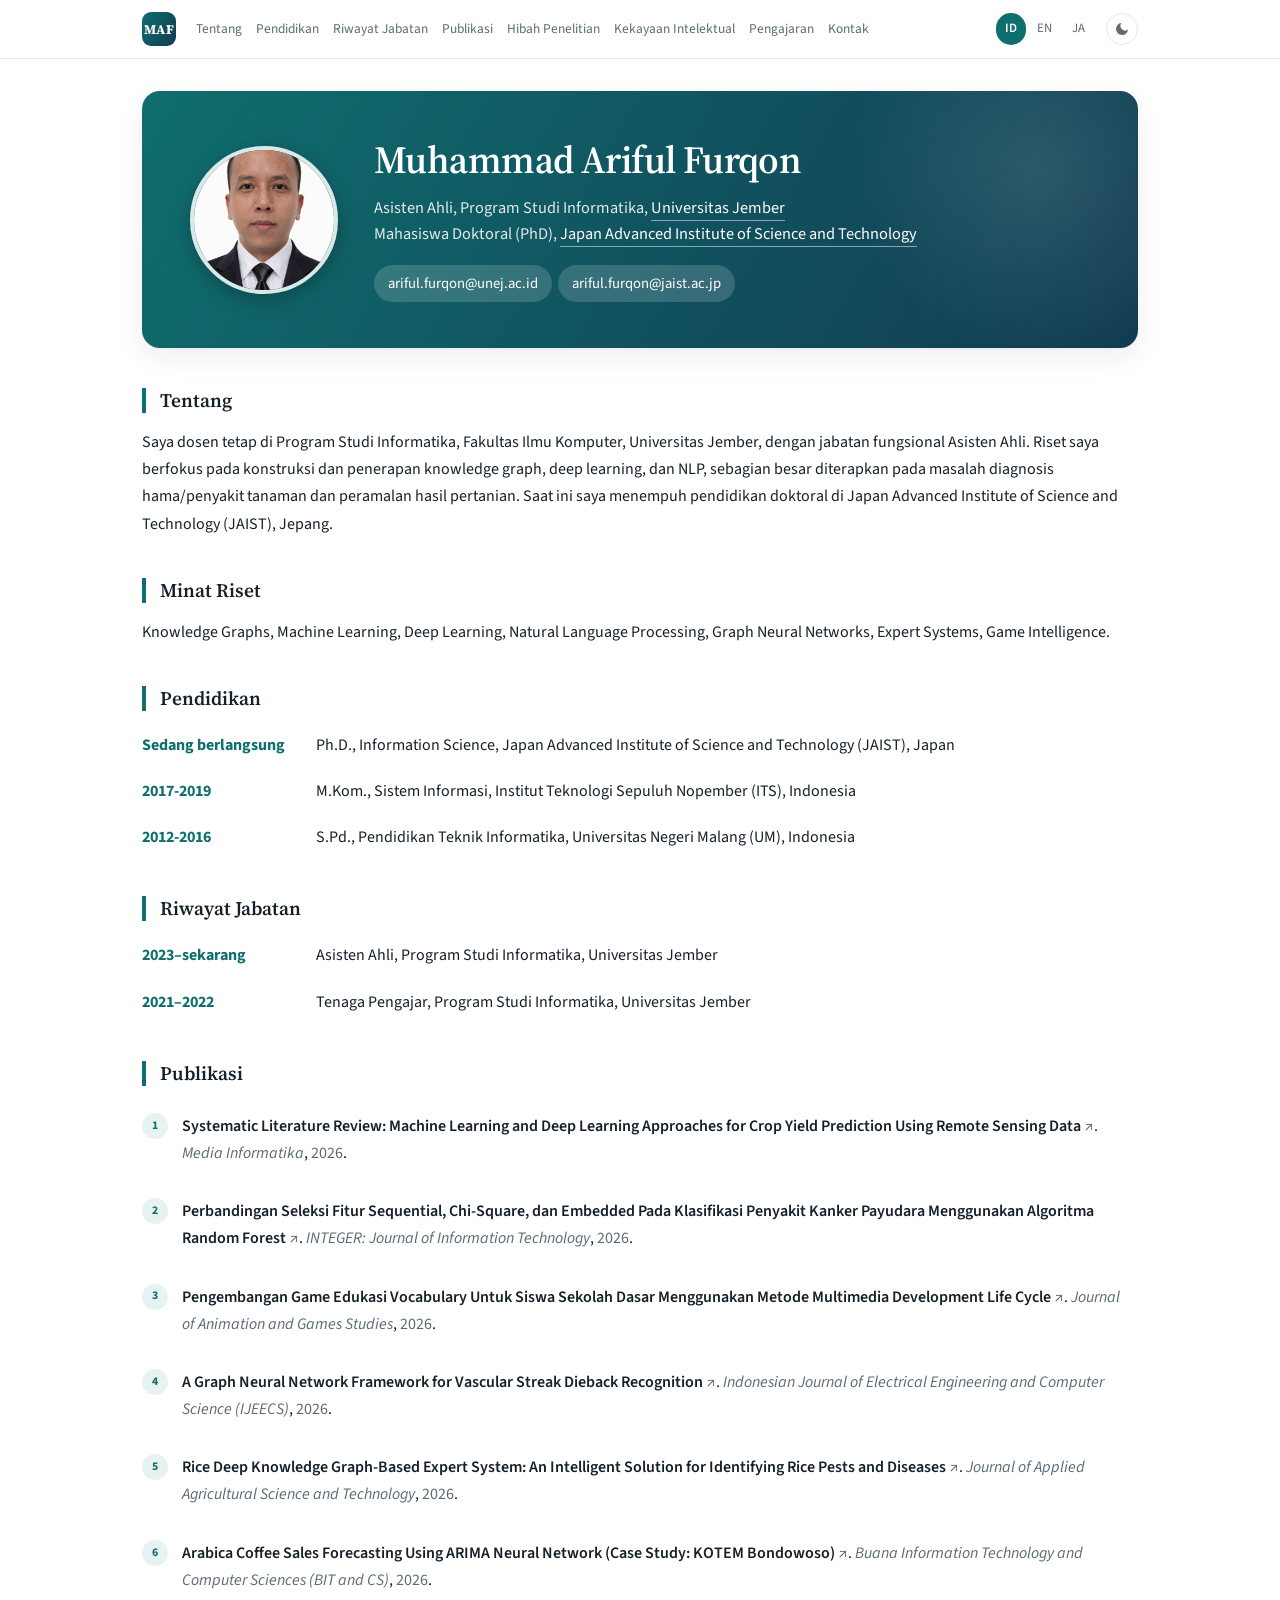
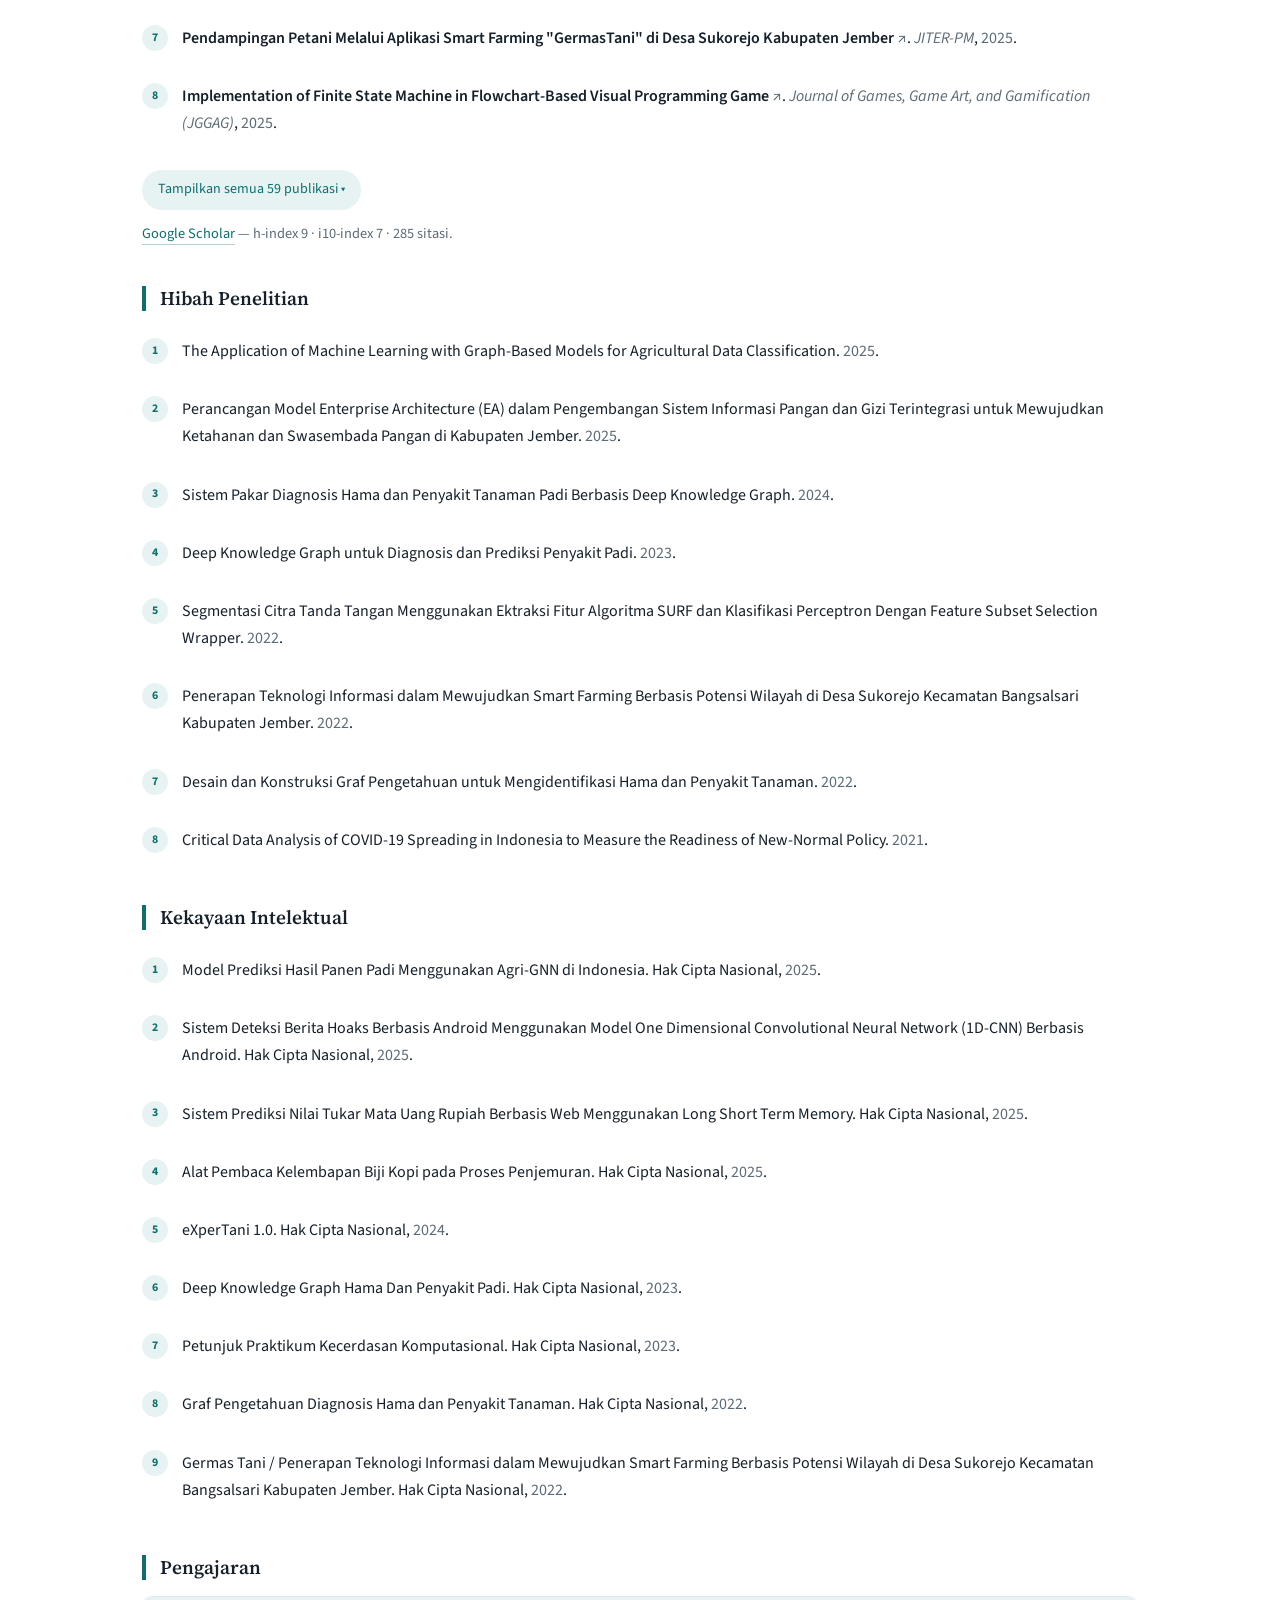
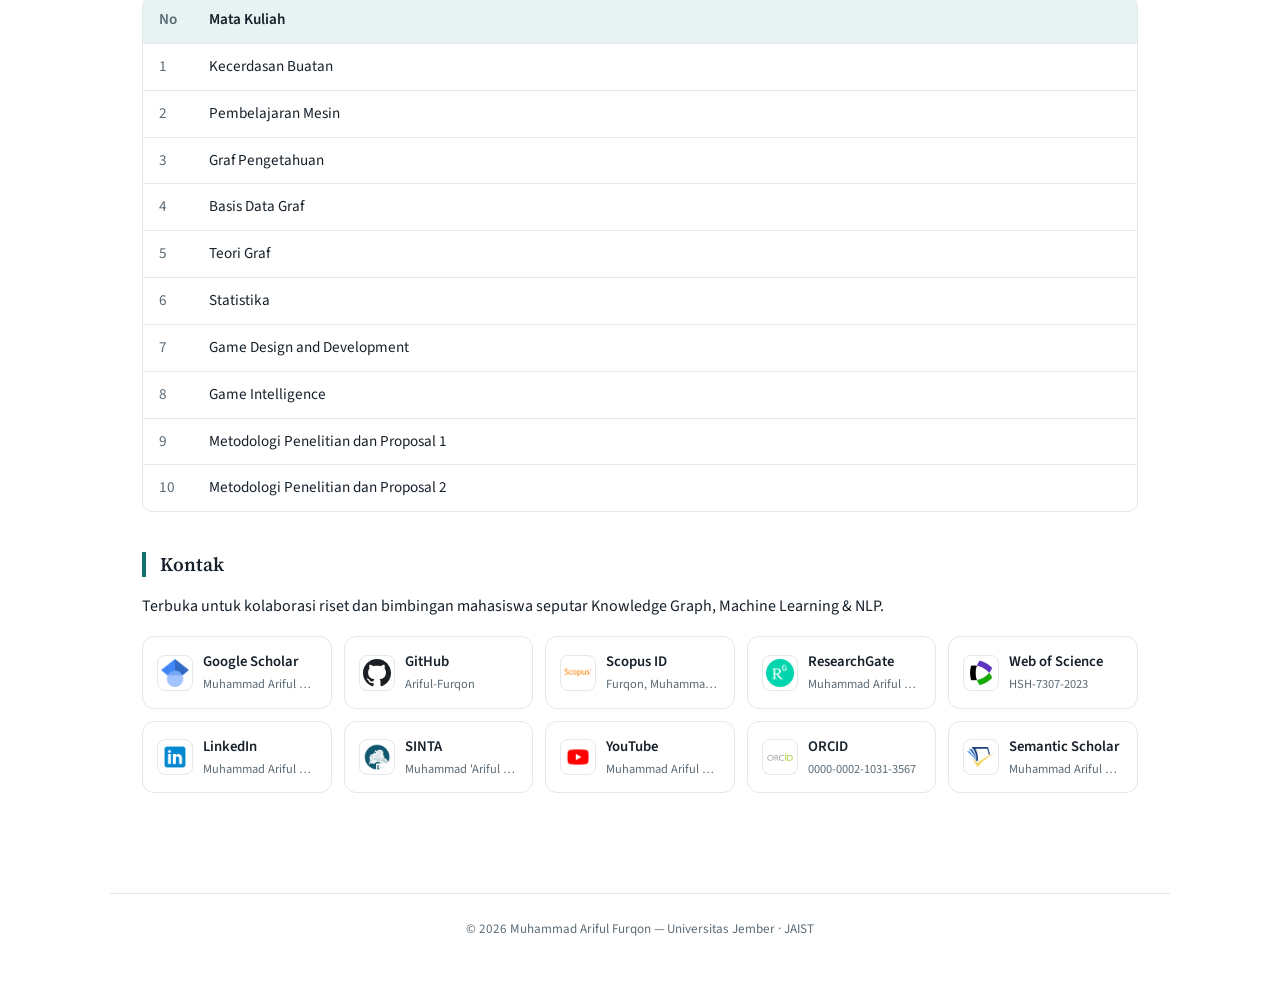
==== index.html @ ce0c5fd6 "Update katakana" ====
<!doctype html>
<html lang="id">
  <head>
    <meta charset="UTF-8" />
    <meta name="viewport" content="width=device-width, initial-scale=1.0" />
    <meta name="google-site-verification" content="8iporsV3x5sLImCn8BodMMA6R0atHB5v098R0QTlXys" />
    <meta name="description" content="Muhammad Ariful Furqon — Asisten Ahli Program Studi Informatika, Universitas Jember; kandidat doktor (PhD) di JAIST, Jepang. Riset: Knowledge Graph, Machine Learning, Deep Learning, dan NLP untuk pertanian." />
    <meta name="author" content="Muhammad Ariful Furqon" />
    <meta name="keywords" content="Muhammad Ariful Furqon, Ariful Furqon, ムハンマド・アリフル・フルコン, dosen Informatika Universitas Jember, JAIST, knowledge graph, machine learning, deep learning, natural language processing, graph neural network, sistem pakar, smart farming" />
    <meta name="robots" content="index, follow, max-image-preview:large, max-snippet:-1, max-video-preview:-1" />
    <meta name="theme-color" content="#0f6e6e" />
    <title>Muhammad Ariful Furqon — Informatika Universitas Jember &amp; JAIST</title>
    <link rel="icon" type="image/svg+xml" href="data:image/svg+xml,%3Csvg xmlns='http://www.w3.org/2000/svg' viewBox='0 0 64 64'%3E%3Crect width='64' height='64' rx='14' fill='%230f6e6e'/%3E%3Ctext x='32' y='42' font-family='Georgia,serif' font-size='24' font-weight='700' fill='%23ffffff' text-anchor='middle'%3EMAF%3C/text%3E%3C/svg%3E" />
    <link rel="canonical" href="https://ariful-furqon.github.io/" />
    <meta property="og:type" content="profile" />
    <meta property="og:site_name" content="Muhammad Ariful Furqon" />
    <meta property="og:locale" content="id_ID" />
    <meta property="og:locale:alternate" content="en_US" />
    <meta property="og:locale:alternate" content="ja_JP" />
    <meta property="profile:first_name" content="Muhammad Ariful" />
    <meta property="profile:last_name" content="Furqon" />
    <meta property="og:title" content="Muhammad Ariful Furqon — Informatika Universitas Jember &amp; JAIST" />
    <meta property="og:description" content="Asisten Ahli, Program Studi Informatika, Universitas Jember. Kandidat doktor (PhD) di JAIST. Riset Knowledge Graph, Machine Learning, dan NLP." />
    <meta property="og:url" content="https://ariful-furqon.github.io/" />
    <meta property="og:image" content="https://ariful-furqon.github.io/img/Photograph.jpeg" />
    <meta property="og:image:width" content="1024" />
    <meta property="og:image:height" content="1367" />
    <meta property="og:image:type" content="image/jpeg" />
    <meta property="og:image:alt" content="Foto Muhammad Ariful Furqon" />
    <meta name="twitter:card" content="summary" />
    <meta name="twitter:title" content="Muhammad Ariful Furqon — Informatika Universitas Jember &amp; JAIST" />
    <meta name="twitter:description" content="Asisten Ahli, Program Studi Informatika, Universitas Jember. Kandidat doktor (PhD) di JAIST. Riset Knowledge Graph, Machine Learning, dan NLP." />
    <meta name="twitter:image" content="https://ariful-furqon.github.io/img/Photograph.jpeg" />
    <meta name="twitter:image:alt" content="Foto Muhammad Ariful Furqon" />
    <link rel="preconnect" href="https://fonts.googleapis.com" />
    <link rel="preconnect" href="https://fonts.gstatic.com" crossorigin />
    <link href="https://fonts.googleapis.com/css2?family=Source+Sans+3:wght@400;500;600;700&family=Source+Serif+4:wght@500;600;700&display=swap" rel="stylesheet" />
    <link rel="stylesheet" href="style.css?v=20" />
    <script>
      (function () {
        try {
          var t = localStorage.getItem('theme');
          document.documentElement.setAttribute('data-theme', t === 'dark' ? 'dark' : 'light');
        } catch (e) {
          document.documentElement.setAttribute('data-theme', 'light');
        }
      })();
    </script>
    <script type="application/ld+json">
      {
        "@context": "https://schema.org",
        "@graph": [
          {
            "@type": "ProfilePage",
            "@id": "https://ariful-furqon.github.io/#webpage",
            "url": "https://ariful-furqon.github.io/",
            "name": "Muhammad Ariful Furqon — Informatika Universitas Jember & JAIST",
            "inLanguage": ["id", "en", "ja"],
            "mainEntity": { "@id": "https://orcid.org/0000-0002-1031-3567" },
            "about": { "@id": "https://orcid.org/0000-0002-1031-3567" }
          },
          {
            "@type": "Person",
            "@id": "https://orcid.org/0000-0002-1031-3567",
            "name": "Muhammad Ariful Furqon",
            "alternateName": ["ムハンマド・アリフル・フルコン", "Ariful Furqon"],
            "givenName": "Muhammad Ariful",
            "familyName": "Furqon",
            "identifier": "https://orcid.org/0000-0002-1031-3567",
            "url": "https://ariful-furqon.github.io/",
            "image": "https://ariful-furqon.github.io/img/Photograph.jpeg",
            "email": "mailto:ariful.furqon@unej.ac.id",
            "jobTitle": "Asisten Ahli, Program Studi Informatika",
            "description": "Dosen Program Studi Informatika, Universitas Jember dan kandidat doktor (PhD) di Japan Advanced Institute of Science and Technology (JAIST). Riset pada knowledge graph, machine learning, deep learning, dan NLP untuk bidang pertanian.",
            "worksFor": {
              "@type": "CollegeOrUniversity",
              "name": "Universitas Jember",
              "url": "https://unej.ac.id"
            },
            "affiliation": {
              "@type": "CollegeOrUniversity",
              "name": "Japan Advanced Institute of Science and Technology",
              "url": "https://www.jaist.ac.jp/english/"
            },
            "alumniOf": [
              {
                "@type": "CollegeOrUniversity",
                "name": "Institut Teknologi Sepuluh Nopember (ITS)",
                "url": "https://www.its.ac.id"
              },
              {
                "@type": "CollegeOrUniversity",
                "name": "Universitas Negeri Malang (UM)",
                "url": "https://um.ac.id"
              }
            ],
            "knowsAbout": [
              "Knowledge Graph",
              "Machine Learning",
              "Deep Learning",
              "Natural Language Processing",
              "Graph Neural Networks",
              "Expert Systems",
              "Game Intelligence"
            ],
            "knowsLanguage": ["id", "en", "ja"],
            "sameAs": [
              "https://scholar.google.com/citations?user=IkUbP6sAAAAJ&hl=en",
              "https://orcid.org/0000-0002-1031-3567",
              "https://www.scopus.com/authid/detail.uri?authorId=57209270001",
              "https://www.webofscience.com/wos/author/record/HSH-7307-2023",
              "https://www.researchgate.net/profile/Muhammad-Furqon-2",
              "https://sinta.kemdiktisaintek.go.id/authors/profile/6757022",
              "https://www.semanticscholar.org/author/Muhammad-Ariful-Furqon/121460337",
              "https://github.com/Ariful-Furqon",
              "https://www.linkedin.com/in/muhammad-ariful-furqon-669519133/",
              "https://www.youtube.com/c/MuhammadArifulFurqon"
            ]
          }
        ]
      }
    </script>
  </head>
  <body>
    <nav class="site-nav">
      <div class="nav-inner">
        <a class="nav-logo" href="/" aria-label="Muhammad Ariful Furqon">MAF</a>
        <div class="nav-links">
          <a href="#about" data-i18n="h_about">Tentang</a>
          <a href="#education" data-i18n="h_education">Pendidikan</a>
          <a href="#positions" data-i18n="h_positions">Riwayat Jabatan</a>
          <a href="#publications" data-i18n="h_publications">Publikasi</a>
          <a href="#grants" data-i18n="h_grants">Hibah Penelitian</a>
          <a href="#patents" data-i18n="h_patents">Kekayaan Intelektual</a>
          <a href="#teaching" data-i18n="h_teaching">Pengajaran</a>
          <a href="#contact" data-i18n="h_contact">Kontak</a>
        </div>
        <div class="lang-toggle" aria-label="Language">
          <button type="button" data-lang="id" class="active">ID</button><button type="button" data-lang="en">EN</button><button type="button" data-lang="ja">JA</button>
        </div>
        <button type="button" class="theme-toggle" id="theme-toggle" aria-label="Ganti tema gelap/terang" title="Ganti tema gelap/terang">
          <svg class="icon-moon" viewBox="0 0 24 24" aria-hidden="true"><path d="M21 12.8A9 9 0 1 1 11.2 3a7 7 0 0 0 9.8 9.8z" /></svg>
          <svg class="icon-sun" viewBox="0 0 24 24" aria-hidden="true"><path d="M12 17a5 5 0 1 1 0-10 5 5 0 0 1 0 10zm0-15 1.8 3h-3.6L12 2zm0 20-1.8-3h3.6L12 22zM2 12l3-1.8v3.6L2 12zm20 0-3 1.8v-3.6l3 1.8zM4.9 4.9l3.4.6-2.1 2.7-1.3-3.3zm14.2 14.2-3.4-.6 2.1-2.7 1.3 3.3zM19.1 4.9l-1.3 3.3-2.1-2.7 3.4-.6zM4.9 19.1l1.3-3.3 2.1 2.7-3.4.6z" /></svg>
        </button>
      </div>
    </nav>
    <main class="page" id="main">
      <header>
        <img class="avatar" src="img/Photograph.jpeg" alt="Foto Muhammad Ariful Furqon, dosen Informatika Universitas Jember" fetchpriority="high" decoding="async" width="148" height="148" />
        <div>
          <h1>Muhammad Ariful Furqon</h1>
          <p class="name-ja" lang="ja" translate="no">ムハンマド・アリフル・フルコン</p>
          <p class="affil">
            <span data-i18n="role_unej">Asisten Ahli, Program Studi Informatika, </span><a href="https://unej.ac.id" target="_blank" rel="noreferrer" data-i18n="org_unej">Universitas Jember</a><br />
            <span data-i18n="role_jaist">Mahasiswa Doktoral (PhD), </span><a href="https://www.jaist.ac.jp/english/" target="_blank" rel="noreferrer" data-i18n="org_jaist">Japan Advanced Institute of Science and Technology</a>
          </p>
          <p class="links">
            <a href="mailto:ariful.furqon@unej.ac.id">ariful.furqon@unej.ac.id</a><span class="sep">·</span><a href="mailto:ariful.furqon@jaist.ac.jp">ariful.furqon@jaist.ac.jp</a>
          </p>
        </div>
      </header>

      <section id="about" aria-labelledby="about-heading">
        <h2 id="about-heading" data-i18n="h_about">Tentang</h2>
        <p data-i18n="about_text">Saya dosen tetap di Program Studi Informatika, Fakultas Ilmu Komputer, Universitas Jember, dengan jabatan fungsional Asisten Ahli. Riset saya berfokus pada konstruksi dan penerapan knowledge graph, deep learning, dan NLP, sebagian besar diterapkan pada masalah diagnosis hama/penyakit tanaman dan peramalan hasil pertanian. Saat ini saya menempuh pendidikan doktoral di Japan Advanced Institute of Science and Technology (JAIST), Jepang.</p>
      </section>

      <section id="research" aria-labelledby="research-heading">
        <h2 id="research-heading" data-i18n="h_research">Minat Riset</h2>
        <p class="tight-text" data-i18n="research_text">Knowledge Graphs, Machine Learning, Deep Learning, Natural Language Processing, Graph Neural Networks, Expert Systems, Game Intelligence.</p>
      </section>

      <section id="education" aria-labelledby="education-heading">
        <h2 id="education-heading" data-i18n="h_education">Pendidikan</h2>
        <ul class="plain-list">
          <li><span class="yr" data-i18n="lbl_ongoing">Sedang berlangsung</span><span data-i18n="edu_1">Ph.D., Information Science, Japan Advanced Institute of Science and Technology (JAIST), Japan</span></li>
          <li><span class="yr">2017-2019</span><span data-i18n="edu_2">M.Kom., Sistem Informasi, Institut Teknologi Sepuluh Nopember (ITS), Indonesia</span></li>
          <li><span class="yr">2012-2016</span><span data-i18n="edu_3">S.Pd., Pendidikan Teknik Informatika, Universitas Negeri Malang (UM), Indonesia</span></li>
        </ul>
      </section>

      <section id="positions" aria-labelledby="positions-heading">
        <h2 id="positions-heading" data-i18n="h_positions">Riwayat Jabatan</h2>
        <ul class="plain-list">
          <li><span class="yr">2023–<span data-i18n="lbl_now">sekarang</span></span><span data-i18n="pos_1">Asisten Ahli, Program Studi Informatika, Universitas Jember</span></li>
          <li><span class="yr">2021–2022</span><span data-i18n="pos_2">Tenaga Pengajar, Program Studi Informatika, Universitas Jember</span></li>
        </ul>
      </section>

      <section id="publications" aria-labelledby="publications-heading">
        <h2 id="publications-heading" data-i18n="h_publications">Publikasi</h2>
        <ol class="pub-list collapsed" id="pub-list">
          <li><a href="https://scholar.google.com/scholar?q=Systematic%20Literature%20Review%3A%20Machine%20Learning%20and%20Deep%20Learning%20Approaches%20for%20Crop%20Yield%20Prediction%20Using%20Remote%20Sensing%20Data" target="_blank" rel="noreferrer">Systematic Literature Review: Machine Learning and Deep Learning Approaches for Crop Yield Prediction Using Remote Sensing Data</a>. <span class="venue">Media Informatika</span>, <span class="year">2026</span>.</li>
          <li><a href="https://scholar.google.com/scholar?q=Perbandingan%20Seleksi%20Fitur%20Sequential%2C%20Chi-Square%2C%20dan%20Embedded%20Pada%20Klasifikasi%20Penyakit%20Kanker%20Payudara%20Menggunakan%20Algoritma%20Random%20Forest" target="_blank" rel="noreferrer">Perbandingan Seleksi Fitur Sequential, Chi-Square, dan Embedded Pada Klasifikasi Penyakit Kanker Payudara Menggunakan Algoritma Random Forest</a>. <span class="venue">INTEGER: Journal of Information Technology</span>, <span class="year">2026</span>.</li>
          <li><a href="https://scholar.google.com/scholar?q=Pengembangan%20Game%20Edukasi%20Vocabulary%20Untuk%20Siswa%20Sekolah%20Dasar%20Menggunakan%20Metode%20Multimedia%20Development%20Life%20Cycle" target="_blank" rel="noreferrer">Pengembangan Game Edukasi Vocabulary Untuk Siswa Sekolah Dasar Menggunakan Metode Multimedia Development Life Cycle</a>. <span class="venue">Journal of Animation and Games Studies</span>, <span class="year">2026</span>.</li>
          <li><a href="https://scholar.google.com/scholar?q=A%20Graph%20Neural%20Network%20Framework%20for%20Vascular%20Streak%20Dieback%20Recognition" target="_blank" rel="noreferrer">A Graph Neural Network Framework for Vascular Streak Dieback Recognition</a>. <span class="venue">Indonesian Journal of Electrical Engineering and Computer Science (IJEECS)</span>, <span class="year">2026</span>.</li>
          <li><a href="https://scholar.google.com/scholar?q=Rice%20Deep%20Knowledge%20Graph-Based%20Expert%20System%3A%20An%20Intelligent%20Solution%20for%20Identifying%20Rice%20Pests%20and%20Diseases" target="_blank" rel="noreferrer">Rice Deep Knowledge Graph-Based Expert System: An Intelligent Solution for Identifying Rice Pests and Diseases</a>. <span class="venue">Journal of Applied Agricultural Science and Technology</span>, <span class="year">2026</span>.</li>
          <li><a href="https://scholar.google.com/scholar?q=Arabica%20Coffee%20Sales%20Forecasting%20Using%20ARIMA%20Neural%20Network%20%28Case%20Study%3A%20KOTEM%20Bondowoso%29" target="_blank" rel="noreferrer">Arabica Coffee Sales Forecasting Using ARIMA Neural Network (Case Study: KOTEM Bondowoso)</a>. <span class="venue">Buana Information Technology and Computer Sciences (BIT and CS)</span>, <span class="year">2026</span>.</li>
          <li><a href="https://scholar.google.com/scholar?q=Pendampingan%20Petani%20Melalui%20Aplikasi%20Smart%20Farming%20%22GermasTani%22%20di%20Desa%20Sukorejo%20Kabupaten%20Jember" target="_blank" rel="noreferrer">Pendampingan Petani Melalui Aplikasi Smart Farming "GermasTani" di Desa Sukorejo Kabupaten Jember</a>. <span class="venue">JITER-PM</span>, <span class="year">2025</span>.</li>
          <li><a href="https://scholar.google.com/scholar?q=Implementation%20of%20Finite%20State%20Machine%20in%20Flowchart-Based%20Visual%20Programming%20Game" target="_blank" rel="noreferrer">Implementation of Finite State Machine in Flowchart-Based Visual Programming Game</a>. <span class="venue">Journal of Games, Game Art, and Gamification (JGGAG)</span>, <span class="year">2025</span>.</li>
          <li><a href="https://scholar.google.com/scholar?q=Implementation%20of%20Bidirectional%20Encoder%20Representations%20from%20Transformers%20in%20a%20Content-based%20Music%20Recommendation%20System%20for%20Digital%20Music%20Platform%20Users" target="_blank" rel="noreferrer">Implementation of Bidirectional Encoder Representations from Transformers in a Content-based Music Recommendation System for Digital Music Platform Users</a>. <span class="venue">Jurnal Elektronika dan Telekomunikasi</span>, <span class="year">2025</span>.</li>
          <li><a href="https://scholar.google.com/scholar?q=Indonesia%20Rice%20Yields%20Forecasting%20Using%20Agri-Graph%20Neural%20Network" target="_blank" rel="noreferrer">Indonesia Rice Yields Forecasting Using Agri-Graph Neural Network</a>. <span class="venue">9th International Conference on Man-Machine Systems</span>, <span class="year">2025</span>.</li>
          <li><a href="https://scholar.google.com/scholar?q=Prediction%20of%20the%20Use%20of%20Liquid%20Chemical%20Materials%20using%20Machine%20Learning%20Method" target="_blank" rel="noreferrer">Prediction of the Use of Liquid Chemical Materials using Machine Learning Method</a>. <span class="venue">International Journal of Engineering Trends and Technology</span>, <span class="year">2025</span>.</li>
          <li><a href="https://scholar.google.com/scholar?q=3-Phase%20Power%20Monitoring%20System%20Using%20Schneider%20PM2100%20and%20Internet%20of%20Things" target="_blank" rel="noreferrer">3-Phase Power Monitoring System Using Schneider PM2100 and Internet of Things</a>. <span class="venue">2025 Tron Symposium (TRONSHOW)</span>, <span class="year">2025</span>.</li>
          <li><a href="https://scholar.google.com/scholar?q=Prediksi%20Penjualan%20Kopi%20Bubuk%20Menggunakan%20Extreme%20Learning%20Machine%20%28Studi%20Kasus%3A%20Kafe%20Tjap%20Daoen%20Bondowoso%29" target="_blank" rel="noreferrer">Prediksi Penjualan Kopi Bubuk Menggunakan Extreme Learning Machine (Studi Kasus: Kafe Tjap Daoen Bondowoso)</a>. <span class="venue">Seminar Nasional Teknik Elektro, Sistem Informasi, dan Teknik Informatika</span>, <span class="year">2025</span>.</li>
          <li><a href="https://scholar.google.com/scholar?q=Indonesian%20Hoax%20News%20Detection%20Using%20One-Dimensional%20Convolutional%20Neural%20Network" target="_blank" rel="noreferrer">Indonesian Hoax News Detection Using One-Dimensional Convolutional Neural Network</a>. <span class="venue">Jurnal Nasional Teknik Elektro dan Teknologi Informasi</span>, <span class="year">2025</span>.</li>
          <li><a href="https://scholar.google.com/scholar?q=Pemberdayaan%20Masyarakat%20Desa%20Antirogo%20Melalui%20Peningkatan%20Kapasitas%20Kelembagaan%20Desa%20Bermutu" target="_blank" rel="noreferrer">Pemberdayaan Masyarakat Desa Antirogo Melalui Peningkatan Kapasitas Kelembagaan Desa Bermutu</a>. <span class="venue">INTEGRITAS: Jurnal Pengabdian</span>, <span class="year">2025</span>.</li>
          <li><a href="https://scholar.google.com/scholar?q=Forecasting%20the%20Average%20Bulk%20Cooking%20Oil%20Prices%20in%20Indonesia%20Using%20the%20Chen%20Fuzzy%20Time%20Series%20Method" target="_blank" rel="noreferrer">Forecasting the Average Bulk Cooking Oil Prices in Indonesia Using the Chen Fuzzy Time Series Method</a>. <span class="venue">Preprints</span>, <span class="year">2025</span>.</li>
          <li><a href="https://scholar.google.com/scholar?q=Combining%20Rule%20Based%2C%20Lexicon%20Based%20and%20Support%20Vector%20Machine%20for%20Improve%20Accuracy%20in%20Sentiment%20Analysis%20of%20ChatGPT%20Usage" target="_blank" rel="noreferrer">Combining Rule Based, Lexicon Based and Support Vector Machine for Improve Accuracy in Sentiment Analysis of ChatGPT Usage</a>. <span class="venue">Journal of Research in Artificial Intelligence for Systems and Applications (RAISA)</span>, <span class="year">2025</span>.</li>
          <li><a href="https://scholar.google.com/scholar?q=Banana%20Pest%20And%20Disease%20Expert%20System%20Using%20Forward%20Chaining%20and%20Certainty%20Factor" target="_blank" rel="noreferrer">Banana Pest And Disease Expert System Using Forward Chaining and Certainty Factor</a>. <span class="venue">Journal of Research in Artificial Intelligence for Systems and Applications (RAISA)</span>, <span class="year">2025</span>.</li>
          <li><a href="https://scholar.google.com/scholar?q=Deteksi%20Berita%20Hoaks%20Berbahasa%20Indonesia%20Menggunakan%20One-Dimensional%20Convolutional%20Neural%20Network" target="_blank" rel="noreferrer">Deteksi Berita Hoaks Berbahasa Indonesia Menggunakan One-Dimensional Convolutional Neural Network</a>. <span class="venue">Jurnal Nasional Teknik Elektro dan Teknologi Informasi</span>, <span class="year">2025</span>.</li>
          <li><a href="https://scholar.google.com/scholar?q=Segmentasi%20Citra%20Tanda%20Tangan%20Menggunakan%20Fitur%20Titik%20SURF%20dan%20Klasifikasi%20Jaringan%20Syaraf%20Tiruan" target="_blank" rel="noreferrer">Segmentasi Citra Tanda Tangan Menggunakan Fitur Titik SURF dan Klasifikasi Jaringan Syaraf Tiruan</a>. <span class="venue">INFORMAL: Informatics Journal</span>, <span class="year">2024</span>.</li>
          <li><a href="https://scholar.google.com/scholar?q=Sentiment%20Analysis%20of%20Universitas%20Jember%20Sister%20for%20Student%20Application%20Using%20Gaussian%20Naive%20Bayes%20and%20N-Gram" target="_blank" rel="noreferrer">Sentiment Analysis of Universitas Jember Sister for Student Application Using Gaussian Naive Bayes and N-Gram</a>. <span class="venue">Journal of Innovation Information Technology and Application (JINITA)</span>, <span class="year">2024</span>.</li>
          <li><a href="https://scholar.google.com/scholar?q=Harmoni%20Multikultural%3A%20Membangun%20Kebersamaan%20di%20Tengah%20Perbedaan%20untuk%20Kaum%20Milenial" target="_blank" rel="noreferrer">Harmoni Multikultural: Membangun Kebersamaan di Tengah Perbedaan untuk Kaum Milenial</a>. <span class="venue">ABDISOSHUM: Jurnal Pengabdian Masyarakat</span>, <span class="year">2024</span>.</li>
          <li><a href="https://scholar.google.com/scholar?q=Improving%20Software%20Defect%20Prediction%20Using%20a%20Combination%20of%20Ant%20Colony%20Optimization-based%20Feature%20Selection%20and%20Ensemble%20Technique" target="_blank" rel="noreferrer">Improving Software Defect Prediction Using a Combination of Ant Colony Optimization-based Feature Selection and Ensemble Technique</a>. <span class="venue">Kinetik: Game Technology, Information System, Computer Network, Computing, Electronics, and Control</span>, <span class="year">2024</span>.</li>
          <li><a href="https://scholar.google.com/scholar?q=Penerapan%20Metode%20Fuzzy%20Time%20Series%20Cheng%20Pada%20Peramalan%20Inflasi%20di%20Indonesia" target="_blank" rel="noreferrer">Penerapan Metode Fuzzy Time Series Cheng Pada Peramalan Inflasi di Indonesia</a>. <span class="venue">Komputika: Jurnal Sistem Komputer</span>, <span class="year">2024</span>.</li>
          <li><a href="https://scholar.google.com/scholar?q=Implementation%20of%20Finite%20State%20Machine%20to%20Determine%20The%20Behaviour%20of%20Non-Playable%20Character%20in%20Leadership%20Simulation%20Game" target="_blank" rel="noreferrer">Implementation of Finite State Machine to Determine The Behaviour of Non-Playable Character in Leadership Simulation Game</a>. <span class="venue">Journal of Games, Game Art, and Gamification</span>, <span class="year">2024</span>.</li>
          <li><a href="https://scholar.google.com/scholar?q=Drug%20Sales%20Forecasting%20Using%20Single%20Exponential%20Smoothing%20%28Case%20Study%3A%20NDM%20Pharmacy%29" target="_blank" rel="noreferrer">Drug Sales Forecasting Using Single Exponential Smoothing (Case Study: NDM Pharmacy)</a>. <span class="venue">2nd International Conference on Neural Networks and Machine Learning</span>, <span class="year">2024</span>.</li>
          <li><a href="https://scholar.google.com/scholar?q=Critical%20Exploratory%20Data%20Analysis%20on%20Stroke%20Prediction%20Dataset" target="_blank" rel="noreferrer">Critical Exploratory Data Analysis on Stroke Prediction Dataset</a>. <span class="venue">Jurnal Komputer Terapan</span>, <span class="year">2024</span>.</li>
          <li><a href="https://scholar.google.com/scholar?q=Pelatihan%20Pemrograman%20Visual%20Kodular%20Bagi%20Siswa%20SMPS%20Mitra%20Patrang%20Jember" target="_blank" rel="noreferrer">Pelatihan Pemrograman Visual Kodular Bagi Siswa SMPS Mitra Patrang Jember</a>. <span class="venue">Abdiformatika: Jurnal Pengabdian Masyarakat Informatika</span>, <span class="year">2024</span>.</li>
          <li><a href="https://scholar.google.com/scholar?q=Pelatihan%20dan%20Pengenalan%20Teknologi%20Informasi%20%28TI%29%20Dasar%20untuk%20Anak-anak%20Desa%20Ampelan%20Bondowoso" target="_blank" rel="noreferrer">Pelatihan dan Pengenalan Teknologi Informasi (TI) Dasar untuk Anak-anak Desa Ampelan Bondowoso</a>. <span class="year">2024</span>.</li>
          <li><a href="https://scholar.google.com/scholar?q=Customer%20Relationship%20Management%20System%20at%20Aesthetic%20Clinic" target="_blank" rel="noreferrer">Customer Relationship Management System at Aesthetic Clinic</a>. <span class="venue">Jurnal Komputer Terapan</span>, <span class="year">2023</span>.</li>
          <li><a href="https://scholar.google.com/scholar?q=Implementasi%20Metode%20Holt-Winters%20Multiplicative%20pada%20Sistem%20Peramalan%20Pengunjung%20Objek%20Wisata%20Kawah%20Ijen%20Kabupaten%20Bondowoso" target="_blank" rel="noreferrer">Implementasi Metode Holt-Winters Multiplicative pada Sistem Peramalan Pengunjung Objek Wisata Kawah Ijen Kabupaten Bondowoso</a>. <span class="venue">Simetris: Jurnal Teknik Mesin, Elektro dan Ilmu Komputer</span>, <span class="year">2023</span>.</li>
          <li><a href="https://scholar.google.com/scholar?q=Communication%20Effectiveness%20Model%20for%20Farmer%20Behavior%20Changes%20in%20Utilizing%20Information%20Technology" target="_blank" rel="noreferrer">Communication Effectiveness Model for Farmer Behavior Changes in Utilizing Information Technology</a>. <span class="venue">International Journal of Agriculture and Forestry</span>, <span class="year">2023</span>.</li>
          <li><a href="https://scholar.google.com/scholar?q=Prediksi%20Harga%20Cabai%20Rawit%20di%20Provinsi%20Jawa%20Timur%20Menggunakan%20Metode%20Fuzzy%20Time%20Series%20Model%20Lee" target="_blank" rel="noreferrer">Prediksi Harga Cabai Rawit di Provinsi Jawa Timur Menggunakan Metode Fuzzy Time Series Model Lee</a>. <span class="venue">Komputika: Jurnal Sistem Komputer</span>, <span class="year">2023</span>.</li>
          <li><a href="https://scholar.google.com/scholar?q=Virtual%20Assistant%20for%20Thesis%20Technical%20Guide%20Using%20Artificial%20Neural%20Network" target="_blank" rel="noreferrer">Virtual Assistant for Thesis Technical Guide Using Artificial Neural Network</a>. <span class="venue">Indonesian Journal of Artificial Intelligence and Data Mining</span>, <span class="year">2023</span>.</li>
          <li><a href="https://scholar.google.com/scholar?q=Peningkatan%20Layanan%20Warga%20Sebagai%20Pendukung%20Tercapainya%20SDG%27s%20Desa%20Melalui%20Perbaikan%20Layanan%20Internet%20Service%20Desa" target="_blank" rel="noreferrer">Peningkatan Layanan Warga Sebagai Pendukung Tercapainya SDG's Desa Melalui Perbaikan Layanan Internet Service Desa</a>. <span class="venue">Jurnal Pengabdian Masyarakat IPTEKS</span>, <span class="year">2023</span>.</li>
          <li><a href="https://scholar.google.com/scholar?q=Sistem%20Peramalan%20Stok%20Kaos%20Sablon%20dengan%20Weight%20Moving%20Average" target="_blank" rel="noreferrer">Sistem Peramalan Stok Kaos Sablon dengan Weight Moving Average</a>. <span class="venue">Jurnal Komputer Terapan</span>, <span class="year">2023</span>.</li>
          <li><a href="https://scholar.google.com/scholar?q=Knowledge%20Graph%20Construction%20for%20Rice%20Pests%20and%20Diseases" target="_blank" rel="noreferrer">Knowledge Graph Construction for Rice Pests and Diseases</a>. <span class="venue">International Journal of Artificial Intelligence Research</span>, <span class="year">2023</span>.</li>
          <li><a href="https://scholar.google.com/scholar?q=Small%20Medium%20Enterprise%20Data%20Visualization%20Analysis%20as%20Strategic%20Business%20Development" target="_blank" rel="noreferrer">Small Medium Enterprise Data Visualization Analysis as Strategic Business Development</a>. <span class="venue">E3S Web of Conferences</span>, <span class="year">2023</span>.</li>
          <li><a href="https://scholar.google.com/scholar?q=Pelatihan%20Pemanfaatan%20Google%20Sites%20dan%20Integrasi%20Nama%20Domain%20Sebagai%20Sarana%20Publikasi%20Informasi%20pada%20TKIT%20Buah%20Hati%20Kita%20Jember" target="_blank" rel="noreferrer">Pelatihan Pemanfaatan Google Sites dan Integrasi Nama Domain Sebagai Sarana Publikasi Informasi pada TKIT Buah Hati Kita Jember</a>. <span class="venue">Ilmu Komputer untuk Masyarakat</span>, <span class="year">2022</span>.</li>
          <li><a href="https://scholar.google.com/scholar?q=Knowledge%20Graph%20Modeling%20in%20Healthcare%3A%20A%20Bibliometric%20Analysis" target="_blank" rel="noreferrer">Knowledge Graph Modeling in Healthcare: A Bibliometric Analysis</a>. <span class="venue">Jurnal Komputer Terapan</span>, <span class="year">2022</span>.</li>
          <li><a href="https://scholar.google.com/scholar?q=Rancang%20Bangun%20Sistem%20E-Commerce%20untuk%20Usaha%20Penjualan%20Elektronik" target="_blank" rel="noreferrer">Rancang Bangun Sistem E-Commerce untuk Usaha Penjualan Elektronik</a>. <span class="venue">Jurnal Nasional Teknologi dan Sistem Informasi</span>, <span class="year">2022</span>.</li>
          <li><a href="https://scholar.google.com/scholar?q=Arrhythmia%20Classification%20Using%20EfficientNet-V2%20with%202-D%20Scalogram%20Image%20Representation" target="_blank" rel="noreferrer">Arrhythmia Classification Using EfficientNet-V2 with 2-D Scalogram Image Representation</a>. <span class="venue">2021 TRON Symposium</span>, <span class="year">2021</span>.</li>
          <li><a href="https://scholar.google.com/scholar?q=IT-Architecture%20Study%20Literature%20Research%20Collaboration%3A%20Malay%20Architecture%20Context" target="_blank" rel="noreferrer">IT-Architecture Study Literature Research Collaboration: Malay Architecture Context</a>. <span class="venue">JOIV: International Journal on Informatics Visualization</span>, <span class="year">2021</span>.</li>
          <li><a href="https://scholar.google.com/scholar?q=The%20FMEA%20Traditional%20Modifications%20%28FMEA%20Improvement%29%20in%20IT%20Risk%20Assessment" target="_blank" rel="noreferrer">The FMEA Traditional Modifications (FMEA Improvement) in IT Risk Assessment</a>. <span class="venue">International Applied Business and Engineering Conference</span>, <span class="year">2021</span>.</li>
          <li><a href="https://scholar.google.com/scholar?q=Graph%20Database%20Modelling%20on%20Malay%20Architecture%20IFC%20Data" target="_blank" rel="noreferrer">Graph Database Modelling on Malay Architecture IFC Data</a>. <span class="venue">4th International Conference of Contemporary Affairs in Architecture and Urbanism (ICCAUA-2021)</span>, <span class="year">2021</span>.</li>
          <li><a href="https://scholar.google.com/scholar?q=Akuisisi%20Data%20Media%20Sosial%20Pemerintah%20untuk%20Menganalisis%20Keterbukaan%20Informasi%20Penyebaran%20COVID-19" target="_blank" rel="noreferrer">Akuisisi Data Media Sosial Pemerintah untuk Menganalisis Keterbukaan Informasi Penyebaran COVID-19</a>. <span class="venue">Jurnal Sosioteknologi</span>, <span class="year">2021</span>.</li>
          <li><a href="https://scholar.google.com/scholar?q=Ulasan%20Literatur%3A%20Faktor-Faktor%20yang%20Mempengaruhi%20Adopsi%20Mobile%20Cloud%20Computing%20pada%20Mahasiswa" target="_blank" rel="noreferrer">Ulasan Literatur: Faktor-Faktor yang Mempengaruhi Adopsi Mobile Cloud Computing pada Mahasiswa</a>. <span class="venue">Ultimatics: Jurnal Teknik Informatika</span>, <span class="year">2020</span>.</li>
          <li><a href="https://scholar.google.com/scholar?q=Critical%20Data%20Analysis%20of%20COVID-19%20Spreading%20in%20Indonesia%20to%20Measure%20the%20Readiness%20of%20New-Normal%20Policy" target="_blank" rel="noreferrer">Critical Data Analysis of COVID-19 Spreading in Indonesia to Measure the Readiness of New-Normal Policy</a>. <span class="venue">arXiv preprint</span>, <span class="year">2020</span>.</li>
          <li><a href="https://scholar.google.com/scholar?q=Interaction%20Effect%20of%20System%2C%20Information%20and%20Service%20Quality%20on%20Intention%20to%20Use%20and%20User%20Satisfaction" target="_blank" rel="noreferrer">Interaction Effect of System, Information and Service Quality on Intention to Use and User Satisfaction</a>. <span class="venue">2020 6th Information Technology International Seminar (ITIS)</span>, <span class="year">2020</span>.</li>
          <li><a href="https://scholar.google.com/scholar?q=SARIMA%20and%20Holt-Winters%20Seasonal%20Methods%20for%20Time%20Series%20Forecasting%20in%20Tuberculosis%20Case" target="_blank" rel="noreferrer">SARIMA and Holt-Winters Seasonal Methods for Time Series Forecasting in Tuberculosis Case</a>. <span class="venue">2020 4th International Conference on Vocational Education and Training</span>, <span class="year">2020</span>.</li>
          <li><a href="https://scholar.google.com/scholar?q=Indonesia%27s%20Public%20Application%20Programming%20Interface%20%28API%29" target="_blank" rel="noreferrer">Indonesia's Public Application Programming Interface (API)</a>. <span class="venue">Jurnal Penelitian Pos dan Informatika</span>, <span class="year">2019</span>.</li>
          <li><a href="https://scholar.google.com/scholar?q=Sistem%20Pendukung%20Keputusan%20dalam%20Biomedis%3A%20Prediksi%20Gagal%20Jantung%20Kongestif%20Menggunakan%20Semantic%20Bayesian%20Network" target="_blank" rel="noreferrer">Sistem Pendukung Keputusan dalam Biomedis: Prediksi Gagal Jantung Kongestif Menggunakan Semantic Bayesian Network</a>. <span class="venue">Tesis, Institut Teknologi Sepuluh Nopember</span>, <span class="year">2019</span>.</li>
          <li><a href="https://scholar.google.com/scholar?q=Heart%20Failure%20Decision%20Support%20System%20Using%20Semantic%20Web%20Approach" target="_blank" rel="noreferrer">Heart Failure Decision Support System Using Semantic Web Approach</a>. <span class="venue">2018 3rd International Conference on Information Technology, Information Systems and Electrical Engineering</span>, <span class="year">2018</span>.</li>
          <li><a href="https://scholar.google.com/scholar?q=Analisis%20Jenis%20Posting%20Media%20Sosial%20Pemerintah%20Daerah%20di%20Indonesia%20Berdasarkan%20Like%20dan%20Analisis%20Sentimental%20Masyarakat" target="_blank" rel="noreferrer">Analisis Jenis Posting Media Sosial Pemerintah Daerah di Indonesia Berdasarkan Like dan Analisis Sentimental Masyarakat</a>. <span class="venue">Jurnal Sosioteknologi</span>, <span class="year">2018</span>.</li>
          <li><a href="https://scholar.google.com/scholar?q=Literature%20Review%20on%20Extended%20Use%20Case%20in%20Modeling%20Non-functional%20Requirement" target="_blank" rel="noreferrer">Literature Review on Extended Use Case in Modeling Non-functional Requirement</a>. <span class="venue">International Journal of Scientific Research in Computer Science, Engineering and Information Technology</span>, <span class="year">2018</span>.</li>
          <li><a href="https://scholar.google.com/scholar?q=A%20Survey%20of%20Web%20Technologies%20Used%20in%20Indonesia%20Local%20Governments" target="_blank" rel="noreferrer">A Survey of Web Technologies Used in Indonesia Local Governments</a>. <span class="venue">Sisfo</span>, <span class="year">2018</span>.</li>
          <li><a href="https://scholar.google.com/scholar?q=Analisis%20Sosial%20Media%20Pemerintah%20Daerah%20di%20Indonesia%20Berdasarkan%20Respons%20Warganet" target="_blank" rel="noreferrer">Analisis Sosial Media Pemerintah Daerah di Indonesia Berdasarkan Respons Warganet</a>. <span class="venue">Jurnal Sosioteknologi</span>, <span class="year">2018</span>.</li>
          <li><a href="https://scholar.google.com/scholar?q=Pengembangan%20Game%20Edukasi%20Berbasis%20Mobile%20pada%20Kompetensi%20Pengalamatan%20Jaringan%20untuk%20Program%20Keahlian%20TKJ%20SMK%20Negeri%201%20Lumajang" target="_blank" rel="noreferrer">Pengembangan Game Edukasi Berbasis Mobile pada Kompetensi Pengalamatan Jaringan untuk Program Keahlian TKJ SMK Negeri 1 Lumajang</a>. <span class="venue">Skripsi, Universitas Negeri Malang</span>, <span class="year">2016</span>.</li>
          <li><a href="https://scholar.google.com/scholar?q=Pengembangan%20Game%20Edukasi%20Berbasis%20Mobile%20pada%20Kompetensi%20Pengalamatan%20Jaringan%20untuk%20SMK%20Program%20Keahlian%20TKJ" target="_blank" rel="noreferrer">Pengembangan Game Edukasi Berbasis Mobile pada Kompetensi Pengalamatan Jaringan untuk SMK Program Keahlian TKJ</a>. <span class="venue">Seminar Nasional Teknologi dan Rekayasa Informasi</span>, <span class="year">2016</span>.</li>
        </ol>
        <button type="button" class="list-toggle" id="pub-toggle" aria-expanded="false" aria-controls="pub-list" data-i18n="pub_toggle_show">Tampilkan semua 59 publikasi ▾</button>
        <p class="meta"><a href="https://scholar.google.com/citations?user=IkUbP6sAAAAJ&hl=en" target="_blank" rel="noreferrer">Google Scholar</a> — h-index 9 · i10-index 7 · 285 <span data-i18n="lbl_citations">sitasi</span>.</p>
      </section>

      <section id="grants" aria-labelledby="grants-heading">
        <h2 id="grants-heading" data-i18n="h_grants">Hibah Penelitian</h2>
        <ol class="grant-list">
          <li>The Application of Machine Learning with Graph-Based Models for Agricultural Data Classification. <span class="year">2025</span>.</li>
          <li>Perancangan Model Enterprise Architecture (EA) dalam Pengembangan Sistem Informasi Pangan dan Gizi Terintegrasi untuk Mewujudkan Ketahanan dan Swasembada Pangan di Kabupaten Jember. <span class="year">2025</span>.</li>
          <li>Sistem Pakar Diagnosis Hama dan Penyakit Tanaman Padi Berbasis Deep Knowledge Graph. <span class="year">2024</span>.</li>
          <li>Deep Knowledge Graph untuk Diagnosis dan Prediksi Penyakit Padi. <span class="year">2023</span>.</li>
          <li>Segmentasi Citra Tanda Tangan Menggunakan Ektraksi Fitur Algoritma SURF dan Klasifikasi Perceptron Dengan Feature Subset Selection Wrapper. <span class="year">2022</span>.</li>
          <li>Penerapan Teknologi Informasi dalam Mewujudkan Smart Farming Berbasis Potensi Wilayah di Desa Sukorejo Kecamatan Bangsalsari Kabupaten Jember. <span class="year">2022</span>.</li>
          <li>Desain dan Konstruksi Graf Pengetahuan untuk Mengidentifikasi Hama dan Penyakit Tanaman. <span class="year">2022</span>.</li>
          <li>Critical Data Analysis of COVID-19 Spreading in Indonesia to Measure the Readiness of New-Normal Policy. <span class="year">2021</span>.</li>
        </ol>
      </section>

      <section id="patents" aria-labelledby="patents-heading">
        <h2 id="patents-heading" data-i18n="h_patents">Kekayaan Intelektual</h2>
        <ol class="grant-list">
          <li>Model Prediksi Hasil Panen Padi Menggunakan Agri-GNN di Indonesia. Hak Cipta Nasional, <span class="year">2025</span>.</li>
          <li>Sistem Deteksi Berita Hoaks Berbasis Android Menggunakan Model One Dimensional Convolutional Neural Network (1D-CNN) Berbasis Android. Hak Cipta Nasional, <span class="year">2025</span>.</li>
          <li>Sistem Prediksi Nilai Tukar Mata Uang Rupiah Berbasis Web Menggunakan Long Short Term Memory. Hak Cipta Nasional, <span class="year">2025</span>.</li>
          <li>Alat Pembaca Kelembapan Biji Kopi pada Proses Penjemuran. Hak Cipta Nasional, <span class="year">2025</span>.</li>
          <li>eXperTani 1.0. Hak Cipta Nasional, <span class="year">2024</span>.</li>
          <li>Deep Knowledge Graph Hama Dan Penyakit Padi. Hak Cipta Nasional, <span class="year">2023</span>.</li>
          <li>Petunjuk Praktikum Kecerdasan Komputasional. Hak Cipta Nasional, <span class="year">2023</span>.</li>
          <li>Graf Pengetahuan Diagnosis Hama dan Penyakit Tanaman. Hak Cipta Nasional, <span class="year">2022</span>.</li>
          <li>Germas Tani / Penerapan Teknologi Informasi dalam Mewujudkan Smart Farming Berbasis Potensi Wilayah di Desa Sukorejo Kecamatan Bangsalsari Kabupaten Jember. Hak Cipta Nasional, <span class="year">2022</span>.</li>
        </ol>
      </section>

      <section id="teaching" aria-labelledby="teaching-heading">
        <h2 id="teaching-heading" data-i18n="h_teaching">Pengajaran</h2>
        <div class="table-wrap">
          <table class="teaching-table">
            <thead>
              <tr>
                <th class="col-no">No</th>
                <th data-i18n="th_course">Mata Kuliah</th>
              </tr>
            </thead>
            <tbody>
              <tr><td class="col-no">1</td><td data-i18n="course_1">Kecerdasan Buatan</td></tr>
              <tr><td class="col-no">2</td><td data-i18n="course_2">Pembelajaran Mesin</td></tr>
              <tr><td class="col-no">3</td><td data-i18n="course_3">Graf Pengetahuan</td></tr>
              <tr><td class="col-no">4</td><td data-i18n="course_4">Basis Data Graf</td></tr>
              <tr><td class="col-no">5</td><td data-i18n="course_5">Teori Graf</td></tr>
              <tr><td class="col-no">6</td><td data-i18n="course_6">Statistika</td></tr>
              <tr><td class="col-no">7</td><td data-i18n="course_7">Game Design and Development</td></tr>
              <tr><td class="col-no">8</td><td data-i18n="course_8">Game Intelligence</td></tr>
              <tr><td class="col-no">9</td><td data-i18n="course_9">Metodologi Penelitian dan Proposal 1</td></tr>
              <tr><td class="col-no">10</td><td data-i18n="course_10">Metodologi Penelitian dan Proposal 2</td></tr>
            </tbody>
          </table>
        </div>
      </section>

      <section id="contact" aria-labelledby="contact-heading">
        <h2 id="contact-heading" data-i18n="h_contact">Kontak</h2>
        <p data-i18n="contact_text">Terbuka untuk kolaborasi riset dan bimbingan mahasiswa seputar Knowledge Graph, Machine Learning &amp; NLP.</p>
        <div class="profile-links-grid">
          <a class="profile-link-card" rel="me noopener noreferrer" href="https://scholar.google.com/citations?user=IkUbP6sAAAAJ&hl=en" target="_blank">
            <img class="badge" src="img/Google_Scholar_logo.svg.png" alt="Google Scholar" width="36" height="36" loading="lazy" />
            <span class="profile-link-text"><strong>Google Scholar</strong><span class="profile-link-url">Muhammad Ariful Furqon</span></span>
          </a>
          <a class="profile-link-card" rel="me noopener noreferrer" href="https://github.com/Ariful-Furqon" target="_blank">
            <img class="badge" src="img/Octicons-mark-github.svg" alt="GitHub" width="36" height="36" loading="lazy" />
            <span class="profile-link-text"><strong>GitHub</strong><span class="profile-link-url">Ariful-Furqon</span></span>
          </a>
          <a class="profile-link-card" rel="me noopener noreferrer" href="https://www.scopus.com/authid/detail.uri?authorId=57209270001" target="_blank">
            <img class="badge" src="img/Scopus_logo.svg.png" alt="Scopus" width="36" height="36" loading="lazy" />
            <span class="profile-link-text"><strong>Scopus ID</strong><span class="profile-link-url">Furqon, Muhammad Ariful</span></span>
          </a>
          <a class="profile-link-card" rel="me noopener noreferrer" href="https://www.researchgate.net/profile/Muhammad-Furqon-2" target="_blank">
            <img class="badge" src="img/ResearchGate_icon_SVG.svg.png" alt="ResearchGate" width="36" height="36" loading="lazy" />
            <span class="profile-link-text"><strong>ResearchGate</strong><span class="profile-link-url">Muhammad Ariful Furqon</span></span>
          </a>
          <a class="profile-link-card" rel="me noopener noreferrer" href="https://www.webofscience.com/wos/author/record/HSH-7307-2023" target="_blank">
            <img class="badge" src="img/WoS.jpg" alt="Web of Science" width="36" height="36" loading="lazy" />
            <span class="profile-link-text"><strong>Web of Science</strong><span class="profile-link-url">HSH-7307-2023</span></span>
          </a>
          <a class="profile-link-card" rel="me noopener noreferrer" href="https://www.linkedin.com/in/muhammad-ariful-furqon-669519133/" target="_blank">
            <img class="badge" src="img/linkedin.jpg" alt="LinkedIn" width="36" height="36" loading="lazy" />
            <span class="profile-link-text"><strong>LinkedIn</strong><span class="profile-link-url">Muhammad Ariful Furqon</span></span>
          </a>
          <a class="profile-link-card" rel="me noopener noreferrer" href="https://sinta.kemdiktisaintek.go.id/authors/profile/6757022" target="_blank">
            <img class="badge" src="img/SINTA%20Logo.png" alt="SINTA" width="36" height="36" loading="lazy" />
            <span class="profile-link-text"><strong>SINTA</strong><span class="profile-link-url">Muhammad 'Ariful Furqon</span></span>
          </a>
          <a class="profile-link-card" rel="me noopener noreferrer" href="https://www.youtube.com/c/MuhammadArifulFurqon" target="_blank">
            <img class="badge" src="img/youtube-logo-youtube-logo-transparent-youtube-icon-transparent-free-free-png.png" alt="YouTube" width="36" height="36" loading="lazy" />
            <span class="profile-link-text"><strong>YouTube</strong><span class="profile-link-url">Muhammad Ariful Furqon</span></span>
          </a>
          <a class="profile-link-card" rel="me noopener noreferrer" href="https://orcid.org/0000-0002-1031-3567" target="_blank">
            <img class="badge" src="img/ORCID_full_logo.png" alt="ORCID" width="36" height="36" loading="lazy" />
            <span class="profile-link-text"><strong>ORCID</strong><span class="profile-link-url">0000-0002-1031-3567</span></span>
          </a>
          <a class="profile-link-card" rel="me noopener noreferrer" href="https://www.semanticscholar.org/author/Muhammad-Ariful-Furqon/121460337" target="_blank">
            <img class="badge" src="img/semantic-scholar.png" alt="Semantic Scholar" width="36" height="36" loading="lazy" />
            <span class="profile-link-text"><strong>Semantic Scholar</strong><span class="profile-link-url">Muhammad Ariful Furqon</span></span>
          </a>
        </div>
      </section>
    </main>

    <footer>
      <div>© <span id="year"></span> Muhammad Ariful Furqon — Universitas Jember · JAIST</div>
    </footer>
    <script src="script.js?v=15"></script>
  </body>
</html>
---- style.css ----
:root {
  --ink: #16202a;
  --muted: #5c6b76;
  --line: #e3e8eb;
  --link: #0f6e6e;
  --link-hover: #0a4f4f;
  --accent: #0f6e6e;
  --accent-soft: #e6f3f2;
  --paper: #ffffff;
  --hero-from: #0f6e6e;
  --hero-to: #123b52;
  --shadow: 0 1px 2px rgba(16, 30, 40, .04), 0 10px 28px rgba(16, 30, 40, .07);
  --nav-bg: rgba(255, 255, 255, .92);
  --badge-bg: #ffffff;
  --on-accent: #ffffff;
  color-scheme: light;
}
:root[data-theme="dark"] {
  --ink: #e4ecf2;
  --muted: #93a5b2;
  --line: #26333f;
  --link: #5ecfc4;
  --link-hover: #8ce7dd;
  --accent: #5ecfc4;
  --accent-soft: #16292f;
  --paper: #0e141a;
  --hero-from: #0b4c4c;
  --hero-to: #10293a;
  --shadow: 0 1px 2px rgba(0, 0, 0, .3), 0 10px 28px rgba(0, 0, 0, .45);
  --nav-bg: rgba(14, 20, 26, .92);
  --badge-bg: #ffffff;
  --on-accent: #0e141a;
  color-scheme: dark;
}
:root[data-theme="dark"] section h2,
:root[data-theme="dark"] .teaching-table th { color: var(--ink); }
* { box-sizing: border-box; }
html { scroll-behavior: smooth; }
body {
  margin: 0;
  color: var(--ink);
  background: var(--paper);
  font-family: "Source Sans 3", -apple-system, "Segoe UI", Helvetica, Arial, sans-serif;
  font-size: 16px;
  line-height: 1.7;
  -webkit-font-smoothing: antialiased;
}
.page { max-width: 1060px; margin: 0 auto; padding: 32px 32px 48px; }

a { color: var(--link); text-decoration: none; border-bottom: 1px solid rgba(15, 110, 110, .32); transition: color .15s ease, border-color .15s ease; }
a:hover { color: var(--link-hover); border-color: var(--link-hover); }
h1, h2, h3 {
  font-family: "Source Serif 4", Georgia, "Times New Roman", serif;
  font-weight: 600;
  line-height: 1.3;
  color: var(--ink);
}
p { margin: 0 0 14px; }
p:last-child { margin-bottom: 0; }

/* Sticky top navbar */
.site-nav {
  position: sticky; top: 0; z-index: 100;
  background: var(--nav-bg);
  backdrop-filter: blur(10px);
  -webkit-backdrop-filter: blur(10px);
  border-bottom: 1px solid var(--line);
}
.nav-inner {
  max-width: 1060px; margin: 0 auto; padding: 12px 32px;
  display: flex; align-items: center; gap: 12px 20px;
  flex-wrap: wrap;
  min-height: 56px;
}
.nav-logo {
  flex-shrink: 0;
  display: flex; align-items: center; justify-content: center;
  width: 34px; height: 34px; border-radius: 9px;
  background: linear-gradient(120deg, var(--hero-from), var(--hero-to));
  color: #fff; border: none;
  font-family: "Source Serif 4", Georgia, serif;
  font-weight: 700; font-size: .82rem; letter-spacing: .01em;
}
.nav-logo:hover { color: #fff; opacity: .88; }
.nav-links {
  display: flex; flex-wrap: wrap; gap: 8px 14px;
  flex: 1;
}
.nav-links a {
  color: var(--muted); border: none; font-size: .84rem;
  white-space: nowrap; padding: 4px 0;
}
.nav-links a:hover { color: var(--link); }

/* Language toggle */
.lang-toggle { display: flex; gap: 2px; flex-shrink: 0; }
.lang-toggle button {
  background: none; border: none; padding: 5px 9px; margin: 0;
  font: inherit; font-size: .8rem; color: var(--muted); cursor: pointer; border-radius: 999px;
  transition: background .15s ease, color .15s ease;
}
.lang-toggle button:hover { background: var(--accent-soft); color: var(--link); }
.lang-toggle button.active { color: var(--on-accent); background: var(--accent); font-weight: 600; cursor: default; }
.theme-toggle {
  display: inline-flex; align-items: center; justify-content: center;
  width: 32px; height: 32px; padding: 0; margin-left: -8px;
  background: none; border: 1px solid var(--line); border-radius: 999px;
  color: var(--muted); cursor: pointer; line-height: 1;
  transition: background .15s ease, color .15s ease, border-color .15s ease;
}
.theme-toggle:hover { background: var(--accent-soft); color: var(--link); border-color: var(--accent); }
.theme-toggle svg { width: 16px; height: 16px; fill: currentColor; }
.theme-toggle .icon-sun { display: none; }
:root[data-theme="dark"] .theme-toggle .icon-sun { display: block; }
:root[data-theme="dark"] .theme-toggle .icon-moon { display: none; }

/* Hero header */
header {
  position: relative; overflow: hidden;
  display: flex; align-items: center; gap: 36px;
  background: linear-gradient(120deg, var(--hero-from), var(--hero-to));
  border-radius: 18px;
  padding: 44px 48px;
  margin-bottom: 40px;
  box-shadow: var(--shadow);
}
header::after {
  content: ""; position: absolute; pointer-events: none;
  right: -90px; top: -110px; width: 380px; height: 380px; border-radius: 50%;
  background: radial-gradient(circle, rgba(255, 255, 255, .11), rgba(255, 255, 255, 0) 70%);
}
header > * { position: relative; z-index: 1; }
.avatar {
  width: 148px; height: 148px; border-radius: 50%; object-fit: cover;
  flex-shrink: 0; border: 4px solid rgba(255, 255, 255, .85);
  box-shadow: 0 6px 18px rgba(0, 0, 0, .25);
}
header h1 {
  font-size: clamp(1.9rem, 3vw, 2.45rem);
  margin: 0 0 10px; color: #fff; letter-spacing: -.015em;
}
.name-ja { display: none; }
:root[lang="ja"] .name-ja {
  display: block; margin: -4px 0 10px; color: rgba(255, 255, 255, .72);
  font-size: .95rem; font-weight: 500; letter-spacing: .06em;
  font-family: "Hiragino Kaku Gothic ProN", "Yu Gothic", "Noto Sans JP", "Meiryo", sans-serif;
}
.affil { color: rgba(255, 255, 255, .88); font-size: 1.02rem; line-height: 1.6; margin-bottom: 16px; }
.affil a { color: #fff; border-color: rgba(255, 255, 255, .5); }
.affil a:hover { color: #fff; border-color: #fff; }
.links { font-size: .92rem; }
.links a { color: #fff; border: none; background: rgba(255, 255, 255, .16); padding: 6px 14px; border-radius: 999px; margin: 2px 6px 2px 0; display: inline-block; }
.links a:hover { background: rgba(255, 255, 255, .3); color: #fff; }
.links span.sep { display: none; }

/* Sections */
section { margin-bottom: 40px; }
section h2 {
  font-size: 1.2rem;
  font-weight: 600;
  color: var(--ink);
  margin: 0 0 16px;
  padding-left: 14px;
  border-left: 4px solid var(--accent);
}
section p { color: var(--ink); }

ul, ol { margin: 0; padding-left: 0; list-style: none; }
li { margin-bottom: 9px; }
li:last-child { margin-bottom: 0; }
.meta { color: var(--muted); font-size: .9rem; margin-top: 12px; }

.pub-list, .grant-list { counter-reset: item; }
.pub-list li, .grant-list li {
  counter-increment: item;
  position: relative;
  padding: 11px 14px 11px 40px;
  border-radius: 10px;
  transition: background .15s ease;
}
.pub-list li:hover, .grant-list li:hover { background: var(--accent-soft); }
.pub-list li::before, .grant-list li::before {
  content: counter(item);
  position: absolute;
  left: 0; top: 11px;
  width: 26px; height: 26px;
  display: flex; align-items: center; justify-content: center;
  border-radius: 50%;
  background: var(--accent-soft);
  color: var(--accent);
  font-size: .74rem; font-weight: 700;
  font-variant-numeric: tabular-nums;
}
.pub-list .venue { color: var(--muted); font-style: italic; }
.pub-list .year, .grant-list .year { color: var(--muted); font-variant-numeric: tabular-nums; }
.pub-list li > a:first-child {
  font-weight: 600; color: var(--ink); border-bottom: 1px solid transparent;
}
.pub-list li > a:first-child:hover { color: var(--link); border-color: var(--link); }
.pub-list li > a:first-child::after { content: " ↗"; font-weight: 400; color: var(--muted); }

.table-wrap { overflow-x: auto; border: 1px solid var(--line); border-radius: 10px; }
.teaching-table { width: 100%; border-collapse: collapse; font-size: .95rem; }
.teaching-table th, .teaching-table td { text-align: left; padding: 10px 16px; border-bottom: 1px solid var(--line); }
.teaching-table th { background: var(--accent-soft); color: var(--ink); font-weight: 600; font-family: inherit; }
.teaching-table tbody tr:last-child td { border-bottom: none; }
.teaching-table tbody tr:hover { background: var(--accent-soft); }
.teaching-table .col-no { width: 48px; color: var(--muted); font-variant-numeric: tabular-nums; }

.pub-list.collapsed li:nth-child(n+9) { display: none; }
.list-toggle {
  display: inline-flex; align-items: center; gap: 6px;
  background: var(--accent-soft);
  border: none;
  color: var(--link);
  font: inherit;
  font-size: .88rem;
  padding: 8px 16px;
  border-radius: 999px;
  margin-top: 12px;
  cursor: pointer;
  transition: background .15s ease, color .15s ease;
}
.list-toggle:hover { background: var(--accent); color: var(--on-accent); }

.profile-links-grid {
  display: grid; grid-template-columns: repeat(auto-fit, minmax(180px, 1fr)); gap: 12px;
  margin-top: 16px;
}
.profile-link-card {
  display: flex; align-items: center; gap: 10px;
  border: 1px solid var(--line); border-radius: 12px;
  padding: 12px 14px;
  color: var(--ink); border-bottom: 1px solid var(--line);
  transition: border-color .15s ease, box-shadow .15s ease, transform .15s ease;
}
.profile-link-card:hover {
  border-color: var(--accent); color: var(--ink);
  box-shadow: var(--shadow); transform: translateY(-1px);
}
.profile-link-card .badge {
  flex-shrink: 0; width: 36px; height: 36px; border-radius: 8px;
  object-fit: contain; padding: 3px; background: var(--badge-bg);
  border: 1px solid var(--line); box-sizing: border-box;
}
.profile-link-text { display: flex; flex-direction: column; min-width: 0; }
.profile-link-text strong { font-size: .92rem; font-weight: 600; }
.profile-link-url { font-size: .78rem; color: var(--muted); overflow: hidden; text-overflow: ellipsis; white-space: nowrap; }

.plain-list { list-style: none; padding-left: 0; }
.plain-list li { display: flex; gap: 14px; padding: 5px 0; }
.plain-list .yr { color: var(--accent); font-weight: 700; font-variant-numeric: tabular-nums; min-width: 160px; flex-shrink: 0; }

.tight-text { color: var(--ink); }

footer {
  max-width: 1060px; margin: 0 auto; padding: 24px 32px 60px;
  color: var(--muted); font-size: .82rem; text-align: center;
  border-top: 1px solid var(--line); margin-top: 12px;
}
footer a { color: var(--muted); }

@media (max-width: 1080px) {
  .nav-inner { gap: 10px 14px; }
  .nav-links { gap: 6px 12px; }
  .nav-links a { font-size: .82rem; }
}

@media (max-width: 860px) {
  .profile-links-grid { grid-template-columns: repeat(2, 1fr); }
  header { gap: 28px; padding: 34px 30px; }
  .avatar { width: 124px; height: 124px; }
}

@media (max-width: 560px) {
  .page { padding: 24px 16px 36px; }
  .nav-inner { padding: 10px 16px; gap: 8px 12px; align-items: center; }
  .nav-logo { order: 1; }
  .lang-toggle { order: 2; margin-left: auto; }
  .nav-links {
    order: 3; flex-basis: 100%;
    gap: 6px 14px; font-size: .82rem;
    justify-content: flex-start;
  }
  header { flex-direction: column; text-align: center; gap: 20px; padding: 28px 20px; border-radius: 14px; }
  header h1 { font-size: 1.55rem; }
  :root[lang="ja"] .name-ja { font-size: .85rem; }
  .avatar { width: 108px; height: 108px; }
  .profile-links-grid { grid-template-columns: 1fr; }
  .links { display: flex; flex-wrap: wrap; justify-content: center; }
  .plain-list li { flex-direction: column; gap: 2px; }
  .plain-list .yr { min-width: auto; }
  .pub-list li, .grant-list li { padding-left: 34px; }
}
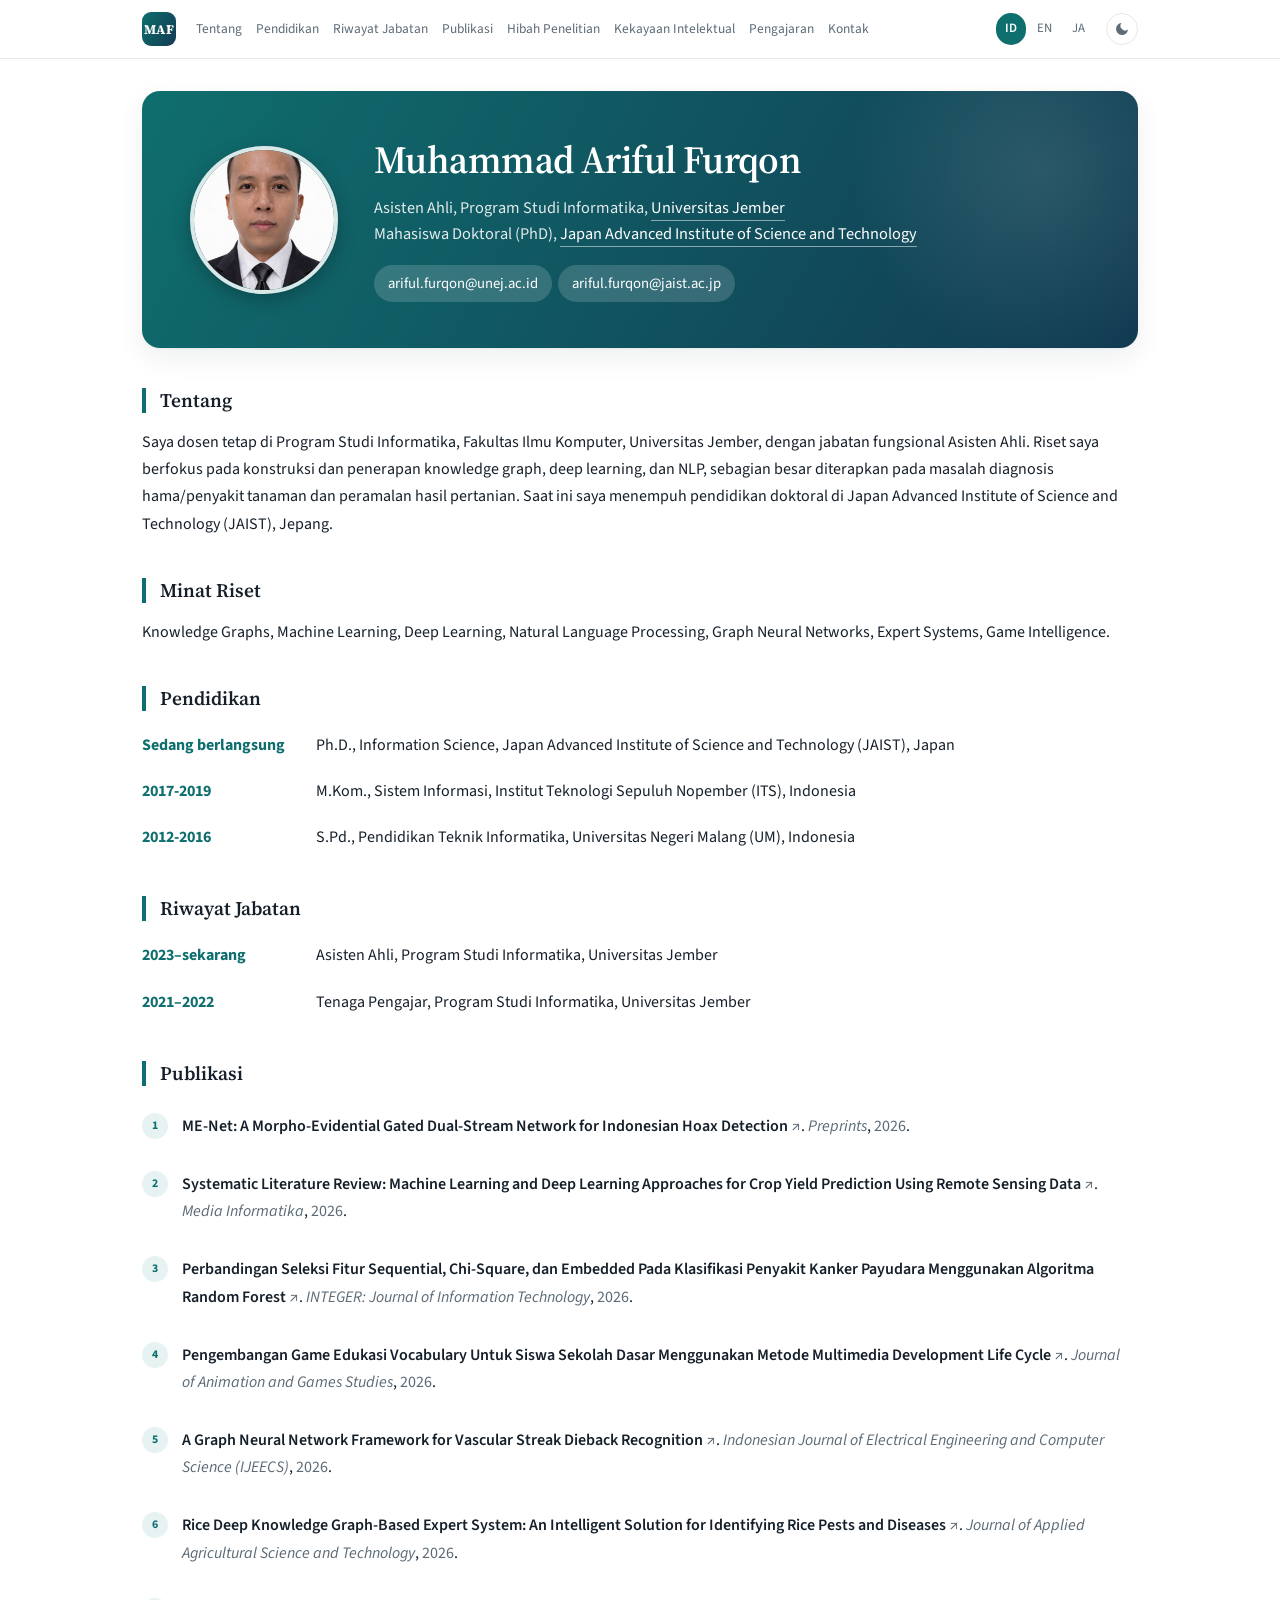
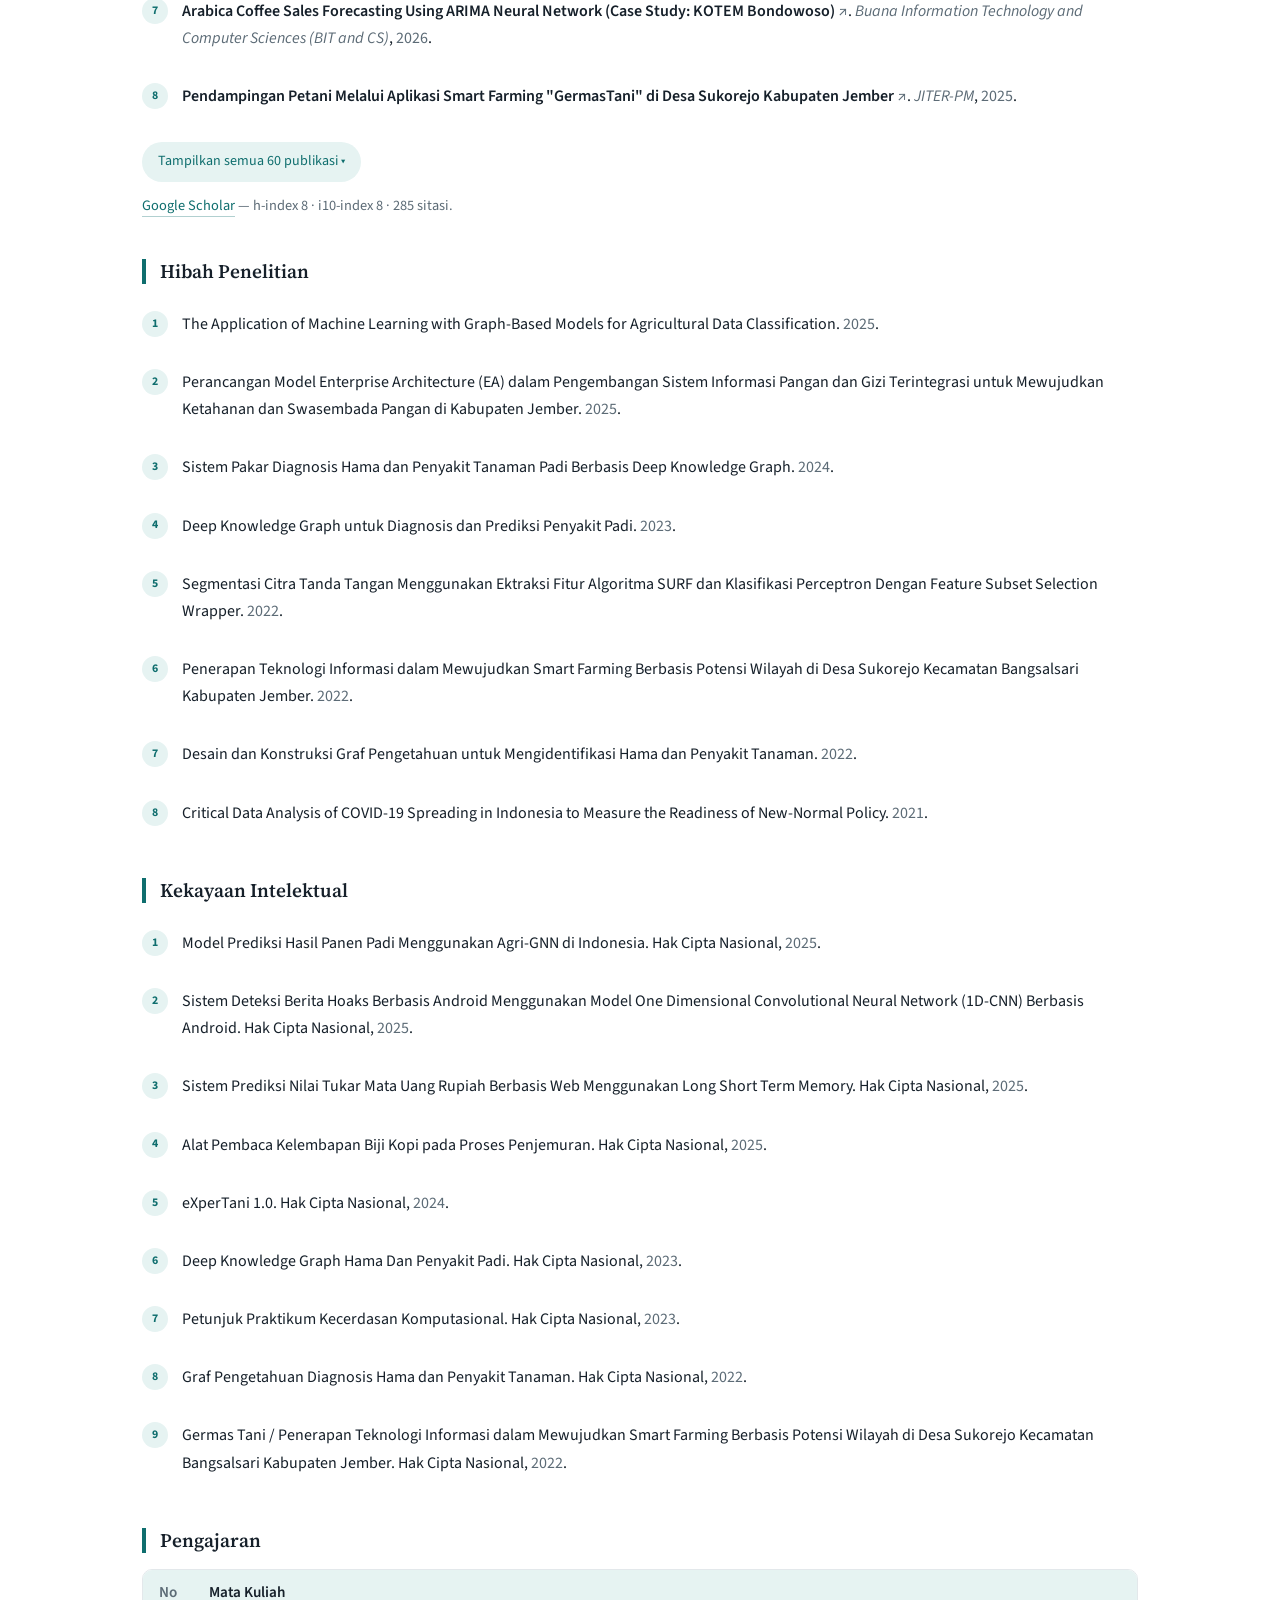
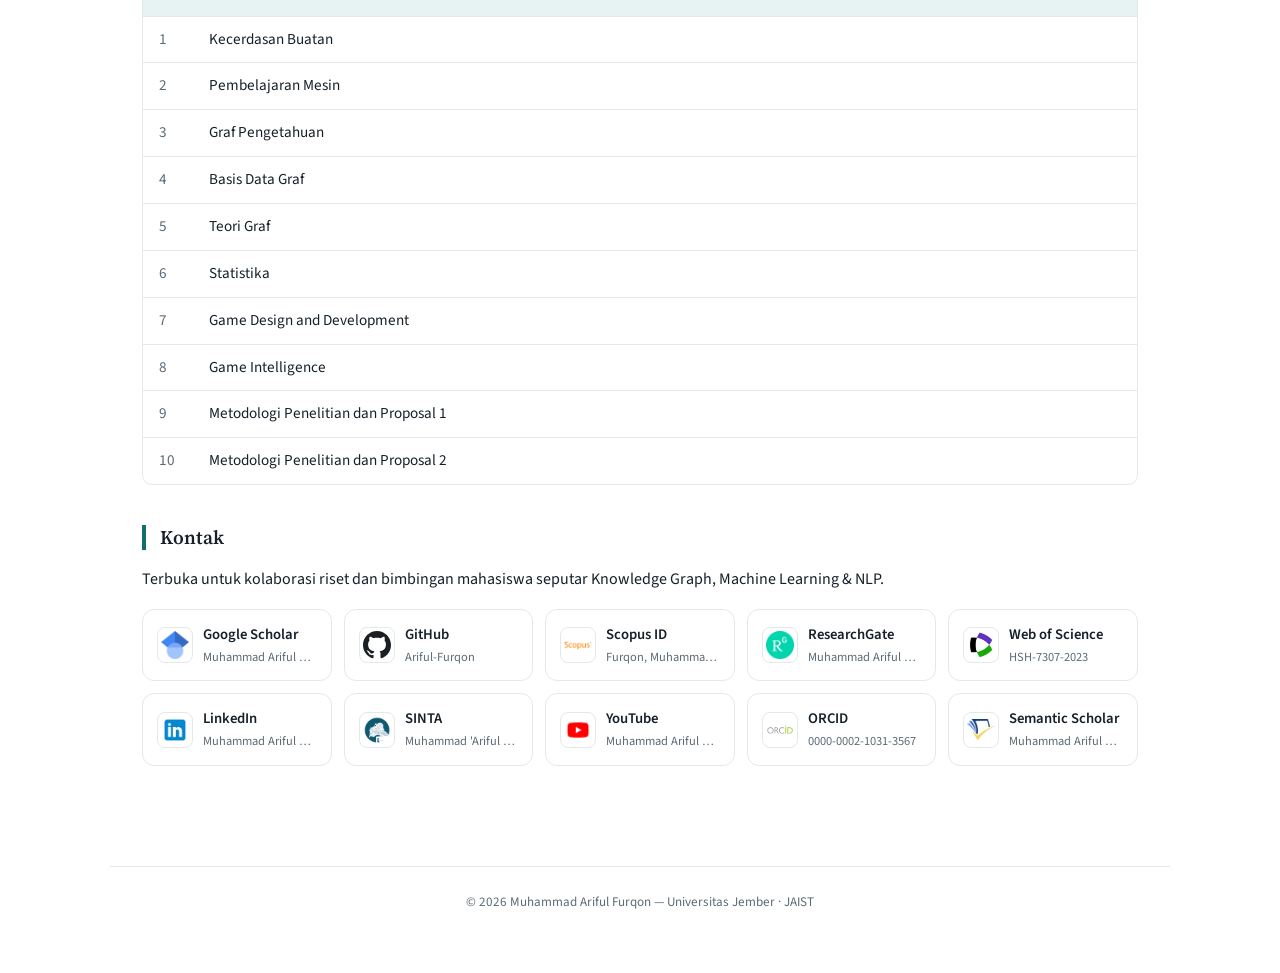
==== commit 8f6e2f5f: "update publication and SEO Optimize" ====
--- a/index.html
+++ b/index.html
@@ -12,6 +12,8 @@
     <title>Muhammad Ariful Furqon — Informatika Universitas Jember &amp; JAIST</title>
     <link rel="icon" type="image/svg+xml" href="data:image/svg+xml,%3Csvg xmlns='http://www.w3.org/2000/svg' viewBox='0 0 64 64'%3E%3Crect width='64' height='64' rx='14' fill='%230f6e6e'/%3E%3Ctext x='32' y='42' font-family='Georgia,serif' font-size='24' font-weight='700' fill='%23ffffff' text-anchor='middle'%3EMAF%3C/text%3E%3C/svg%3E" />
     <link rel="canonical" href="https://ariful-furqon.github.io/" />
+    <link rel="alternate" type="application/xml" title="Sitemap" href="https://ariful-furqon.github.io/sitemap.xml" />
+    <link rel="preload" as="image" href="img/Photograph.jpeg" fetchpriority="high" />
     <meta property="og:type" content="profile" />
     <meta property="og:site_name" content="Muhammad Ariful Furqon" />
     <meta property="og:locale" content="id_ID" />
@@ -25,6 +27,7 @@
     <meta property="og:image" content="https://ariful-furqon.github.io/img/Photograph.jpeg" />
     <meta property="og:image:width" content="1024" />
     <meta property="og:image:height" content="1367" />
+    <meta property="og:image:secure_url" content="https://ariful-furqon.github.io/img/Photograph.jpeg" />
     <meta property="og:image:type" content="image/jpeg" />
     <meta property="og:image:alt" content="Foto Muhammad Ariful Furqon" />
     <meta name="twitter:card" content="summary" />
@@ -35,7 +38,7 @@
     <link rel="preconnect" href="https://fonts.googleapis.com" />
     <link rel="preconnect" href="https://fonts.gstatic.com" crossorigin />
     <link href="https://fonts.googleapis.com/css2?family=Source+Sans+3:wght@400;500;600;700&family=Source+Serif+4:wght@500;600;700&display=swap" rel="stylesheet" />
-    <link rel="stylesheet" href="style.css?v=20" />
+    <link rel="stylesheet" href="style.css?v=21" />
     <script>
       (function () {
         try {
@@ -57,7 +60,16 @@
             "name": "Muhammad Ariful Furqon — Informatika Universitas Jember & JAIST",
             "inLanguage": ["id", "en", "ja"],
             "mainEntity": { "@id": "https://orcid.org/0000-0002-1031-3567" },
-            "about": { "@id": "https://orcid.org/0000-0002-1031-3567" }
+            "about": { "@id": "https://orcid.org/0000-0002-1031-3567" },
+            "dateModified": "2026-09-21",
+            "primaryImageOfPage": "https://ariful-furqon.github.io/img/Photograph.jpeg",
+            "isPartOf": { "@id": "https://ariful-furqon.github.io/#website" },
+            "hasPart": { "@id": "https://ariful-furqon.github.io/#publications" },
+            "significantLink": [
+              "https://scholar.google.com/citations?user=IkUbP6sAAAAJ&hl=en",
+              "https://orcid.org/0000-0002-1031-3567",
+              "https://sinta.kemdiktisaintek.go.id/authors/profile/6757022"
+            ]
           },
           {
             "@type": "Person",
@@ -104,6 +116,26 @@
               "Game Intelligence"
             ],
             "knowsLanguage": ["id", "en", "ja"],
+            "mainEntityOfPage": { "@id": "https://ariful-furqon.github.io/#webpage" },
+            "hasOccupation": {
+              "@type": "Occupation",
+              "name": "Dosen Informatika",
+              "occupationLocation": {
+                "@type": "City",
+                "name": "Jember"
+              },
+              "skills": "Knowledge Graph, Machine Learning, Deep Learning, Natural Language Processing"
+            },
+            "workLocation": {
+              "@type": "Place",
+              "address": {
+                "@type": "PostalAddress",
+                "addressLocality": "Jember",
+                "addressRegion": "Jawa Timur",
+                "addressCountry": "ID"
+              }
+            },
+            "subjectOf": { "@id": "https://ariful-furqon.github.io/#publications" },
             "sameAs": [
               "https://scholar.google.com/citations?user=IkUbP6sAAAAJ&hl=en",
               "https://orcid.org/0000-0002-1031-3567",
@@ -115,6 +147,1046 @@
               "https://github.com/Ariful-Furqon",
               "https://www.linkedin.com/in/muhammad-ariful-furqon-669519133/",
               "https://www.youtube.com/c/MuhammadArifulFurqon"
+            ]
+          },
+          {
+            "@type": "WebSite",
+            "@id": "https://ariful-furqon.github.io/#website",
+            "url": "https://ariful-furqon.github.io/",
+            "name": "Muhammad Ariful Furqon",
+            "inLanguage": [
+              "id",
+              "en",
+              "ja"
+            ],
+            "publisher": {
+              "@id": "https://orcid.org/0000-0002-1031-3567"
+            }
+          },
+          {
+            "@type": "ItemList",
+            "@id": "https://ariful-furqon.github.io/#publications",
+            "name": "Publikasi Muhammad Ariful Furqon",
+            "description": "Daftar publikasi ilmiah Muhammad Ariful Furqon pada bidang knowledge graph, machine learning, deep learning, dan NLP.",
+            "numberOfItems": 60,
+            "itemListOrder": "https://schema.org/ItemListOrderDescending",
+            "itemListElement": [
+              {
+                "@type": "ListItem",
+                "position": 1,
+                "item": {
+                  "@type": "ScholarlyArticle",
+                  "name": "ME-Net: A Morpho-Evidential Gated Dual-Stream Network for Indonesian Hoax Detection",
+                  "url": "https://scholar.google.com/scholar?q=ME-Net%3A%20A%20Morpho-Evidential%20Gated%20Dual-Stream%20Network%20for%20Indonesian%20Hoax%20Detection",
+                  "author": {
+                    "@id": "https://orcid.org/0000-0002-1031-3567"
+                  },
+                  "publisher": {
+                    "@type": "Organization",
+                    "name": "Preprints"
+                  },
+                  "datePublished": "2026"
+                }
+              },
+              {
+                "@type": "ListItem",
+                "position": 2,
+                "item": {
+                  "@type": "ScholarlyArticle",
+                  "name": "Systematic Literature Review: Machine Learning and Deep Learning Approaches for Crop Yield Prediction Using Remote Sensing Data",
+                  "url": "https://scholar.google.com/scholar?q=Systematic%20Literature%20Review%3A%20Machine%20Learning%20and%20Deep%20Learning%20Approaches%20for%20Crop%20Yield%20Prediction%20Using%20Remote%20Sensing%20Data",
+                  "author": {
+                    "@id": "https://orcid.org/0000-0002-1031-3567"
+                  },
+                  "publisher": {
+                    "@type": "Organization",
+                    "name": "Media Informatika"
+                  },
+                  "datePublished": "2026"
+                }
+              },
+              {
+                "@type": "ListItem",
+                "position": 3,
+                "item": {
+                  "@type": "ScholarlyArticle",
+                  "name": "Perbandingan Seleksi Fitur Sequential, Chi-Square, dan Embedded Pada Klasifikasi Penyakit Kanker Payudara Menggunakan Algoritma Random Forest",
+                  "url": "https://scholar.google.com/scholar?q=Perbandingan%20Seleksi%20Fitur%20Sequential%2C%20Chi-Square%2C%20dan%20Embedded%20Pada%20Klasifikasi%20Penyakit%20Kanker%20Payudara%20Menggunakan%20Algoritma%20Random%20Forest",
+                  "author": {
+                    "@id": "https://orcid.org/0000-0002-1031-3567"
+                  },
+                  "publisher": {
+                    "@type": "Organization",
+                    "name": "INTEGER: Journal of Information Technology"
+                  },
+                  "datePublished": "2026"
+                }
+              },
+              {
+                "@type": "ListItem",
+                "position": 4,
+                "item": {
+                  "@type": "ScholarlyArticle",
+                  "name": "Pengembangan Game Edukasi Vocabulary Untuk Siswa Sekolah Dasar Menggunakan Metode Multimedia Development Life Cycle",
+                  "url": "https://scholar.google.com/scholar?q=Pengembangan%20Game%20Edukasi%20Vocabulary%20Untuk%20Siswa%20Sekolah%20Dasar%20Menggunakan%20Metode%20Multimedia%20Development%20Life%20Cycle",
+                  "author": {
+                    "@id": "https://orcid.org/0000-0002-1031-3567"
+                  },
+                  "publisher": {
+                    "@type": "Organization",
+                    "name": "Journal of Animation and Games Studies"
+                  },
+                  "datePublished": "2026"
+                }
+              },
+              {
+                "@type": "ListItem",
+                "position": 5,
+                "item": {
+                  "@type": "ScholarlyArticle",
+                  "name": "A Graph Neural Network Framework for Vascular Streak Dieback Recognition",
+                  "url": "https://scholar.google.com/scholar?q=A%20Graph%20Neural%20Network%20Framework%20for%20Vascular%20Streak%20Dieback%20Recognition",
+                  "author": {
+                    "@id": "https://orcid.org/0000-0002-1031-3567"
+                  },
+                  "publisher": {
+                    "@type": "Organization",
+                    "name": "Indonesian Journal of Electrical Engineering and Computer Science (IJEECS)"
+                  },
+                  "datePublished": "2026"
+                }
+              },
+              {
+                "@type": "ListItem",
+                "position": 6,
+                "item": {
+                  "@type": "ScholarlyArticle",
+                  "name": "Rice Deep Knowledge Graph-Based Expert System: An Intelligent Solution for Identifying Rice Pests and Diseases",
+                  "url": "https://scholar.google.com/scholar?q=Rice%20Deep%20Knowledge%20Graph-Based%20Expert%20System%3A%20An%20Intelligent%20Solution%20for%20Identifying%20Rice%20Pests%20and%20Diseases",
+                  "author": {
+                    "@id": "https://orcid.org/0000-0002-1031-3567"
+                  },
+                  "publisher": {
+                    "@type": "Organization",
+                    "name": "Journal of Applied Agricultural Science and Technology"
+                  },
+                  "datePublished": "2026"
+                }
+              },
+              {
+                "@type": "ListItem",
+                "position": 7,
+                "item": {
+                  "@type": "ScholarlyArticle",
+                  "name": "Arabica Coffee Sales Forecasting Using ARIMA Neural Network (Case Study: KOTEM Bondowoso)",
+                  "url": "https://scholar.google.com/scholar?q=Arabica%20Coffee%20Sales%20Forecasting%20Using%20ARIMA%20Neural%20Network%20%28Case%20Study%3A%20KOTEM%20Bondowoso%29",
+                  "author": {
+                    "@id": "https://orcid.org/0000-0002-1031-3567"
+                  },
+                  "publisher": {
+                    "@type": "Organization",
+                    "name": "Buana Information Technology and Computer Sciences (BIT and CS)"
+                  },
+                  "datePublished": "2026"
+                }
+              },
+              {
+                "@type": "ListItem",
+                "position": 8,
+                "item": {
+                  "@type": "ScholarlyArticle",
+                  "name": "Pendampingan Petani Melalui Aplikasi Smart Farming \"GermasTani\" di Desa Sukorejo Kabupaten Jember",
+                  "url": "https://scholar.google.com/scholar?q=Pendampingan%20Petani%20Melalui%20Aplikasi%20Smart%20Farming%20%22GermasTani%22%20di%20Desa%20Sukorejo%20Kabupaten%20Jember",
+                  "author": {
+                    "@id": "https://orcid.org/0000-0002-1031-3567"
+                  },
+                  "publisher": {
+                    "@type": "Organization",
+                    "name": "JITER-PM"
+                  },
+                  "datePublished": "2025"
+                }
+              },
+              {
+                "@type": "ListItem",
+                "position": 9,
+                "item": {
+                  "@type": "ScholarlyArticle",
+                  "name": "Implementation of Finite State Machine in Flowchart-Based Visual Programming Game",
+                  "url": "https://scholar.google.com/scholar?q=Implementation%20of%20Finite%20State%20Machine%20in%20Flowchart-Based%20Visual%20Programming%20Game",
+                  "author": {
+                    "@id": "https://orcid.org/0000-0002-1031-3567"
+                  },
+                  "publisher": {
+                    "@type": "Organization",
+                    "name": "Journal of Games, Game Art, and Gamification (JGGAG)"
+                  },
+                  "datePublished": "2025"
+                }
+              },
+              {
+                "@type": "ListItem",
+                "position": 10,
+                "item": {
+                  "@type": "ScholarlyArticle",
+                  "name": "Implementation of Bidirectional Encoder Representations from Transformers in a Content-based Music Recommendation System for Digital Music Platform Users",
+                  "url": "https://scholar.google.com/scholar?q=Implementation%20of%20Bidirectional%20Encoder%20Representations%20from%20Transformers%20in%20a%20Content-based%20Music%20Recommendation%20System%20for%20Digital%20Music%20Platform%20Users",
+                  "author": {
+                    "@id": "https://orcid.org/0000-0002-1031-3567"
+                  },
+                  "publisher": {
+                    "@type": "Organization",
+                    "name": "Jurnal Elektronika dan Telekomunikasi"
+                  },
+                  "datePublished": "2025"
+                }
+              },
+              {
+                "@type": "ListItem",
+                "position": 11,
+                "item": {
+                  "@type": "ScholarlyArticle",
+                  "name": "Indonesia Rice Yields Forecasting Using Agri-Graph Neural Network",
+                  "url": "https://scholar.google.com/scholar?q=Indonesia%20Rice%20Yields%20Forecasting%20Using%20Agri-Graph%20Neural%20Network",
+                  "author": {
+                    "@id": "https://orcid.org/0000-0002-1031-3567"
+                  },
+                  "publisher": {
+                    "@type": "Organization",
+                    "name": "9th International Conference on Man-Machine Systems"
+                  },
+                  "datePublished": "2025"
+                }
+              },
+              {
+                "@type": "ListItem",
+                "position": 12,
+                "item": {
+                  "@type": "ScholarlyArticle",
+                  "name": "Prediction of the Use of Liquid Chemical Materials using Machine Learning Method",
+                  "url": "https://scholar.google.com/scholar?q=Prediction%20of%20the%20Use%20of%20Liquid%20Chemical%20Materials%20using%20Machine%20Learning%20Method",
+                  "author": {
+                    "@id": "https://orcid.org/0000-0002-1031-3567"
+                  },
+                  "publisher": {
+                    "@type": "Organization",
+                    "name": "International Journal of Engineering Trends and Technology"
+                  },
+                  "datePublished": "2025"
+                }
+              },
+              {
+                "@type": "ListItem",
+                "position": 13,
+                "item": {
+                  "@type": "ScholarlyArticle",
+                  "name": "3-Phase Power Monitoring System Using Schneider PM2100 and Internet of Things",
+                  "url": "https://scholar.google.com/scholar?q=3-Phase%20Power%20Monitoring%20System%20Using%20Schneider%20PM2100%20and%20Internet%20of%20Things",
+                  "author": {
+                    "@id": "https://orcid.org/0000-0002-1031-3567"
+                  },
+                  "publisher": {
+                    "@type": "Organization",
+                    "name": "2025 Tron Symposium (TRONSHOW)"
+                  },
+                  "datePublished": "2025"
+                }
+              },
+              {
+                "@type": "ListItem",
+                "position": 14,
+                "item": {
+                  "@type": "ScholarlyArticle",
+                  "name": "Prediksi Penjualan Kopi Bubuk Menggunakan Extreme Learning Machine (Studi Kasus: Kafe Tjap Daoen Bondowoso)",
+                  "url": "https://scholar.google.com/scholar?q=Prediksi%20Penjualan%20Kopi%20Bubuk%20Menggunakan%20Extreme%20Learning%20Machine%20%28Studi%20Kasus%3A%20Kafe%20Tjap%20Daoen%20Bondowoso%29",
+                  "author": {
+                    "@id": "https://orcid.org/0000-0002-1031-3567"
+                  },
+                  "publisher": {
+                    "@type": "Organization",
+                    "name": "Seminar Nasional Teknik Elektro, Sistem Informasi, dan Teknik Informatika"
+                  },
+                  "datePublished": "2025"
+                }
+              },
+              {
+                "@type": "ListItem",
+                "position": 15,
+                "item": {
+                  "@type": "ScholarlyArticle",
+                  "name": "Indonesian Hoax News Detection Using One-Dimensional Convolutional Neural Network",
+                  "url": "https://scholar.google.com/scholar?q=Indonesian%20Hoax%20News%20Detection%20Using%20One-Dimensional%20Convolutional%20Neural%20Network",
+                  "author": {
+                    "@id": "https://orcid.org/0000-0002-1031-3567"
+                  },
+                  "publisher": {
+                    "@type": "Organization",
+                    "name": "Jurnal Nasional Teknik Elektro dan Teknologi Informasi"
+                  },
+                  "datePublished": "2025"
+                }
+              },
+              {
+                "@type": "ListItem",
+                "position": 16,
+                "item": {
+                  "@type": "ScholarlyArticle",
+                  "name": "Pemberdayaan Masyarakat Desa Antirogo Melalui Peningkatan Kapasitas Kelembagaan Desa Bermutu",
+                  "url": "https://scholar.google.com/scholar?q=Pemberdayaan%20Masyarakat%20Desa%20Antirogo%20Melalui%20Peningkatan%20Kapasitas%20Kelembagaan%20Desa%20Bermutu",
+                  "author": {
+                    "@id": "https://orcid.org/0000-0002-1031-3567"
+                  },
+                  "publisher": {
+                    "@type": "Organization",
+                    "name": "INTEGRITAS: Jurnal Pengabdian"
+                  },
+                  "datePublished": "2025"
+                }
+              },
+              {
+                "@type": "ListItem",
+                "position": 17,
+                "item": {
+                  "@type": "ScholarlyArticle",
+                  "name": "Forecasting the Average Bulk Cooking Oil Prices in Indonesia Using the Chen Fuzzy Time Series Method",
+                  "url": "https://scholar.google.com/scholar?q=Forecasting%20the%20Average%20Bulk%20Cooking%20Oil%20Prices%20in%20Indonesia%20Using%20the%20Chen%20Fuzzy%20Time%20Series%20Method",
+                  "author": {
+                    "@id": "https://orcid.org/0000-0002-1031-3567"
+                  },
+                  "publisher": {
+                    "@type": "Organization",
+                    "name": "Preprints"
+                  },
+                  "datePublished": "2025"
+                }
+              },
+              {
+                "@type": "ListItem",
+                "position": 18,
+                "item": {
+                  "@type": "ScholarlyArticle",
+                  "name": "Combining Rule Based, Lexicon Based and Support Vector Machine for Improve Accuracy in Sentiment Analysis of ChatGPT Usage",
+                  "url": "https://scholar.google.com/scholar?q=Combining%20Rule%20Based%2C%20Lexicon%20Based%20and%20Support%20Vector%20Machine%20for%20Improve%20Accuracy%20in%20Sentiment%20Analysis%20of%20ChatGPT%20Usage",
+                  "author": {
+                    "@id": "https://orcid.org/0000-0002-1031-3567"
+                  },
+                  "publisher": {
+                    "@type": "Organization",
+                    "name": "Journal of Research in Artificial Intelligence for Systems and Applications (RAISA)"
+                  },
+                  "datePublished": "2025"
+                }
+              },
+              {
+                "@type": "ListItem",
+                "position": 19,
+                "item": {
+                  "@type": "ScholarlyArticle",
+                  "name": "Banana Pest And Disease Expert System Using Forward Chaining and Certainty Factor",
+                  "url": "https://scholar.google.com/scholar?q=Banana%20Pest%20And%20Disease%20Expert%20System%20Using%20Forward%20Chaining%20and%20Certainty%20Factor",
+                  "author": {
+                    "@id": "https://orcid.org/0000-0002-1031-3567"
+                  },
+                  "publisher": {
+                    "@type": "Organization",
+                    "name": "Journal of Research in Artificial Intelligence for Systems and Applications (RAISA)"
+                  },
+                  "datePublished": "2025"
+                }
+              },
+              {
+                "@type": "ListItem",
+                "position": 20,
+                "item": {
+                  "@type": "ScholarlyArticle",
+                  "name": "Deteksi Berita Hoaks Berbahasa Indonesia Menggunakan One-Dimensional Convolutional Neural Network",
+                  "url": "https://scholar.google.com/scholar?q=Deteksi%20Berita%20Hoaks%20Berbahasa%20Indonesia%20Menggunakan%20One-Dimensional%20Convolutional%20Neural%20Network",
+                  "author": {
+                    "@id": "https://orcid.org/0000-0002-1031-3567"
+                  },
+                  "publisher": {
+                    "@type": "Organization",
+                    "name": "Jurnal Nasional Teknik Elektro dan Teknologi Informasi"
+                  },
+                  "datePublished": "2025"
+                }
+              },
+              {
+                "@type": "ListItem",
+                "position": 21,
+                "item": {
+                  "@type": "ScholarlyArticle",
+                  "name": "Segmentasi Citra Tanda Tangan Menggunakan Fitur Titik SURF dan Klasifikasi Jaringan Syaraf Tiruan",
+                  "url": "https://scholar.google.com/scholar?q=Segmentasi%20Citra%20Tanda%20Tangan%20Menggunakan%20Fitur%20Titik%20SURF%20dan%20Klasifikasi%20Jaringan%20Syaraf%20Tiruan",
+                  "author": {
+                    "@id": "https://orcid.org/0000-0002-1031-3567"
+                  },
+                  "publisher": {
+                    "@type": "Organization",
+                    "name": "INFORMAL: Informatics Journal"
+                  },
+                  "datePublished": "2024"
+                }
+              },
+              {
+                "@type": "ListItem",
+                "position": 22,
+                "item": {
+                  "@type": "ScholarlyArticle",
+                  "name": "Sentiment Analysis of Universitas Jember Sister for Student Application Using Gaussian Naive Bayes and N-Gram",
+                  "url": "https://scholar.google.com/scholar?q=Sentiment%20Analysis%20of%20Universitas%20Jember%20Sister%20for%20Student%20Application%20Using%20Gaussian%20Naive%20Bayes%20and%20N-Gram",
+                  "author": {
+                    "@id": "https://orcid.org/0000-0002-1031-3567"
+                  },
+                  "publisher": {
+                    "@type": "Organization",
+                    "name": "Journal of Innovation Information Technology and Application (JINITA)"
+                  },
+                  "datePublished": "2024"
+                }
+              },
+              {
+                "@type": "ListItem",
+                "position": 23,
+                "item": {
+                  "@type": "ScholarlyArticle",
+                  "name": "Harmoni Multikultural: Membangun Kebersamaan di Tengah Perbedaan untuk Kaum Milenial",
+                  "url": "https://scholar.google.com/scholar?q=Harmoni%20Multikultural%3A%20Membangun%20Kebersamaan%20di%20Tengah%20Perbedaan%20untuk%20Kaum%20Milenial",
+                  "author": {
+                    "@id": "https://orcid.org/0000-0002-1031-3567"
+                  },
+                  "publisher": {
+                    "@type": "Organization",
+                    "name": "ABDISOSHUM: Jurnal Pengabdian Masyarakat"
+                  },
+                  "datePublished": "2024"
+                }
+              },
+              {
+                "@type": "ListItem",
+                "position": 24,
+                "item": {
+                  "@type": "ScholarlyArticle",
+                  "name": "Improving Software Defect Prediction Using a Combination of Ant Colony Optimization-based Feature Selection and Ensemble Technique",
+                  "url": "https://scholar.google.com/scholar?q=Improving%20Software%20Defect%20Prediction%20Using%20a%20Combination%20of%20Ant%20Colony%20Optimization-based%20Feature%20Selection%20and%20Ensemble%20Technique",
+                  "author": {
+                    "@id": "https://orcid.org/0000-0002-1031-3567"
+                  },
+                  "publisher": {
+                    "@type": "Organization",
+                    "name": "Kinetik: Game Technology, Information System, Computer Network, Computing, Electronics, and Control"
+                  },
+                  "datePublished": "2024"
+                }
+              },
+              {
+                "@type": "ListItem",
+                "position": 25,
+                "item": {
+                  "@type": "ScholarlyArticle",
+                  "name": "Penerapan Metode Fuzzy Time Series Cheng Pada Peramalan Inflasi di Indonesia",
+                  "url": "https://scholar.google.com/scholar?q=Penerapan%20Metode%20Fuzzy%20Time%20Series%20Cheng%20Pada%20Peramalan%20Inflasi%20di%20Indonesia",
+                  "author": {
+                    "@id": "https://orcid.org/0000-0002-1031-3567"
+                  },
+                  "publisher": {
+                    "@type": "Organization",
+                    "name": "Komputika: Jurnal Sistem Komputer"
+                  },
+                  "datePublished": "2024"
+                }
+              },
+              {
+                "@type": "ListItem",
+                "position": 26,
+                "item": {
+                  "@type": "ScholarlyArticle",
+                  "name": "Implementation of Finite State Machine to Determine The Behaviour of Non-Playable Character in Leadership Simulation Game",
+                  "url": "https://scholar.google.com/scholar?q=Implementation%20of%20Finite%20State%20Machine%20to%20Determine%20The%20Behaviour%20of%20Non-Playable%20Character%20in%20Leadership%20Simulation%20Game",
+                  "author": {
+                    "@id": "https://orcid.org/0000-0002-1031-3567"
+                  },
+                  "publisher": {
+                    "@type": "Organization",
+                    "name": "Journal of Games, Game Art, and Gamification"
+                  },
+                  "datePublished": "2024"
+                }
+              },
+              {
+                "@type": "ListItem",
+                "position": 27,
+                "item": {
+                  "@type": "ScholarlyArticle",
+                  "name": "Drug Sales Forecasting Using Single Exponential Smoothing (Case Study: NDM Pharmacy)",
+                  "url": "https://scholar.google.com/scholar?q=Drug%20Sales%20Forecasting%20Using%20Single%20Exponential%20Smoothing%20%28Case%20Study%3A%20NDM%20Pharmacy%29",
+                  "author": {
+                    "@id": "https://orcid.org/0000-0002-1031-3567"
+                  },
+                  "publisher": {
+                    "@type": "Organization",
+                    "name": "2nd International Conference on Neural Networks and Machine Learning"
+                  },
+                  "datePublished": "2024"
+                }
+              },
+              {
+                "@type": "ListItem",
+                "position": 28,
+                "item": {
+                  "@type": "ScholarlyArticle",
+                  "name": "Critical Exploratory Data Analysis on Stroke Prediction Dataset",
+                  "url": "https://scholar.google.com/scholar?q=Critical%20Exploratory%20Data%20Analysis%20on%20Stroke%20Prediction%20Dataset",
+                  "author": {
+                    "@id": "https://orcid.org/0000-0002-1031-3567"
+                  },
+                  "publisher": {
+                    "@type": "Organization",
+                    "name": "Jurnal Komputer Terapan"
+                  },
+                  "datePublished": "2024"
+                }
+              },
+              {
+                "@type": "ListItem",
+                "position": 29,
+                "item": {
+                  "@type": "ScholarlyArticle",
+                  "name": "Pelatihan Pemrograman Visual Kodular Bagi Siswa SMPS Mitra Patrang Jember",
+                  "url": "https://scholar.google.com/scholar?q=Pelatihan%20Pemrograman%20Visual%20Kodular%20Bagi%20Siswa%20SMPS%20Mitra%20Patrang%20Jember",
+                  "author": {
+                    "@id": "https://orcid.org/0000-0002-1031-3567"
+                  },
+                  "publisher": {
+                    "@type": "Organization",
+                    "name": "Abdiformatika: Jurnal Pengabdian Masyarakat Informatika"
+                  },
+                  "datePublished": "2024"
+                }
+              },
+              {
+                "@type": "ListItem",
+                "position": 30,
+                "item": {
+                  "@type": "ScholarlyArticle",
+                  "name": "Pelatihan dan Pengenalan Teknologi Informasi (TI) Dasar untuk Anak-anak Desa Ampelan Bondowoso",
+                  "url": "https://scholar.google.com/scholar?q=Pelatihan%20dan%20Pengenalan%20Teknologi%20Informasi%20%28TI%29%20Dasar%20untuk%20Anak-anak%20Desa%20Ampelan%20Bondowoso",
+                  "author": {
+                    "@id": "https://orcid.org/0000-0002-1031-3567"
+                  },
+                  "datePublished": "2024"
+                }
+              },
+              {
+                "@type": "ListItem",
+                "position": 31,
+                "item": {
+                  "@type": "ScholarlyArticle",
+                  "name": "Customer Relationship Management System at Aesthetic Clinic",
+                  "url": "https://scholar.google.com/scholar?q=Customer%20Relationship%20Management%20System%20at%20Aesthetic%20Clinic",
+                  "author": {
+                    "@id": "https://orcid.org/0000-0002-1031-3567"
+                  },
+                  "publisher": {
+                    "@type": "Organization",
+                    "name": "Jurnal Komputer Terapan"
+                  },
+                  "datePublished": "2023"
+                }
+              },
+              {
+                "@type": "ListItem",
+                "position": 32,
+                "item": {
+                  "@type": "ScholarlyArticle",
+                  "name": "Implementasi Metode Holt-Winters Multiplicative pada Sistem Peramalan Pengunjung Objek Wisata Kawah Ijen Kabupaten Bondowoso",
+                  "url": "https://scholar.google.com/scholar?q=Implementasi%20Metode%20Holt-Winters%20Multiplicative%20pada%20Sistem%20Peramalan%20Pengunjung%20Objek%20Wisata%20Kawah%20Ijen%20Kabupaten%20Bondowoso",
+                  "author": {
+                    "@id": "https://orcid.org/0000-0002-1031-3567"
+                  },
+                  "publisher": {
+                    "@type": "Organization",
+                    "name": "Simetris: Jurnal Teknik Mesin, Elektro dan Ilmu Komputer"
+                  },
+                  "datePublished": "2023"
+                }
+              },
+              {
+                "@type": "ListItem",
+                "position": 33,
+                "item": {
+                  "@type": "ScholarlyArticle",
+                  "name": "Communication Effectiveness Model for Farmer Behavior Changes in Utilizing Information Technology",
+                  "url": "https://scholar.google.com/scholar?q=Communication%20Effectiveness%20Model%20for%20Farmer%20Behavior%20Changes%20in%20Utilizing%20Information%20Technology",
+                  "author": {
+                    "@id": "https://orcid.org/0000-0002-1031-3567"
+                  },
+                  "publisher": {
+                    "@type": "Organization",
+                    "name": "International Journal of Agriculture and Forestry"
+                  },
+                  "datePublished": "2023"
+                }
+              },
+              {
+                "@type": "ListItem",
+                "position": 34,
+                "item": {
+                  "@type": "ScholarlyArticle",
+                  "name": "Prediksi Harga Cabai Rawit di Provinsi Jawa Timur Menggunakan Metode Fuzzy Time Series Model Lee",
+                  "url": "https://scholar.google.com/scholar?q=Prediksi%20Harga%20Cabai%20Rawit%20di%20Provinsi%20Jawa%20Timur%20Menggunakan%20Metode%20Fuzzy%20Time%20Series%20Model%20Lee",
+                  "author": {
+                    "@id": "https://orcid.org/0000-0002-1031-3567"
+                  },
+                  "publisher": {
+                    "@type": "Organization",
+                    "name": "Komputika: Jurnal Sistem Komputer"
+                  },
+                  "datePublished": "2023"
+                }
+              },
+              {
+                "@type": "ListItem",
+                "position": 35,
+                "item": {
+                  "@type": "ScholarlyArticle",
+                  "name": "Virtual Assistant for Thesis Technical Guide Using Artificial Neural Network",
+                  "url": "https://scholar.google.com/scholar?q=Virtual%20Assistant%20for%20Thesis%20Technical%20Guide%20Using%20Artificial%20Neural%20Network",
+                  "author": {
+                    "@id": "https://orcid.org/0000-0002-1031-3567"
+                  },
+                  "publisher": {
+                    "@type": "Organization",
+                    "name": "Indonesian Journal of Artificial Intelligence and Data Mining"
+                  },
+                  "datePublished": "2023"
+                }
+              },
+              {
+                "@type": "ListItem",
+                "position": 36,
+                "item": {
+                  "@type": "ScholarlyArticle",
+                  "name": "Peningkatan Layanan Warga Sebagai Pendukung Tercapainya SDG's Desa Melalui Perbaikan Layanan Internet Service Desa",
+                  "url": "https://scholar.google.com/scholar?q=Peningkatan%20Layanan%20Warga%20Sebagai%20Pendukung%20Tercapainya%20SDG%27s%20Desa%20Melalui%20Perbaikan%20Layanan%20Internet%20Service%20Desa",
+                  "author": {
+                    "@id": "https://orcid.org/0000-0002-1031-3567"
+                  },
+                  "publisher": {
+                    "@type": "Organization",
+                    "name": "Jurnal Pengabdian Masyarakat IPTEKS"
+                  },
+                  "datePublished": "2023"
+                }
+              },
+              {
+                "@type": "ListItem",
+                "position": 37,
+                "item": {
+                  "@type": "ScholarlyArticle",
+                  "name": "Sistem Peramalan Stok Kaos Sablon dengan Weight Moving Average",
+                  "url": "https://scholar.google.com/scholar?q=Sistem%20Peramalan%20Stok%20Kaos%20Sablon%20dengan%20Weight%20Moving%20Average",
+                  "author": {
+                    "@id": "https://orcid.org/0000-0002-1031-3567"
+                  },
+                  "publisher": {
+                    "@type": "Organization",
+                    "name": "Jurnal Komputer Terapan"
+                  },
+                  "datePublished": "2023"
+                }
+              },
+              {
+                "@type": "ListItem",
+                "position": 38,
+                "item": {
+                  "@type": "ScholarlyArticle",
+                  "name": "Knowledge Graph Construction for Rice Pests and Diseases",
+                  "url": "https://scholar.google.com/scholar?q=Knowledge%20Graph%20Construction%20for%20Rice%20Pests%20and%20Diseases",
+                  "author": {
+                    "@id": "https://orcid.org/0000-0002-1031-3567"
+                  },
+                  "publisher": {
+                    "@type": "Organization",
+                    "name": "International Journal of Artificial Intelligence Research"
+                  },
+                  "datePublished": "2023"
+                }
+              },
+              {
+                "@type": "ListItem",
+                "position": 39,
+                "item": {
+                  "@type": "ScholarlyArticle",
+                  "name": "Small Medium Enterprise Data Visualization Analysis as Strategic Business Development",
+                  "url": "https://scholar.google.com/scholar?q=Small%20Medium%20Enterprise%20Data%20Visualization%20Analysis%20as%20Strategic%20Business%20Development",
+                  "author": {
+                    "@id": "https://orcid.org/0000-0002-1031-3567"
+                  },
+                  "publisher": {
+                    "@type": "Organization",
+                    "name": "E3S Web of Conferences"
+                  },
+                  "datePublished": "2023"
+                }
+              },
+              {
+                "@type": "ListItem",
+                "position": 40,
+                "item": {
+                  "@type": "ScholarlyArticle",
+                  "name": "Pelatihan Pemanfaatan Google Sites dan Integrasi Nama Domain Sebagai Sarana Publikasi Informasi pada TKIT Buah Hati Kita Jember",
+                  "url": "https://scholar.google.com/scholar?q=Pelatihan%20Pemanfaatan%20Google%20Sites%20dan%20Integrasi%20Nama%20Domain%20Sebagai%20Sarana%20Publikasi%20Informasi%20pada%20TKIT%20Buah%20Hati%20Kita%20Jember",
+                  "author": {
+                    "@id": "https://orcid.org/0000-0002-1031-3567"
+                  },
+                  "publisher": {
+                    "@type": "Organization",
+                    "name": "Ilmu Komputer untuk Masyarakat"
+                  },
+                  "datePublished": "2022"
+                }
+              },
+              {
+                "@type": "ListItem",
+                "position": 41,
+                "item": {
+                  "@type": "ScholarlyArticle",
+                  "name": "Knowledge Graph Modeling in Healthcare: A Bibliometric Analysis",
+                  "url": "https://scholar.google.com/scholar?q=Knowledge%20Graph%20Modeling%20in%20Healthcare%3A%20A%20Bibliometric%20Analysis",
+                  "author": {
+                    "@id": "https://orcid.org/0000-0002-1031-3567"
+                  },
+                  "publisher": {
+                    "@type": "Organization",
+                    "name": "Jurnal Komputer Terapan"
+                  },
+                  "datePublished": "2022"
+                }
+              },
+              {
+                "@type": "ListItem",
+                "position": 42,
+                "item": {
+                  "@type": "ScholarlyArticle",
+                  "name": "Rancang Bangun Sistem E-Commerce untuk Usaha Penjualan Elektronik",
+                  "url": "https://scholar.google.com/scholar?q=Rancang%20Bangun%20Sistem%20E-Commerce%20untuk%20Usaha%20Penjualan%20Elektronik",
+                  "author": {
+                    "@id": "https://orcid.org/0000-0002-1031-3567"
+                  },
+                  "publisher": {
+                    "@type": "Organization",
+                    "name": "Jurnal Nasional Teknologi dan Sistem Informasi"
+                  },
+                  "datePublished": "2022"
+                }
+              },
+              {
+                "@type": "ListItem",
+                "position": 43,
+                "item": {
+                  "@type": "ScholarlyArticle",
+                  "name": "Arrhythmia Classification Using EfficientNet-V2 with 2-D Scalogram Image Representation",
+                  "url": "https://scholar.google.com/scholar?q=Arrhythmia%20Classification%20Using%20EfficientNet-V2%20with%202-D%20Scalogram%20Image%20Representation",
+                  "author": {
+                    "@id": "https://orcid.org/0000-0002-1031-3567"
+                  },
+                  "publisher": {
+                    "@type": "Organization",
+                    "name": "2021 TRON Symposium"
+                  },
+                  "datePublished": "2021"
+                }
+              },
+              {
+                "@type": "ListItem",
+                "position": 44,
+                "item": {
+                  "@type": "ScholarlyArticle",
+                  "name": "IT-Architecture Study Literature Research Collaboration: Malay Architecture Context",
+                  "url": "https://scholar.google.com/scholar?q=IT-Architecture%20Study%20Literature%20Research%20Collaboration%3A%20Malay%20Architecture%20Context",
+                  "author": {
+                    "@id": "https://orcid.org/0000-0002-1031-3567"
+                  },
+                  "publisher": {
+                    "@type": "Organization",
+                    "name": "JOIV: International Journal on Informatics Visualization"
+                  },
+                  "datePublished": "2021"
+                }
+              },
+              {
+                "@type": "ListItem",
+                "position": 45,
+                "item": {
+                  "@type": "ScholarlyArticle",
+                  "name": "The FMEA Traditional Modifications (FMEA Improvement) in IT Risk Assessment",
+                  "url": "https://scholar.google.com/scholar?q=The%20FMEA%20Traditional%20Modifications%20%28FMEA%20Improvement%29%20in%20IT%20Risk%20Assessment",
+                  "author": {
+                    "@id": "https://orcid.org/0000-0002-1031-3567"
+                  },
+                  "publisher": {
+                    "@type": "Organization",
+                    "name": "International Applied Business and Engineering Conference"
+                  },
+                  "datePublished": "2021"
+                }
+              },
+              {
+                "@type": "ListItem",
+                "position": 46,
+                "item": {
+                  "@type": "ScholarlyArticle",
+                  "name": "Graph Database Modelling on Malay Architecture IFC Data",
+                  "url": "https://scholar.google.com/scholar?q=Graph%20Database%20Modelling%20on%20Malay%20Architecture%20IFC%20Data",
+                  "author": {
+                    "@id": "https://orcid.org/0000-0002-1031-3567"
+                  },
+                  "publisher": {
+                    "@type": "Organization",
+                    "name": "4th International Conference of Contemporary Affairs in Architecture and Urbanism (ICCAUA-2021)"
+                  },
+                  "datePublished": "2021"
+                }
+              },
+              {
+                "@type": "ListItem",
+                "position": 47,
+                "item": {
+                  "@type": "ScholarlyArticle",
+                  "name": "Akuisisi Data Media Sosial Pemerintah untuk Menganalisis Keterbukaan Informasi Penyebaran COVID-19",
+                  "url": "https://scholar.google.com/scholar?q=Akuisisi%20Data%20Media%20Sosial%20Pemerintah%20untuk%20Menganalisis%20Keterbukaan%20Informasi%20Penyebaran%20COVID-19",
+                  "author": {
+                    "@id": "https://orcid.org/0000-0002-1031-3567"
+                  },
+                  "publisher": {
+                    "@type": "Organization",
+                    "name": "Jurnal Sosioteknologi"
+                  },
+                  "datePublished": "2021"
+                }
+              },
+              {
+                "@type": "ListItem",
+                "position": 48,
+                "item": {
+                  "@type": "ScholarlyArticle",
+                  "name": "Ulasan Literatur: Faktor-Faktor yang Mempengaruhi Adopsi Mobile Cloud Computing pada Mahasiswa",
+                  "url": "https://scholar.google.com/scholar?q=Ulasan%20Literatur%3A%20Faktor-Faktor%20yang%20Mempengaruhi%20Adopsi%20Mobile%20Cloud%20Computing%20pada%20Mahasiswa",
+                  "author": {
+                    "@id": "https://orcid.org/0000-0002-1031-3567"
+                  },
+                  "publisher": {
+                    "@type": "Organization",
+                    "name": "Ultimatics: Jurnal Teknik Informatika"
+                  },
+                  "datePublished": "2020"
+                }
+              },
+              {
+                "@type": "ListItem",
+                "position": 49,
+                "item": {
+                  "@type": "ScholarlyArticle",
+                  "name": "Critical Data Analysis of COVID-19 Spreading in Indonesia to Measure the Readiness of New-Normal Policy",
+                  "url": "https://scholar.google.com/scholar?q=Critical%20Data%20Analysis%20of%20COVID-19%20Spreading%20in%20Indonesia%20to%20Measure%20the%20Readiness%20of%20New-Normal%20Policy",
+                  "author": {
+                    "@id": "https://orcid.org/0000-0002-1031-3567"
+                  },
+                  "publisher": {
+                    "@type": "Organization",
+                    "name": "arXiv preprint"
+                  },
+                  "datePublished": "2020"
+                }
+              },
+              {
+                "@type": "ListItem",
+                "position": 50,
+                "item": {
+                  "@type": "ScholarlyArticle",
+                  "name": "Interaction Effect of System, Information and Service Quality on Intention to Use and User Satisfaction",
+                  "url": "https://scholar.google.com/scholar?q=Interaction%20Effect%20of%20System%2C%20Information%20and%20Service%20Quality%20on%20Intention%20to%20Use%20and%20User%20Satisfaction",
+                  "author": {
+                    "@id": "https://orcid.org/0000-0002-1031-3567"
+                  },
+                  "publisher": {
+                    "@type": "Organization",
+                    "name": "2020 6th Information Technology International Seminar (ITIS)"
+                  },
+                  "datePublished": "2020"
+                }
+              },
+              {
+                "@type": "ListItem",
+                "position": 51,
+                "item": {
+                  "@type": "ScholarlyArticle",
+                  "name": "SARIMA and Holt-Winters Seasonal Methods for Time Series Forecasting in Tuberculosis Case",
+                  "url": "https://scholar.google.com/scholar?q=SARIMA%20and%20Holt-Winters%20Seasonal%20Methods%20for%20Time%20Series%20Forecasting%20in%20Tuberculosis%20Case",
+                  "author": {
+                    "@id": "https://orcid.org/0000-0002-1031-3567"
+                  },
+                  "publisher": {
+                    "@type": "Organization",
+                    "name": "2020 4th International Conference on Vocational Education and Training"
+                  },
+                  "datePublished": "2020"
+                }
+              },
+              {
+                "@type": "ListItem",
+                "position": 52,
+                "item": {
+                  "@type": "ScholarlyArticle",
+                  "name": "Indonesia's Public Application Programming Interface (API)",
+                  "url": "https://scholar.google.com/scholar?q=Indonesia%27s%20Public%20Application%20Programming%20Interface%20%28API%29",
+                  "author": {
+                    "@id": "https://orcid.org/0000-0002-1031-3567"
+                  },
+                  "publisher": {
+                    "@type": "Organization",
+                    "name": "Jurnal Penelitian Pos dan Informatika"
+                  },
+                  "datePublished": "2019"
+                }
+              },
+              {
+                "@type": "ListItem",
+                "position": 53,
+                "item": {
+                  "@type": "ScholarlyArticle",
+                  "name": "Sistem Pendukung Keputusan dalam Biomedis: Prediksi Gagal Jantung Kongestif Menggunakan Semantic Bayesian Network",
+                  "url": "https://scholar.google.com/scholar?q=Sistem%20Pendukung%20Keputusan%20dalam%20Biomedis%3A%20Prediksi%20Gagal%20Jantung%20Kongestif%20Menggunakan%20Semantic%20Bayesian%20Network",
+                  "author": {
+                    "@id": "https://orcid.org/0000-0002-1031-3567"
+                  },
+                  "publisher": {
+                    "@type": "Organization",
+                    "name": "Tesis, Institut Teknologi Sepuluh Nopember"
+                  },
+                  "datePublished": "2019"
+                }
+              },
+              {
+                "@type": "ListItem",
+                "position": 54,
+                "item": {
+                  "@type": "ScholarlyArticle",
+                  "name": "Heart Failure Decision Support System Using Semantic Web Approach",
+                  "url": "https://scholar.google.com/scholar?q=Heart%20Failure%20Decision%20Support%20System%20Using%20Semantic%20Web%20Approach",
+                  "author": {
+                    "@id": "https://orcid.org/0000-0002-1031-3567"
+                  },
+                  "publisher": {
+                    "@type": "Organization",
+                    "name": "2018 3rd International Conference on Information Technology, Information Systems and Electrical Engineering"
+                  },
+                  "datePublished": "2018"
+                }
+              },
+              {
+                "@type": "ListItem",
+                "position": 55,
+                "item": {
+                  "@type": "ScholarlyArticle",
+                  "name": "Analisis Jenis Posting Media Sosial Pemerintah Daerah di Indonesia Berdasarkan Like dan Analisis Sentimental Masyarakat",
+                  "url": "https://scholar.google.com/scholar?q=Analisis%20Jenis%20Posting%20Media%20Sosial%20Pemerintah%20Daerah%20di%20Indonesia%20Berdasarkan%20Like%20dan%20Analisis%20Sentimental%20Masyarakat",
+                  "author": {
+                    "@id": "https://orcid.org/0000-0002-1031-3567"
+                  },
+                  "publisher": {
+                    "@type": "Organization",
+                    "name": "Jurnal Sosioteknologi"
+                  },
+                  "datePublished": "2018"
+                }
+              },
+              {
+                "@type": "ListItem",
+                "position": 56,
+                "item": {
+                  "@type": "ScholarlyArticle",
+                  "name": "Literature Review on Extended Use Case in Modeling Non-functional Requirement",
+                  "url": "https://scholar.google.com/scholar?q=Literature%20Review%20on%20Extended%20Use%20Case%20in%20Modeling%20Non-functional%20Requirement",
+                  "author": {
+                    "@id": "https://orcid.org/0000-0002-1031-3567"
+                  },
+                  "publisher": {
+                    "@type": "Organization",
+                    "name": "International Journal of Scientific Research in Computer Science, Engineering and Information Technology"
+                  },
+                  "datePublished": "2018"
+                }
+              },
+              {
+                "@type": "ListItem",
+                "position": 57,
+                "item": {
+                  "@type": "ScholarlyArticle",
+                  "name": "A Survey of Web Technologies Used in Indonesia Local Governments",
+                  "url": "https://scholar.google.com/scholar?q=A%20Survey%20of%20Web%20Technologies%20Used%20in%20Indonesia%20Local%20Governments",
+                  "author": {
+                    "@id": "https://orcid.org/0000-0002-1031-3567"
+                  },
+                  "publisher": {
+                    "@type": "Organization",
+                    "name": "Sisfo"
+                  },
+                  "datePublished": "2018"
+                }
+              },
+              {
+                "@type": "ListItem",
+                "position": 58,
+                "item": {
+                  "@type": "ScholarlyArticle",
+                  "name": "Analisis Sosial Media Pemerintah Daerah di Indonesia Berdasarkan Respons Warganet",
+                  "url": "https://scholar.google.com/scholar?q=Analisis%20Sosial%20Media%20Pemerintah%20Daerah%20di%20Indonesia%20Berdasarkan%20Respons%20Warganet",
+                  "author": {
+                    "@id": "https://orcid.org/0000-0002-1031-3567"
+                  },
+                  "publisher": {
+                    "@type": "Organization",
+                    "name": "Jurnal Sosioteknologi"
+                  },
+                  "datePublished": "2018"
+                }
+              },
+              {
+                "@type": "ListItem",
+                "position": 59,
+                "item": {
+                  "@type": "ScholarlyArticle",
+                  "name": "Pengembangan Game Edukasi Berbasis Mobile pada Kompetensi Pengalamatan Jaringan untuk Program Keahlian TKJ SMK Negeri 1 Lumajang",
+                  "url": "https://scholar.google.com/scholar?q=Pengembangan%20Game%20Edukasi%20Berbasis%20Mobile%20pada%20Kompetensi%20Pengalamatan%20Jaringan%20untuk%20Program%20Keahlian%20TKJ%20SMK%20Negeri%201%20Lumajang",
+                  "author": {
+                    "@id": "https://orcid.org/0000-0002-1031-3567"
+                  },
+                  "publisher": {
+                    "@type": "Organization",
+                    "name": "Skripsi, Universitas Negeri Malang"
+                  },
+                  "datePublished": "2016"
+                }
+              },
+              {
+                "@type": "ListItem",
+                "position": 60,
+                "item": {
+                  "@type": "ScholarlyArticle",
+                  "name": "Pengembangan Game Edukasi Berbasis Mobile pada Kompetensi Pengalamatan Jaringan untuk SMK Program Keahlian TKJ",
+                  "url": "https://scholar.google.com/scholar?q=Pengembangan%20Game%20Edukasi%20Berbasis%20Mobile%20pada%20Kompetensi%20Pengalamatan%20Jaringan%20untuk%20SMK%20Program%20Keahlian%20TKJ",
+                  "author": {
+                    "@id": "https://orcid.org/0000-0002-1031-3567"
+                  },
+                  "publisher": {
+                    "@type": "Organization",
+                    "name": "Seminar Nasional Teknologi dan Rekayasa Informasi"
+                  },
+                  "datePublished": "2016"
+                }
+              }
             ]
           }
         ]
@@ -190,6 +1262,7 @@
       <section id="publications" aria-labelledby="publications-heading">
         <h2 id="publications-heading" data-i18n="h_publications">Publikasi</h2>
         <ol class="pub-list collapsed" id="pub-list">
+          <li><a href="https://scholar.google.com/scholar?q=ME-Net%3A%20A%20Morpho-Evidential%20Gated%20Dual-Stream%20Network%20for%20Indonesian%20Hoax%20Detection" target="_blank" rel="noreferrer">ME-Net: A Morpho-Evidential Gated Dual-Stream Network for Indonesian Hoax Detection</a>. <span class="venue">Preprints</span>, <span class="year">2026</span>.</li>
           <li><a href="https://scholar.google.com/scholar?q=Systematic%20Literature%20Review%3A%20Machine%20Learning%20and%20Deep%20Learning%20Approaches%20for%20Crop%20Yield%20Prediction%20Using%20Remote%20Sensing%20Data" target="_blank" rel="noreferrer">Systematic Literature Review: Machine Learning and Deep Learning Approaches for Crop Yield Prediction Using Remote Sensing Data</a>. <span class="venue">Media Informatika</span>, <span class="year">2026</span>.</li>
           <li><a href="https://scholar.google.com/scholar?q=Perbandingan%20Seleksi%20Fitur%20Sequential%2C%20Chi-Square%2C%20dan%20Embedded%20Pada%20Klasifikasi%20Penyakit%20Kanker%20Payudara%20Menggunakan%20Algoritma%20Random%20Forest" target="_blank" rel="noreferrer">Perbandingan Seleksi Fitur Sequential, Chi-Square, dan Embedded Pada Klasifikasi Penyakit Kanker Payudara Menggunakan Algoritma Random Forest</a>. <span class="venue">INTEGER: Journal of Information Technology</span>, <span class="year">2026</span>.</li>
           <li><a href="https://scholar.google.com/scholar?q=Pengembangan%20Game%20Edukasi%20Vocabulary%20Untuk%20Siswa%20Sekolah%20Dasar%20Menggunakan%20Metode%20Multimedia%20Development%20Life%20Cycle" target="_blank" rel="noreferrer">Pengembangan Game Edukasi Vocabulary Untuk Siswa Sekolah Dasar Menggunakan Metode Multimedia Development Life Cycle</a>. <span class="venue">Journal of Animation and Games Studies</span>, <span class="year">2026</span>.</li>
@@ -250,8 +1323,8 @@
           <li><a href="https://scholar.google.com/scholar?q=Pengembangan%20Game%20Edukasi%20Berbasis%20Mobile%20pada%20Kompetensi%20Pengalamatan%20Jaringan%20untuk%20Program%20Keahlian%20TKJ%20SMK%20Negeri%201%20Lumajang" target="_blank" rel="noreferrer">Pengembangan Game Edukasi Berbasis Mobile pada Kompetensi Pengalamatan Jaringan untuk Program Keahlian TKJ SMK Negeri 1 Lumajang</a>. <span class="venue">Skripsi, Universitas Negeri Malang</span>, <span class="year">2016</span>.</li>
           <li><a href="https://scholar.google.com/scholar?q=Pengembangan%20Game%20Edukasi%20Berbasis%20Mobile%20pada%20Kompetensi%20Pengalamatan%20Jaringan%20untuk%20SMK%20Program%20Keahlian%20TKJ" target="_blank" rel="noreferrer">Pengembangan Game Edukasi Berbasis Mobile pada Kompetensi Pengalamatan Jaringan untuk SMK Program Keahlian TKJ</a>. <span class="venue">Seminar Nasional Teknologi dan Rekayasa Informasi</span>, <span class="year">2016</span>.</li>
         </ol>
-        <button type="button" class="list-toggle" id="pub-toggle" aria-expanded="false" aria-controls="pub-list" data-i18n="pub_toggle_show">Tampilkan semua 59 publikasi ▾</button>
-        <p class="meta"><a href="https://scholar.google.com/citations?user=IkUbP6sAAAAJ&hl=en" target="_blank" rel="noreferrer">Google Scholar</a> — h-index 9 · i10-index 7 · 285 <span data-i18n="lbl_citations">sitasi</span>.</p>
+        <button type="button" class="list-toggle" id="pub-toggle" aria-expanded="false" aria-controls="pub-list" data-i18n="pub_toggle_show">Tampilkan semua 60 publikasi ▾</button>
+        <p class="meta"><a href="https://scholar.google.com/citations?user=IkUbP6sAAAAJ&hl=en" target="_blank" rel="noreferrer">Google Scholar</a> — h-index 8 · i10-index 8 · 285 <span data-i18n="lbl_citations">sitasi</span>.</p>
       </section>
 
       <section id="grants" aria-labelledby="grants-heading">
@@ -360,6 +1433,6 @@
     <footer>
       <div>© <span id="year"></span> Muhammad Ariful Furqon — Universitas Jember · JAIST</div>
     </footer>
-    <script src="script.js?v=15"></script>
+    <script src="script.js?v=16"></script>
   </body>
 </html>
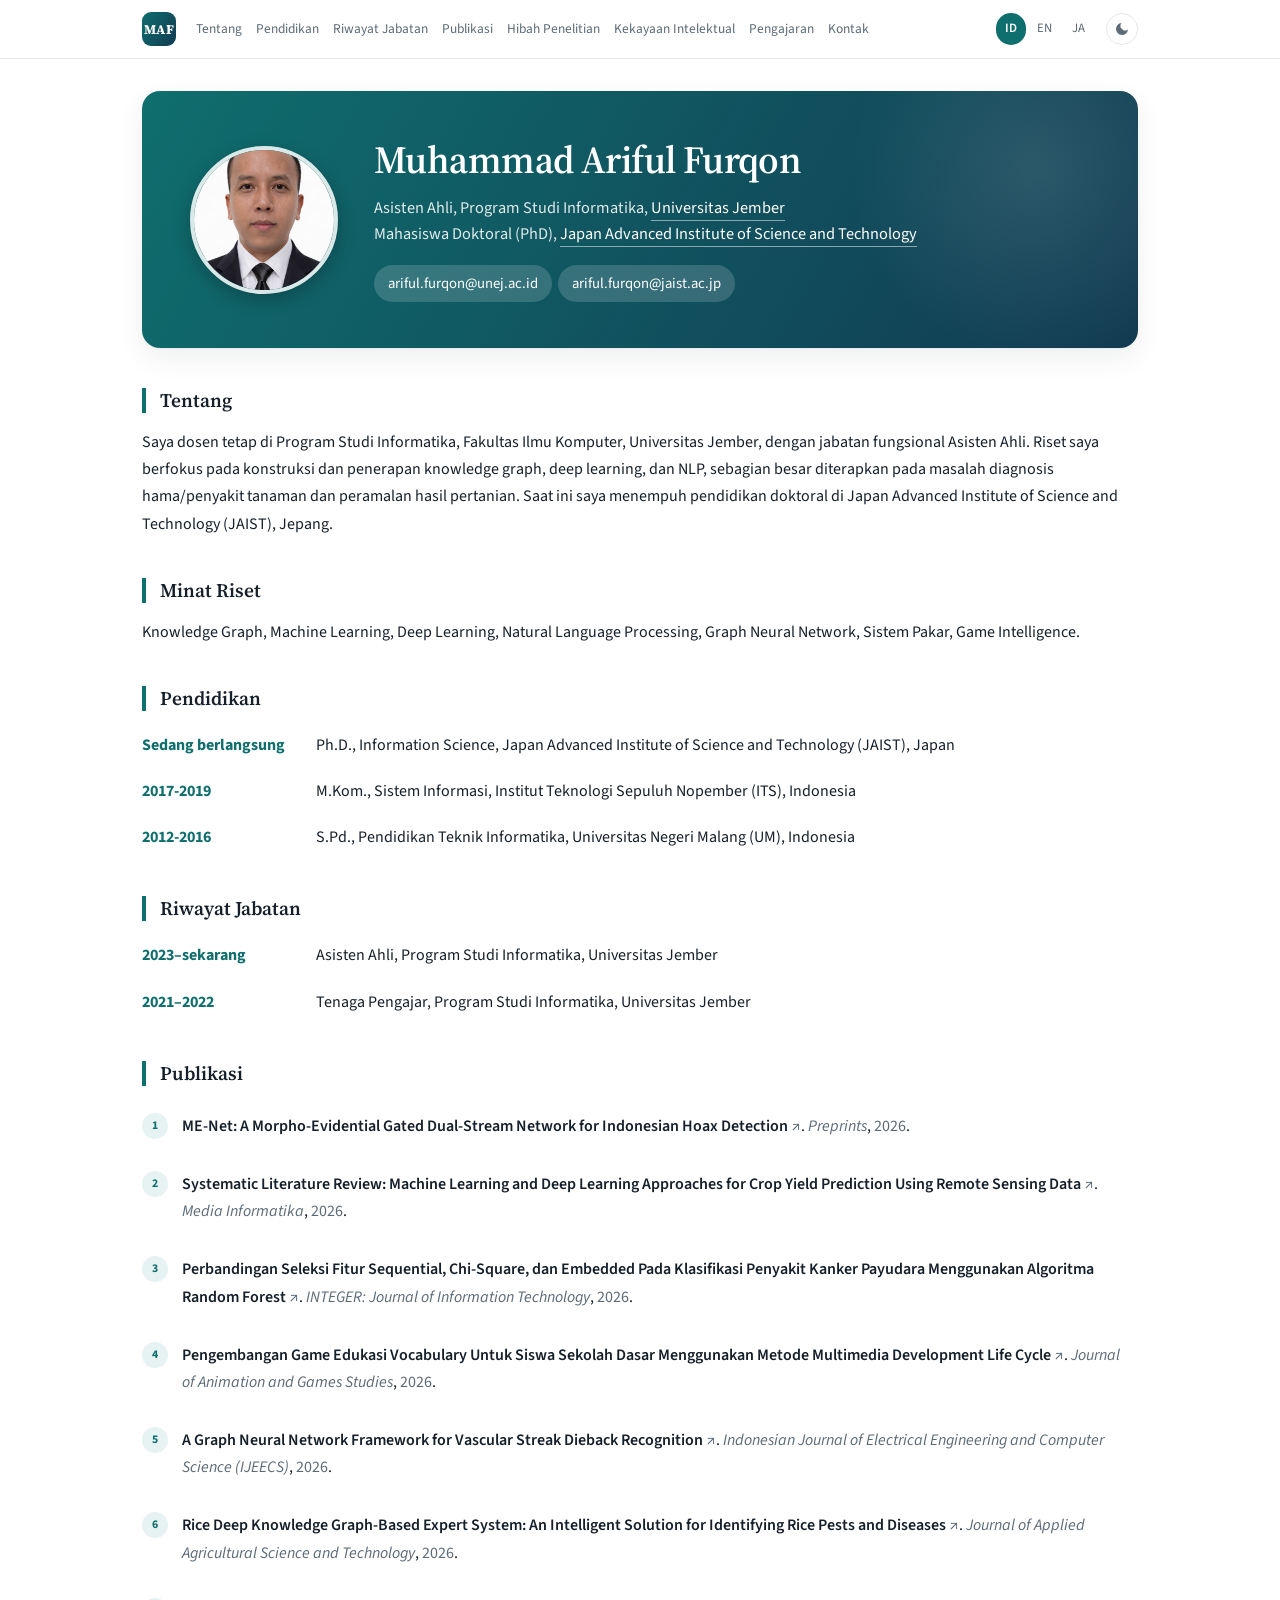
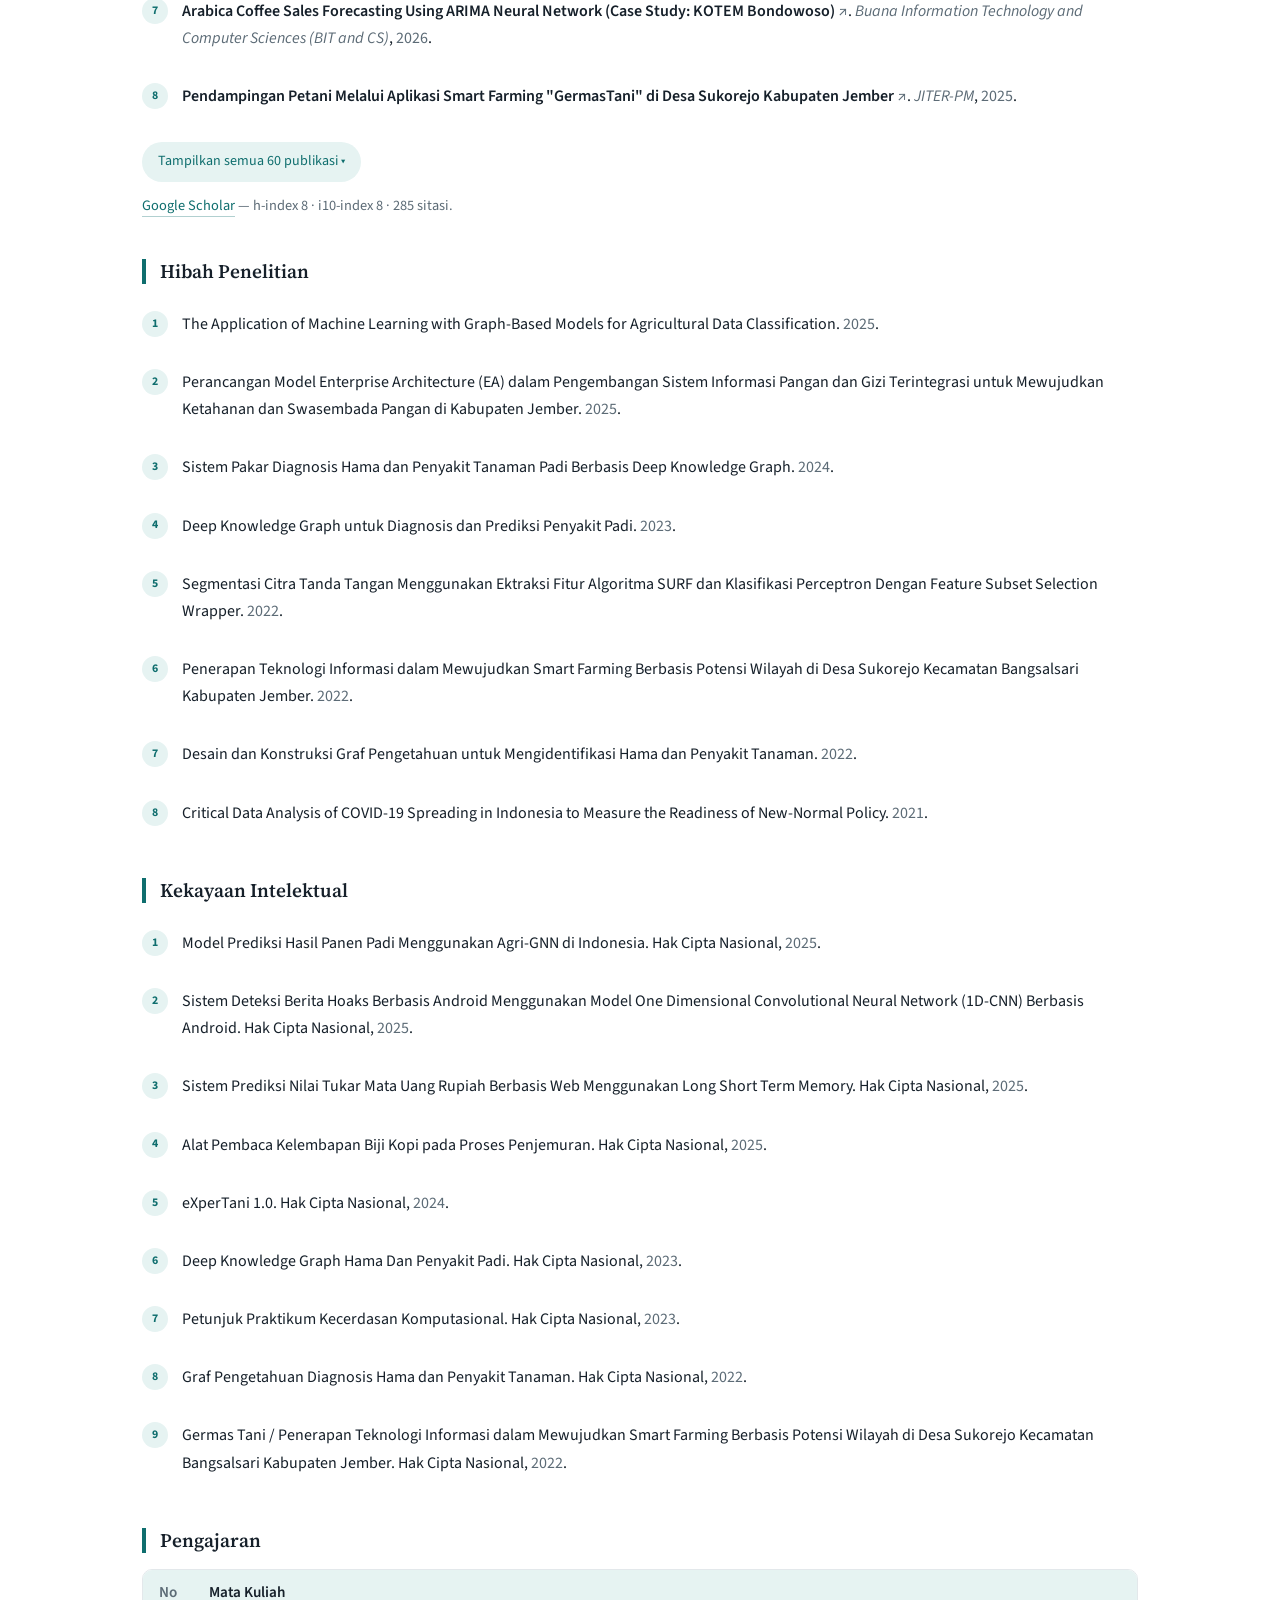
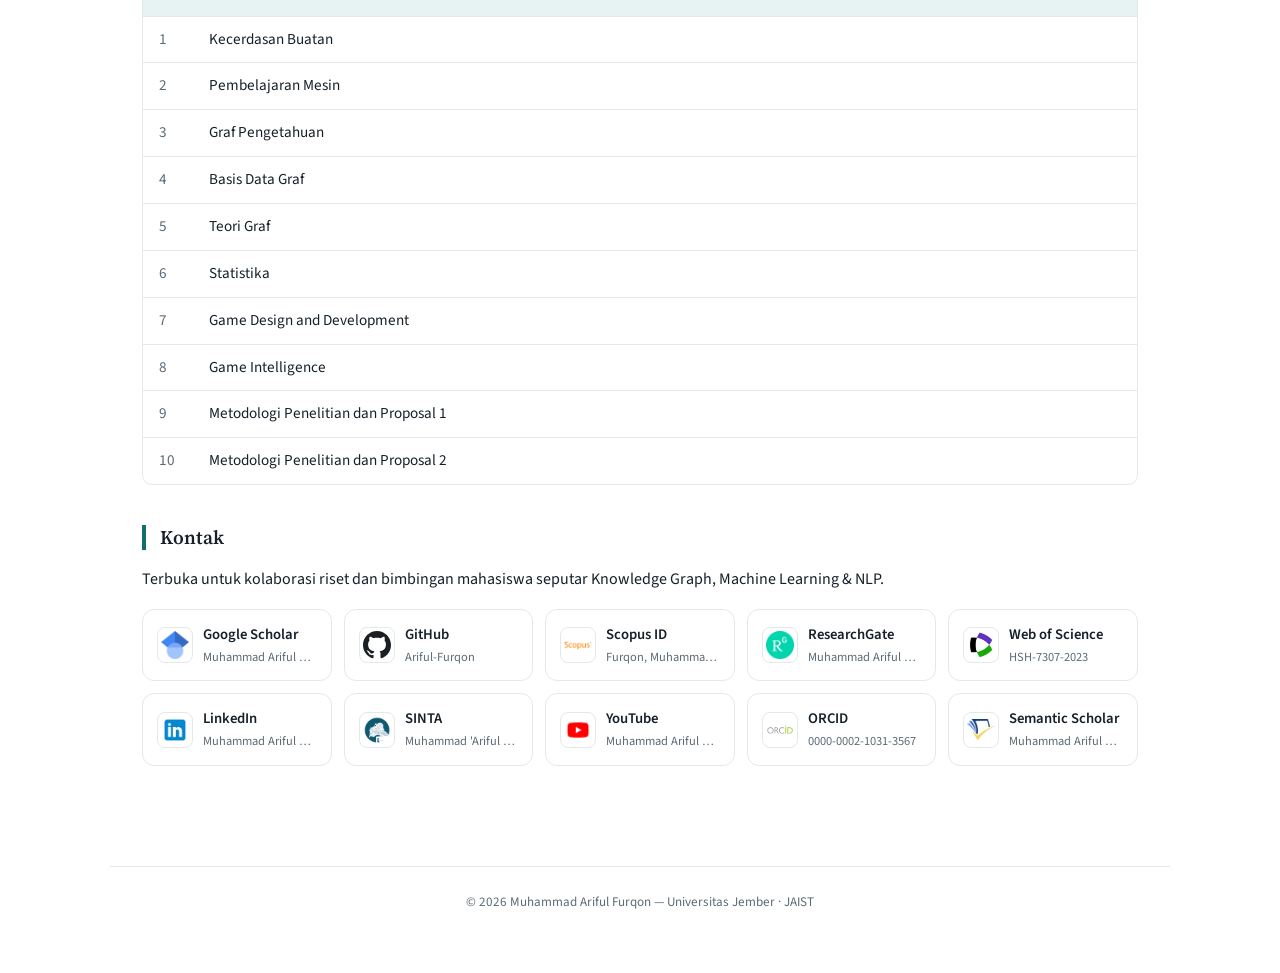
==== commit 8c18a1d1: "Generate index page" ====
--- a/index.html
+++ b/index.html
@@ -12,6 +12,10 @@
     <title>Muhammad Ariful Furqon — Informatika Universitas Jember &amp; JAIST</title>
     <link rel="icon" type="image/svg+xml" href="data:image/svg+xml,%3Csvg xmlns='http://www.w3.org/2000/svg' viewBox='0 0 64 64'%3E%3Crect width='64' height='64' rx='14' fill='%230f6e6e'/%3E%3Ctext x='32' y='42' font-family='Georgia,serif' font-size='24' font-weight='700' fill='%23ffffff' text-anchor='middle'%3EMAF%3C/text%3E%3C/svg%3E" />
     <link rel="canonical" href="https://ariful-furqon.github.io/" />
+    <link rel="alternate" hreflang="id" href="https://ariful-furqon.github.io/" />
+    <link rel="alternate" hreflang="en" href="https://ariful-furqon.github.io/en/" />
+    <link rel="alternate" hreflang="ja" href="https://ariful-furqon.github.io/ja/" />
+    <link rel="alternate" hreflang="x-default" href="https://ariful-furqon.github.io/" />
     <link rel="alternate" type="application/xml" title="Sitemap" href="https://ariful-furqon.github.io/sitemap.xml" />
     <link rel="preload" as="image" href="img/Photograph.jpeg" fetchpriority="high" />
     <meta property="og:type" content="profile" />
@@ -38,7 +42,7 @@
     <link rel="preconnect" href="https://fonts.googleapis.com" />
     <link rel="preconnect" href="https://fonts.gstatic.com" crossorigin />
     <link href="https://fonts.googleapis.com/css2?family=Source+Sans+3:wght@400;500;600;700&family=Source+Serif+4:wght@500;600;700&display=swap" rel="stylesheet" />
-    <link rel="stylesheet" href="style.css?v=21" />
+    <link rel="stylesheet" href="style.css?v=22" />
     <script>
       (function () {
         try {
@@ -1207,8 +1211,8 @@
           <a href="#teaching" data-i18n="h_teaching">Pengajaran</a>
           <a href="#contact" data-i18n="h_contact">Kontak</a>
         </div>
-        <div class="lang-toggle" aria-label="Language">
-          <button type="button" data-lang="id" class="active">ID</button><button type="button" data-lang="en">EN</button><button type="button" data-lang="ja">JA</button>
+        <div class="lang-toggle" role="group" aria-label="Language">
+          <a href="/" data-lang="id" hreflang="id" lang="id" class="active">ID</a><a href="/en/" data-lang="en" hreflang="en" lang="en">EN</a><a href="/ja/" data-lang="ja" hreflang="ja" lang="ja">JA</a>
         </div>
         <button type="button" class="theme-toggle" id="theme-toggle" aria-label="Ganti tema gelap/terang" title="Ganti tema gelap/terang">
           <svg class="icon-moon" viewBox="0 0 24 24" aria-hidden="true"><path d="M21 12.8A9 9 0 1 1 11.2 3a7 7 0 0 0 9.8 9.8z" /></svg>
@@ -1239,7 +1243,7 @@
 
       <section id="research" aria-labelledby="research-heading">
         <h2 id="research-heading" data-i18n="h_research">Minat Riset</h2>
-        <p class="tight-text" data-i18n="research_text">Knowledge Graphs, Machine Learning, Deep Learning, Natural Language Processing, Graph Neural Networks, Expert Systems, Game Intelligence.</p>
+        <p class="tight-text" data-i18n="research_text">Knowledge Graph, Machine Learning, Deep Learning, Natural Language Processing, Graph Neural Network, Sistem Pakar, Game Intelligence.</p>
       </section>
 
       <section id="education" aria-labelledby="education-heading">
@@ -1323,7 +1327,7 @@
           <li><a href="https://scholar.google.com/scholar?q=Pengembangan%20Game%20Edukasi%20Berbasis%20Mobile%20pada%20Kompetensi%20Pengalamatan%20Jaringan%20untuk%20Program%20Keahlian%20TKJ%20SMK%20Negeri%201%20Lumajang" target="_blank" rel="noreferrer">Pengembangan Game Edukasi Berbasis Mobile pada Kompetensi Pengalamatan Jaringan untuk Program Keahlian TKJ SMK Negeri 1 Lumajang</a>. <span class="venue">Skripsi, Universitas Negeri Malang</span>, <span class="year">2016</span>.</li>
           <li><a href="https://scholar.google.com/scholar?q=Pengembangan%20Game%20Edukasi%20Berbasis%20Mobile%20pada%20Kompetensi%20Pengalamatan%20Jaringan%20untuk%20SMK%20Program%20Keahlian%20TKJ" target="_blank" rel="noreferrer">Pengembangan Game Edukasi Berbasis Mobile pada Kompetensi Pengalamatan Jaringan untuk SMK Program Keahlian TKJ</a>. <span class="venue">Seminar Nasional Teknologi dan Rekayasa Informasi</span>, <span class="year">2016</span>.</li>
         </ol>
-        <button type="button" class="list-toggle" id="pub-toggle" aria-expanded="false" aria-controls="pub-list" data-i18n="pub_toggle_show">Tampilkan semua 60 publikasi ▾</button>
+        <button type="button" class="list-toggle" id="pub-toggle" aria-expanded="false" aria-controls="pub-list" data-show="Tampilkan semua 60 publikasi ▾" data-hide="Tampilkan lebih sedikit ▴">Tampilkan semua 60 publikasi ▾</button>
         <p class="meta"><a href="https://scholar.google.com/citations?user=IkUbP6sAAAAJ&hl=en" target="_blank" rel="noreferrer">Google Scholar</a> — h-index 8 · i10-index 8 · 285 <span data-i18n="lbl_citations">sitasi</span>.</p>
       </section>
 
@@ -1433,6 +1437,6 @@
     <footer>
       <div>© <span id="year"></span> Muhammad Ariful Furqon — Universitas Jember · JAIST</div>
     </footer>
-    <script src="script.js?v=16"></script>
+    <script src="script.js?v=17"></script>
   </body>
 </html>
--- a/style.css
+++ b/style.css
@@ -94,13 +94,14 @@
 
 /* Language toggle */
 .lang-toggle { display: flex; gap: 2px; flex-shrink: 0; }
-.lang-toggle button {
+.lang-toggle a {
   background: none; border: none; padding: 5px 9px; margin: 0;
   font: inherit; font-size: .8rem; color: var(--muted); cursor: pointer; border-radius: 999px;
+  text-decoration: none;
   transition: background .15s ease, color .15s ease;
 }
-.lang-toggle button:hover { background: var(--accent-soft); color: var(--link); }
-.lang-toggle button.active { color: var(--on-accent); background: var(--accent); font-weight: 600; cursor: default; }
+.lang-toggle a:hover { background: var(--accent-soft); color: var(--link); border-color: transparent; }
+.lang-toggle a.active { color: var(--on-accent); background: var(--accent); font-weight: 600; cursor: default; }
 .theme-toggle {
   display: inline-flex; align-items: center; justify-content: center;
   width: 32px; height: 32px; padding: 0; margin-left: -8px;
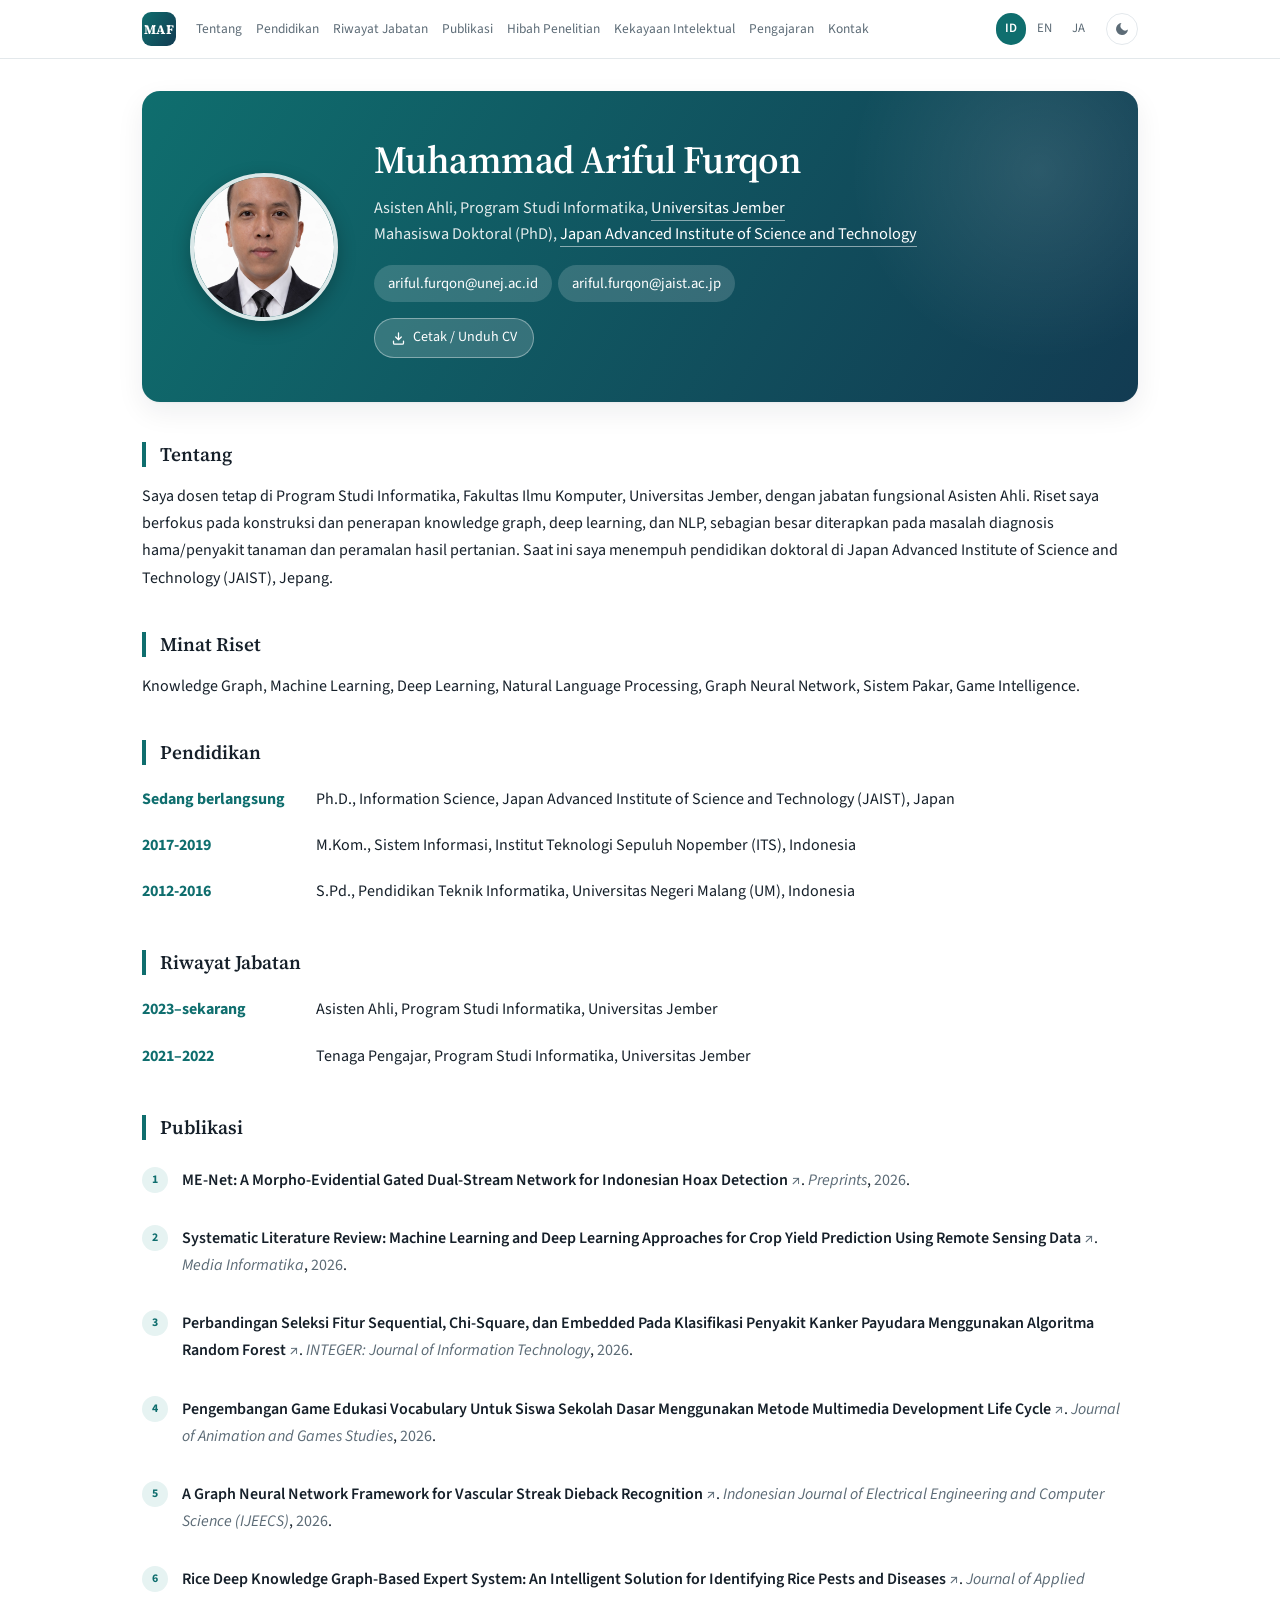
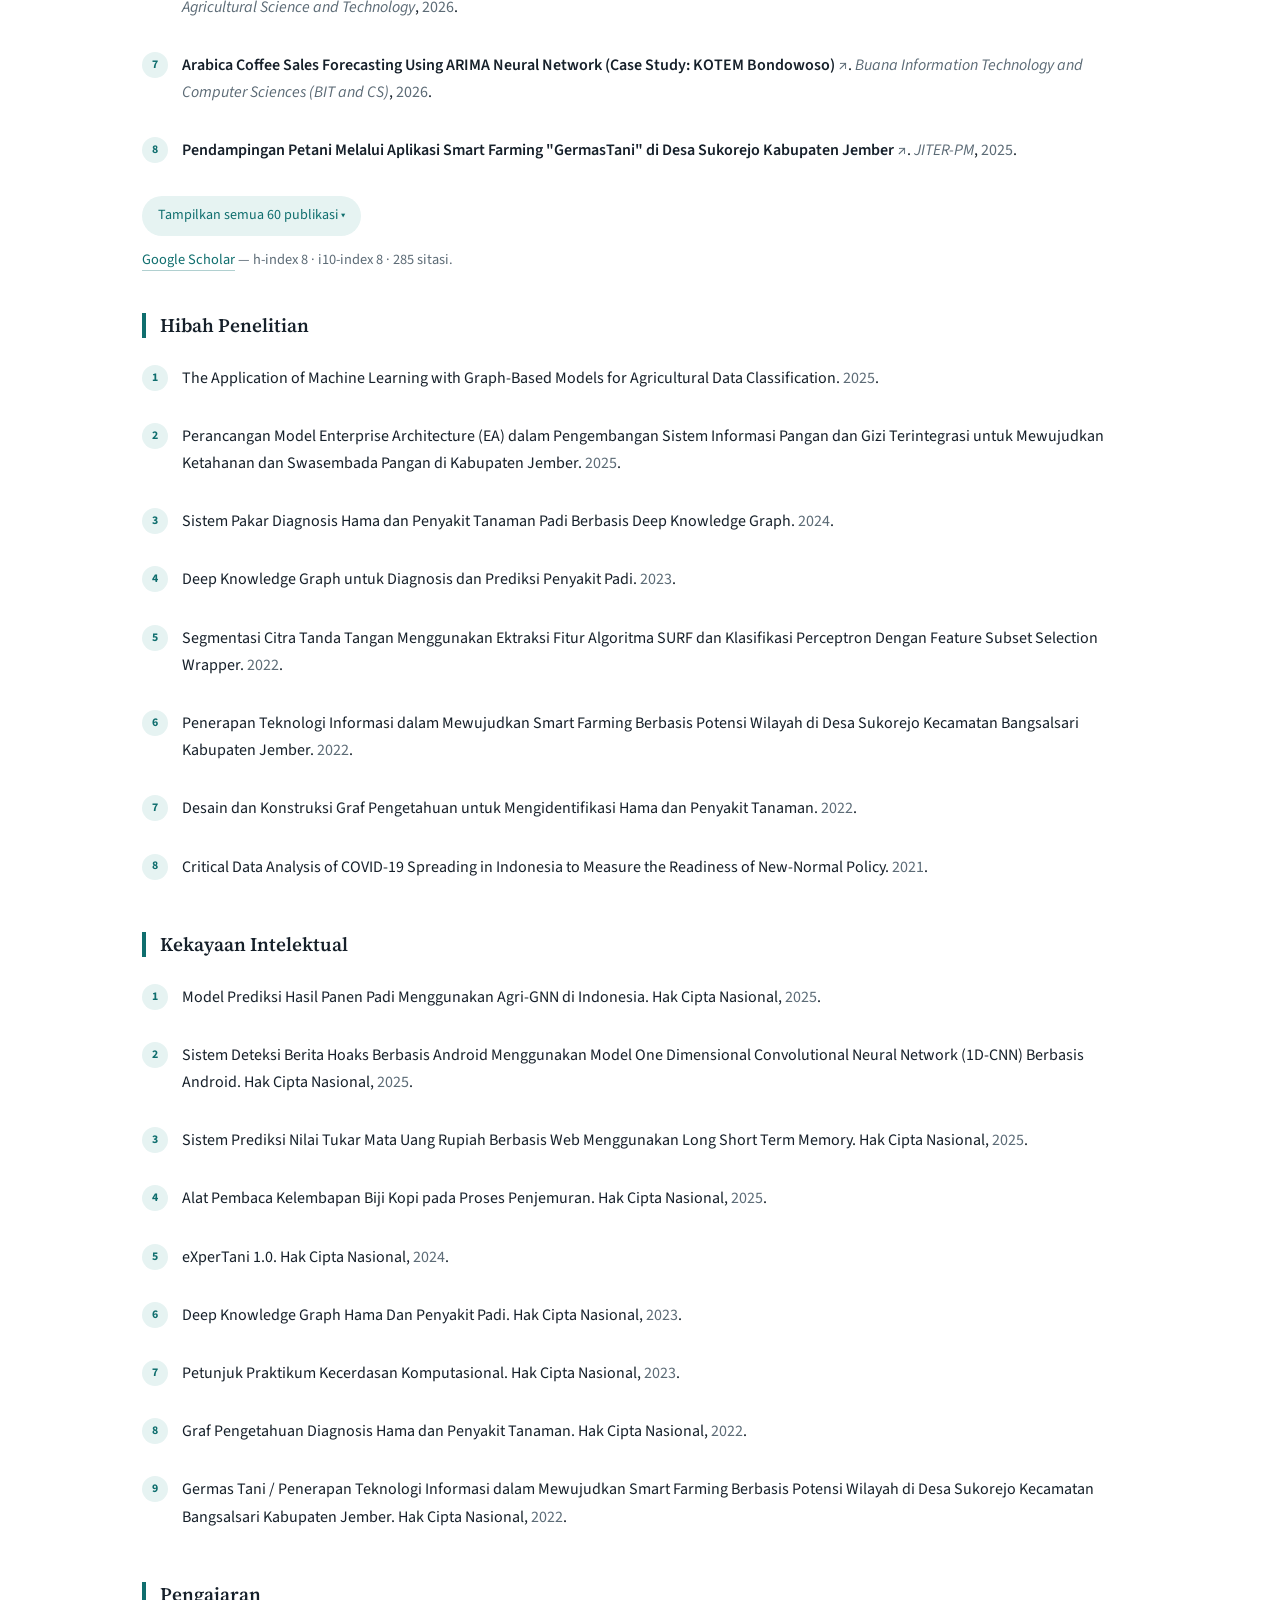
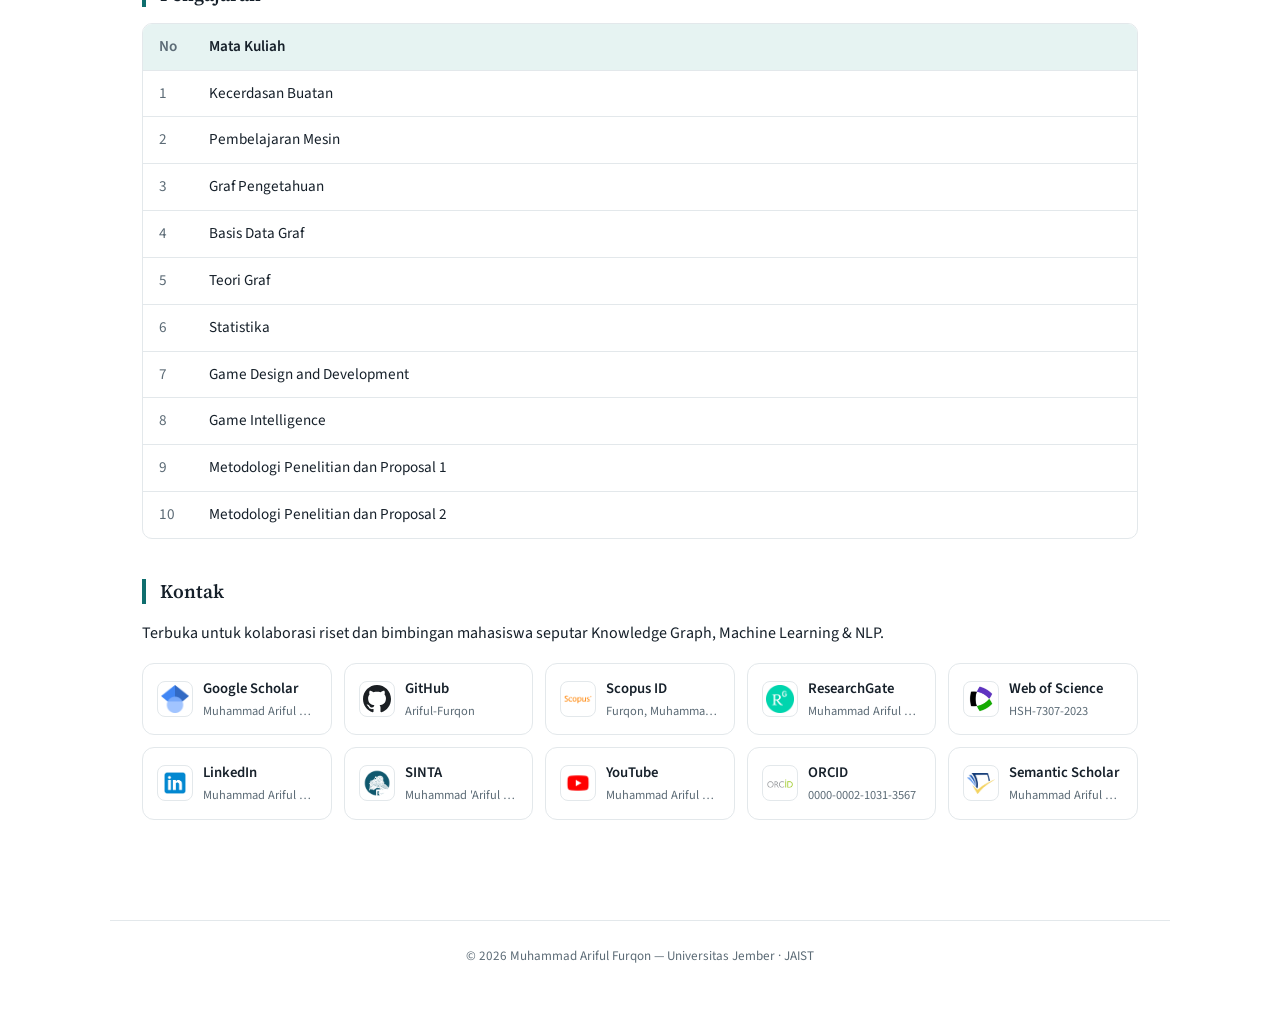
==== commit a4b06031: "CV Print" ====
--- a/index.html
+++ b/index.html
@@ -42,7 +42,7 @@
     <link rel="preconnect" href="https://fonts.googleapis.com" />
     <link rel="preconnect" href="https://fonts.gstatic.com" crossorigin />
     <link href="https://fonts.googleapis.com/css2?family=Source+Sans+3:wght@400;500;600;700&family=Source+Serif+4:wght@500;600;700&display=swap" rel="stylesheet" />
-    <link rel="stylesheet" href="style.css?v=22" />
+    <link rel="stylesheet" href="style.css?v=24" />
     <script>
       (function () {
         try {
@@ -1232,6 +1232,9 @@
           </p>
           <p class="links">
             <a href="mailto:ariful.furqon@unej.ac.id">ariful.furqon@unej.ac.id</a><span class="sep">·</span><a href="mailto:ariful.furqon@jaist.ac.jp">ariful.furqon@jaist.ac.jp</a>
+          </p>
+          <p class="header-actions">
+            <button type="button" class="cv-print" id="cv-print"><svg viewBox="0 0 24 24" aria-hidden="true"><path d="M12 3v11m0 0 4.5-4.5M12 14l-4.5-4.5M4 16v3a2 2 0 0 0 2 2h12a2 2 0 0 0 2-2v-3" /></svg><span data-i18n="cv_print">Cetak / Unduh CV</span></button>
           </p>
         </div>
       </header>
@@ -1436,7 +1439,8 @@
 
     <footer>
       <div>© <span id="year"></span> Muhammad Ariful Furqon — Universitas Jember · JAIST</div>
+      <div class="print-url">https://ariful-furqon.github.io/</div>
     </footer>
-    <script src="script.js?v=17"></script>
+    <script src="script.js?v=18"></script>
   </body>
 </html>
--- a/style.css
+++ b/style.css
@@ -153,6 +153,22 @@
 .links a { color: #fff; border: none; background: rgba(255, 255, 255, .16); padding: 6px 14px; border-radius: 999px; margin: 2px 6px 2px 0; display: inline-block; }
 .links a:hover { background: rgba(255, 255, 255, .3); color: #fff; }
 .links span.sep { display: none; }
+.header-actions { margin: 14px 0 0; }
+.cv-print {
+  font: inherit; font-size: .88rem;
+  display: inline-flex; align-items: center; gap: 7px;
+  color: #fff; background: rgba(255, 255, 255, .16);
+  border: 1px solid rgba(255, 255, 255, .38);
+  padding: 7px 16px; border-radius: 999px; cursor: pointer;
+  transition: background .15s ease, border-color .15s ease;
+}
+.cv-print svg {
+  width: 15px; height: 15px; flex-shrink: 0;
+  fill: none; stroke: currentColor; stroke-width: 2;
+  stroke-linecap: round; stroke-linejoin: round;
+}
+.cv-print:hover { background: rgba(255, 255, 255, .3); border-color: #fff; }
+.print-url { display: none; }
 
 /* Sections */
 section { margin-bottom: 40px; }
@@ -293,3 +309,100 @@
   .plain-list .yr { min-width: auto; }
   .pub-list li, .grant-list li { padding-left: 34px; }
 }
+
+/* ---------------------------------------------------------------------------
+   Print / "Save as PDF": the page doubles as the CV, so no separate PDF file
+   has to be kept in sync. Colors are forced back to the light palette because
+   the dark theme is unreadable on paper.
+   --------------------------------------------------------------------------- */
+@media print {
+  @page { margin: 14mm 13mm 16mm; }
+
+  :root, :root[data-theme="dark"] {
+    --ink: #111111;
+    --muted: #444444;
+    --line: #bbbbbb;
+    --link: #111111;
+    --accent: #111111;
+    --accent-soft: transparent;
+    --paper: #ffffff;
+    --shadow: none;
+    color-scheme: light;
+  }
+  html { scroll-behavior: auto; }
+  body { font-size: 10.5pt; line-height: 1.45; background: #fff; color: #111; }
+  .page, footer { max-width: none; margin: 0; padding: 0; }
+
+  /* Interactive chrome has no meaning on paper. */
+  .site-nav, .theme-toggle, .lang-toggle, .list-toggle, .header-actions,
+  .profile-link-card .badge, header::after { display: none !important; }
+
+  /* Flatten the hero into a plain CV masthead. */
+  header {
+    display: flex; gap: 18px; align-items: flex-start;
+    background: none; box-shadow: none; border-radius: 0;
+    padding: 0 0 12px; margin-bottom: 18px;
+    border-bottom: 1.5pt solid #111;
+  }
+  .avatar {
+    width: 26mm; height: 26mm; border: none; box-shadow: none;
+  }
+  header h1 { color: #111; font-size: 20pt; margin-bottom: 4px; }
+  :root[lang="ja"] .name-ja { color: #444; margin: 0 0 6px; }
+  .affil { color: #111; font-size: 10.5pt; margin-bottom: 6px; }
+  .affil a, .links a, a { color: #111; border: none; background: none; }
+  .links { font-size: 10pt; }
+  .links a { padding: 0; margin: 0; }
+  .links span.sep { display: inline; margin: 0 6px; color: #444; }
+
+  section { margin-bottom: 16px; }
+  section h2 {
+    font-size: 12pt; margin-bottom: 8px;
+    padding-left: 0; border-left: none;
+    border-bottom: .75pt solid #111; padding-bottom: 3px;
+    break-after: avoid; page-break-after: avoid;
+  }
+
+  /* Numbered entries become plain "n." markers — no filled circles to print. */
+  .pub-list li, .grant-list li {
+    padding: 2px 0 2px 26px; border-radius: 0; break-inside: avoid; page-break-inside: avoid;
+  }
+  .pub-list li::before, .grant-list li::before {
+    content: counter(item) ".";
+    background: none; color: #111; font-weight: 600;
+    width: 22px; height: auto; top: 2px;
+    display: block; text-align: right;
+  }
+  .pub-list li:hover, .grant-list li:hover, .teaching-table tbody tr:hover { background: none; }
+  .pub-list li > a:first-child::after { content: none; }
+
+  /* The publication list is collapsed on screen; a CV needs all of it. */
+  .pub-list.collapsed li:nth-child(n+9) { display: list-item; }
+
+  .plain-list li { padding: 2px 0; break-inside: avoid; page-break-inside: avoid; }
+  .plain-list .yr { color: #111; min-width: 130px; }
+
+  .table-wrap { border: none; border-radius: 0; overflow: visible; }
+  .teaching-table { font-size: 10pt; }
+  .teaching-table th { background: none; border-bottom: .75pt solid #111; }
+  .teaching-table th, .teaching-table td { padding: 3px 10px 3px 0; }
+
+  /* Profile links: keep the destination readable, drop the card styling. */
+  .profile-links-grid {
+    display: block; margin-top: 8px; columns: 2; column-gap: 24px;
+  }
+  .profile-link-card {
+    display: block; border: none; border-radius: 0; padding: 1px 0;
+    box-shadow: none; transform: none; break-inside: avoid;
+  }
+  .profile-link-text { display: block; }
+  .profile-link-text strong { font-size: 10pt; }
+  .profile-link-text strong::after { content: ": "; font-weight: 400; }
+  .profile-link-url { display: inline; white-space: normal; color: #444; font-size: 10pt; }
+
+  footer {
+    border-top: .75pt solid #bbb; margin-top: 16px; padding-top: 8px;
+    font-size: 8.5pt; color: #444; text-align: left;
+  }
+  .print-url { display: block; }
+}
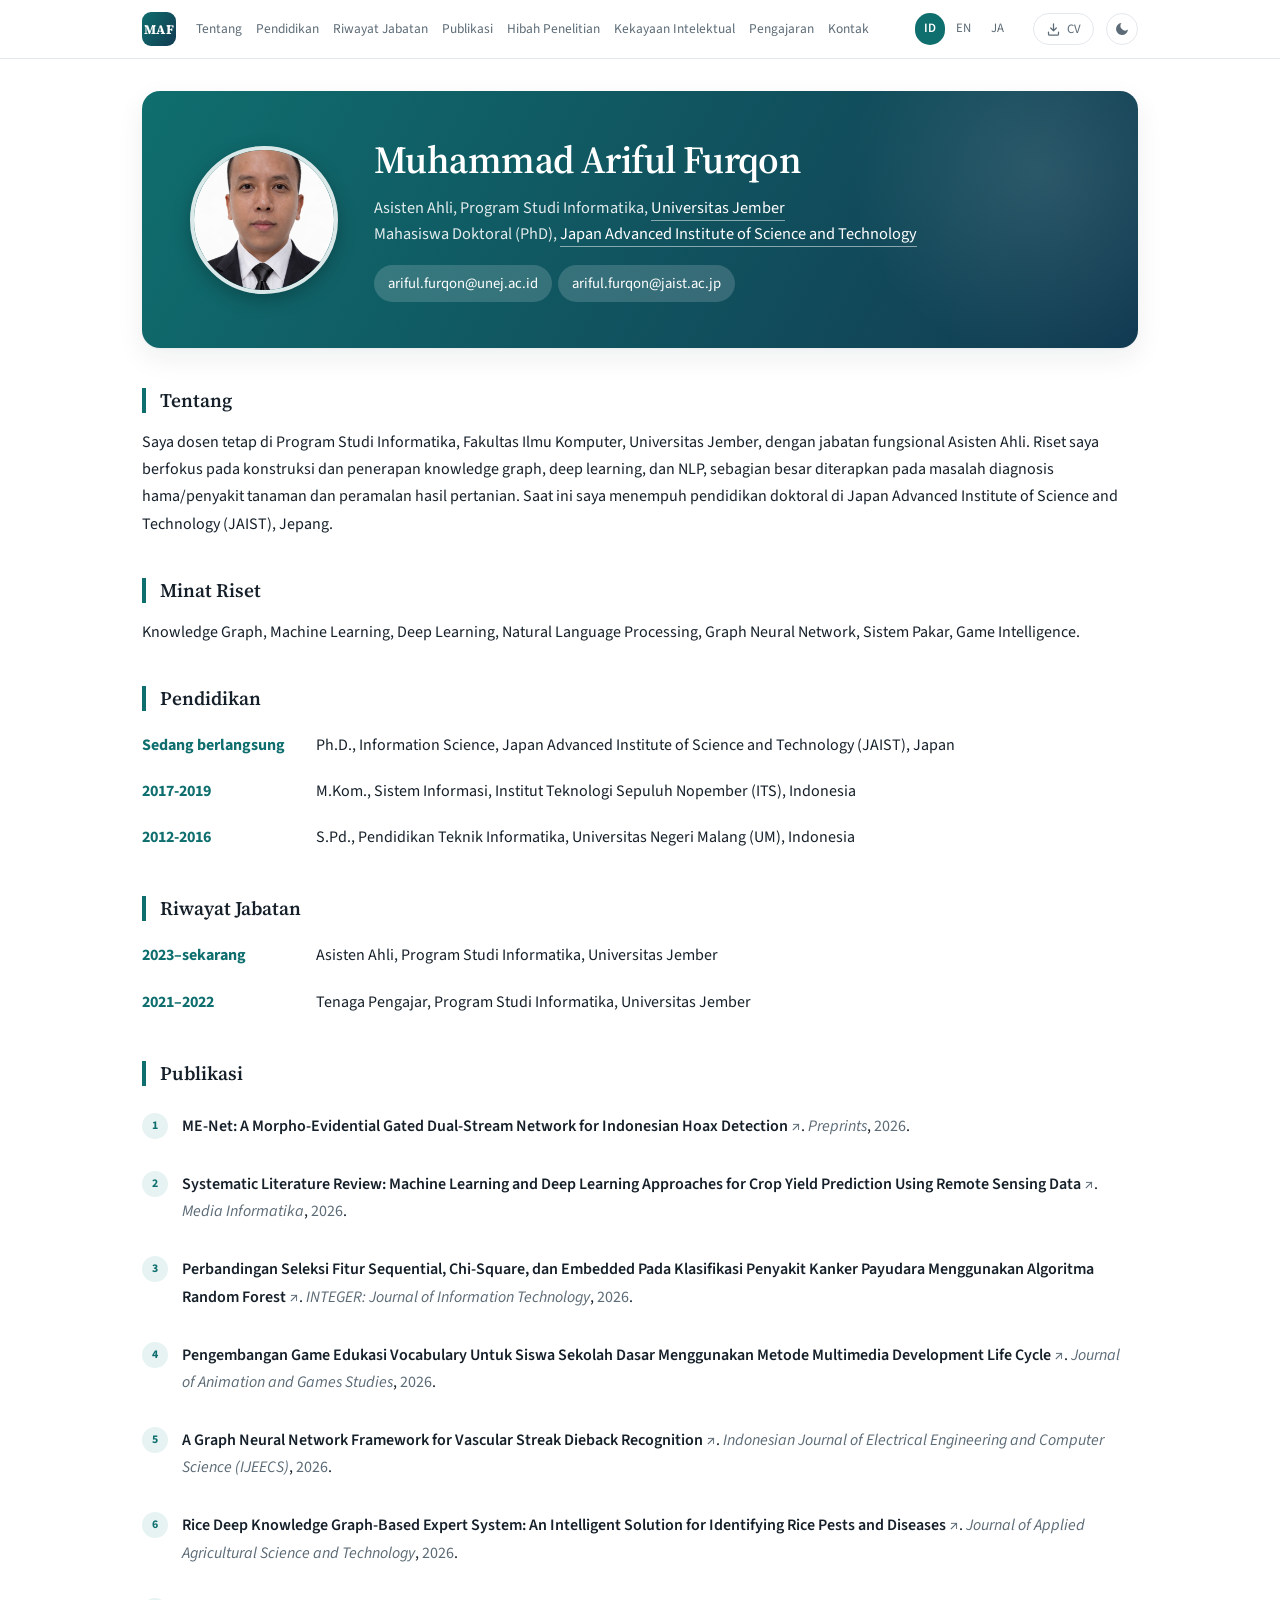
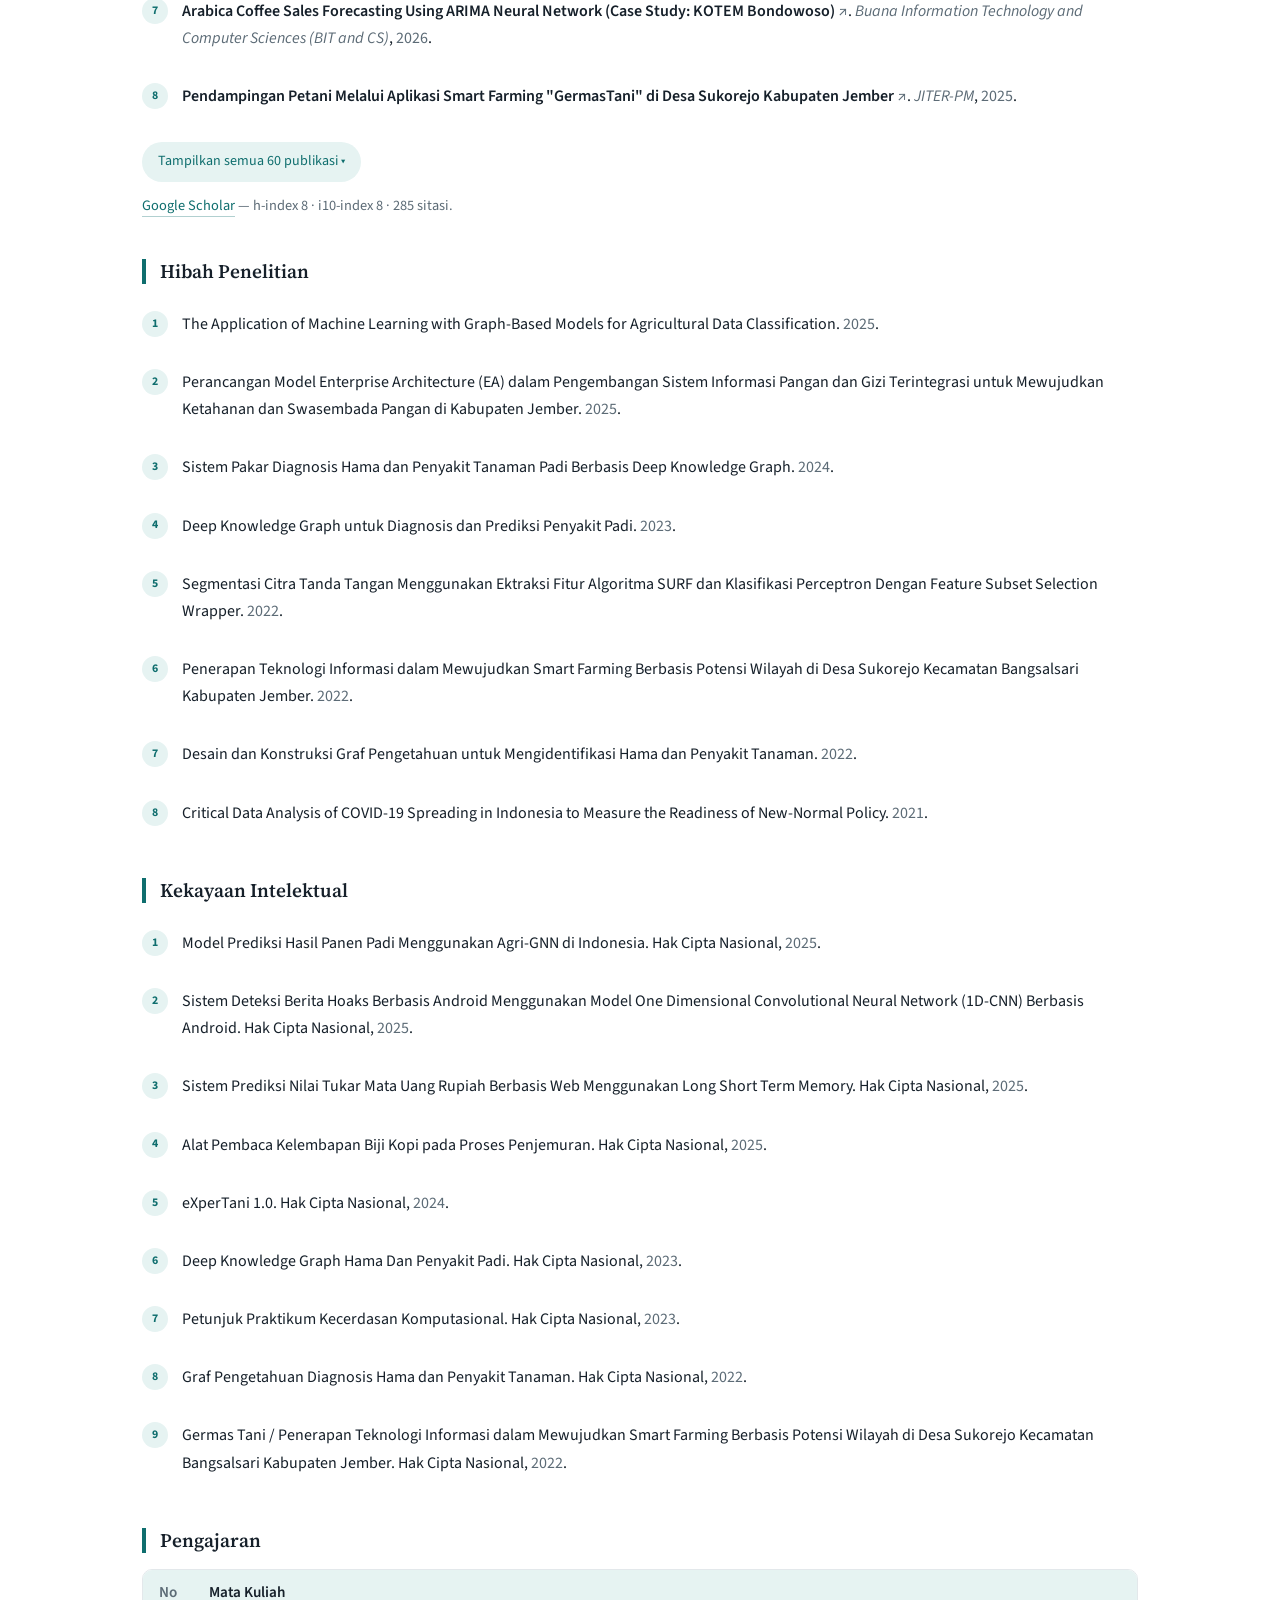
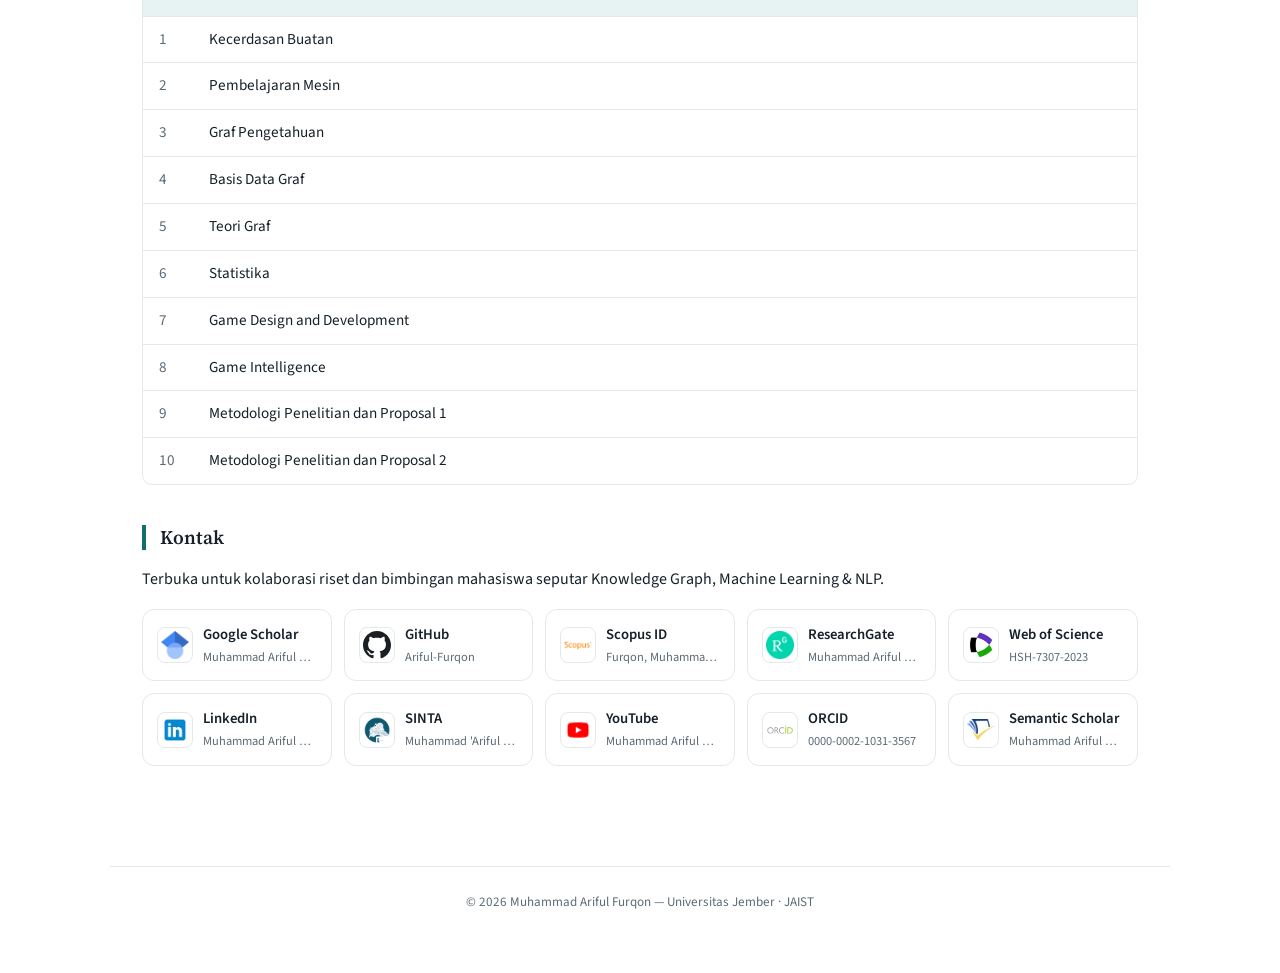
==== commit 47ae8db4: "accesibilty" ====
--- a/index.html
+++ b/index.html
@@ -42,7 +42,7 @@
     <link rel="preconnect" href="https://fonts.googleapis.com" />
     <link rel="preconnect" href="https://fonts.gstatic.com" crossorigin />
     <link href="https://fonts.googleapis.com/css2?family=Source+Sans+3:wght@400;500;600;700&family=Source+Serif+4:wght@500;600;700&display=swap" rel="stylesheet" />
-    <link rel="stylesheet" href="style.css?v=24" />
+    <link rel="stylesheet" href="style.css?v=27" />
     <script>
       (function () {
         try {
@@ -1198,23 +1198,25 @@
     </script>
   </head>
   <body>
-    <nav class="site-nav">
+    <a class="skip-link" href="#main" data-i18n="skip_link">Lewati ke konten utama</a>
+    <nav class="site-nav" aria-label="Utama">
       <div class="nav-inner">
         <a class="nav-logo" href="/" aria-label="Muhammad Ariful Furqon">MAF</a>
-        <div class="nav-links">
-          <a href="#about" data-i18n="h_about">Tentang</a>
-          <a href="#education" data-i18n="h_education">Pendidikan</a>
-          <a href="#positions" data-i18n="h_positions">Riwayat Jabatan</a>
-          <a href="#publications" data-i18n="h_publications">Publikasi</a>
-          <a href="#grants" data-i18n="h_grants">Hibah Penelitian</a>
-          <a href="#patents" data-i18n="h_patents">Kekayaan Intelektual</a>
-          <a href="#teaching" data-i18n="h_teaching">Pengajaran</a>
-          <a href="#contact" data-i18n="h_contact">Kontak</a>
+        <ul class="nav-links">
+          <li><a href="#about" data-i18n="h_about">Tentang</a></li>
+          <li><a href="#education" data-i18n="h_education">Pendidikan</a></li>
+          <li><a href="#positions" data-i18n="h_positions">Riwayat Jabatan</a></li>
+          <li><a href="#publications" data-i18n="h_publications">Publikasi</a></li>
+          <li><a href="#grants" data-i18n="h_grants">Hibah Penelitian</a></li>
+          <li><a href="#patents" data-i18n="h_patents">Kekayaan Intelektual</a></li>
+          <li><a href="#teaching" data-i18n="h_teaching">Pengajaran</a></li>
+          <li><a href="#contact" data-i18n="h_contact">Kontak</a></li>
+        </ul>
+        <div class="lang-toggle" role="group" aria-label="Bahasa">
+          <a href="/" data-lang="id" hreflang="id" lang="id" class="active" aria-current="page">ID</a><a href="/en/" data-lang="en" hreflang="en" lang="en">EN</a><a href="/ja/" data-lang="ja" hreflang="ja" lang="ja">JA</a>
         </div>
-        <div class="lang-toggle" role="group" aria-label="Language">
-          <a href="/" data-lang="id" hreflang="id" lang="id" class="active">ID</a><a href="/en/" data-lang="en" hreflang="en" lang="en">EN</a><a href="/ja/" data-lang="ja" hreflang="ja" lang="ja">JA</a>
-        </div>
-        <button type="button" class="theme-toggle" id="theme-toggle" aria-label="Ganti tema gelap/terang" title="Ganti tema gelap/terang">
+        <button type="button" class="cv-print" id="cv-print" aria-label="Cetak / Unduh CV (PDF)" title="Cetak / Unduh CV (PDF)"><svg viewBox="0 0 24 24" aria-hidden="true"><path d="M12 3v11m0 0 4.5-4.5M12 14l-4.5-4.5M4 16v3a2 2 0 0 0 2 2h12a2 2 0 0 0 2-2v-3" /></svg><span class="cv-print-label" data-i18n="cv_print">CV</span></button>
+        <button type="button" class="theme-toggle" id="theme-toggle" aria-pressed="false" aria-label="Ganti tema gelap/terang" title="Ganti tema gelap/terang">
           <svg class="icon-moon" viewBox="0 0 24 24" aria-hidden="true"><path d="M21 12.8A9 9 0 1 1 11.2 3a7 7 0 0 0 9.8 9.8z" /></svg>
           <svg class="icon-sun" viewBox="0 0 24 24" aria-hidden="true"><path d="M12 17a5 5 0 1 1 0-10 5 5 0 0 1 0 10zm0-15 1.8 3h-3.6L12 2zm0 20-1.8-3h3.6L12 22zM2 12l3-1.8v3.6L2 12zm20 0-3 1.8v-3.6l3 1.8zM4.9 4.9l3.4.6-2.1 2.7-1.3-3.3zm14.2 14.2-3.4-.6 2.1-2.7 1.3 3.3zM19.1 4.9l-1.3 3.3-2.1-2.7 3.4-.6zM4.9 19.1l1.3-3.3 2.1 2.7-3.4.6z" /></svg>
         </button>
@@ -1232,9 +1234,6 @@
           </p>
           <p class="links">
             <a href="mailto:ariful.furqon@unej.ac.id">ariful.furqon@unej.ac.id</a><span class="sep">·</span><a href="mailto:ariful.furqon@jaist.ac.jp">ariful.furqon@jaist.ac.jp</a>
-          </p>
-          <p class="header-actions">
-            <button type="button" class="cv-print" id="cv-print"><svg viewBox="0 0 24 24" aria-hidden="true"><path d="M12 3v11m0 0 4.5-4.5M12 14l-4.5-4.5M4 16v3a2 2 0 0 0 2 2h12a2 2 0 0 0 2-2v-3" /></svg><span data-i18n="cv_print">Cetak / Unduh CV</span></button>
           </p>
         </div>
       </header>
@@ -1441,6 +1440,6 @@
       <div>© <span id="year"></span> Muhammad Ariful Furqon — Universitas Jember · JAIST</div>
       <div class="print-url">https://ariful-furqon.github.io/</div>
     </footer>
-    <script src="script.js?v=18"></script>
+    <script src="script.js?v=19"></script>
   </body>
 </html>
--- a/style.css
+++ b/style.css
@@ -49,6 +49,19 @@
 
 a { color: var(--link); text-decoration: none; border-bottom: 1px solid rgba(15, 110, 110, .32); transition: color .15s ease, border-color .15s ease; }
 a:hover { color: var(--link-hover); border-color: var(--link-hover); }
+
+/* Keyboard focus: one visible ring everywhere. Inside the dark hero the ring
+   turns white so it stays visible against the gradient. */
+:focus-visible { outline: 2px solid var(--link); outline-offset: 2px; border-radius: 4px; }
+header a:focus-visible, header button:focus-visible { outline-color: #fff; outline-offset: 3px; }
+
+.skip-link {
+  position: fixed; left: 12px; top: -60px; z-index: 200;
+  background: var(--accent); color: var(--on-accent); border: none;
+  padding: 10px 18px; border-radius: 0 0 10px 10px; font-size: .9rem;
+  transition: top .15s ease;
+}
+.skip-link:focus { top: 0; color: var(--on-accent); }
 h1, h2, h3 {
   font-family: "Source Serif 4", Georgia, "Times New Roman", serif;
   font-weight: 600;
@@ -85,7 +98,9 @@
 .nav-links {
   display: flex; flex-wrap: wrap; gap: 8px 14px;
   flex: 1;
-}
+  list-style: none; padding-left: 0; margin: 0;
+}
+.nav-links li { margin-bottom: 0; }
 .nav-links a {
   color: var(--muted); border: none; font-size: .84rem;
   white-space: nowrap; padding: 4px 0;
@@ -153,21 +168,20 @@
 .links a { color: #fff; border: none; background: rgba(255, 255, 255, .16); padding: 6px 14px; border-radius: 999px; margin: 2px 6px 2px 0; display: inline-block; }
 .links a:hover { background: rgba(255, 255, 255, .3); color: #fff; }
 .links span.sep { display: none; }
-.header-actions { margin: 14px 0 0; }
 .cv-print {
-  font: inherit; font-size: .88rem;
-  display: inline-flex; align-items: center; gap: 7px;
-  color: #fff; background: rgba(255, 255, 255, .16);
-  border: 1px solid rgba(255, 255, 255, .38);
-  padding: 7px 16px; border-radius: 999px; cursor: pointer;
-  transition: background .15s ease, border-color .15s ease;
+  font: inherit; font-size: .8rem;
+  display: inline-flex; align-items: center; gap: 6px; flex-shrink: 0;
+  height: 32px; padding: 0 12px;
+  background: none; border: 1px solid var(--line); border-radius: 999px;
+  color: var(--muted); cursor: pointer; line-height: 1;
+  transition: background .15s ease, color .15s ease, border-color .15s ease;
 }
 .cv-print svg {
   width: 15px; height: 15px; flex-shrink: 0;
   fill: none; stroke: currentColor; stroke-width: 2;
   stroke-linecap: round; stroke-linejoin: round;
 }
-.cv-print:hover { background: rgba(255, 255, 255, .3); border-color: #fff; }
+.cv-print:hover { background: var(--accent-soft); color: var(--link); border-color: var(--accent); }
 .print-url { display: none; }
 
 /* Sections */
@@ -294,8 +308,10 @@
   .nav-inner { padding: 10px 16px; gap: 8px 12px; align-items: center; }
   .nav-logo { order: 1; }
   .lang-toggle { order: 2; margin-left: auto; }
+  .cv-print { order: 3; }
+  .theme-toggle { order: 4; }
   .nav-links {
-    order: 3; flex-basis: 100%;
+    order: 5; flex-basis: 100%;
     gap: 6px 14px; font-size: .82rem;
     justify-content: flex-start;
   }
@@ -315,6 +331,16 @@
    has to be kept in sync. Colors are forced back to the light palette because
    the dark theme is unreadable on paper.
    --------------------------------------------------------------------------- */
+@media (prefers-reduced-motion: reduce) {
+  html { scroll-behavior: auto; }
+  *, *::before, *::after {
+    animation-duration: .01ms !important;
+    animation-iteration-count: 1 !important;
+    transition-duration: .01ms !important;
+    scroll-behavior: auto !important;
+  }
+}
+
 @media print {
   @page { margin: 14mm 13mm 16mm; }
 
@@ -334,7 +360,7 @@
   .page, footer { max-width: none; margin: 0; padding: 0; }
 
   /* Interactive chrome has no meaning on paper. */
-  .site-nav, .theme-toggle, .lang-toggle, .list-toggle, .header-actions,
+  .skip-link, .site-nav, .theme-toggle, .lang-toggle, .list-toggle,
   .profile-link-card .badge, header::after { display: none !important; }
 
   /* Flatten the hero into a plain CV masthead. */
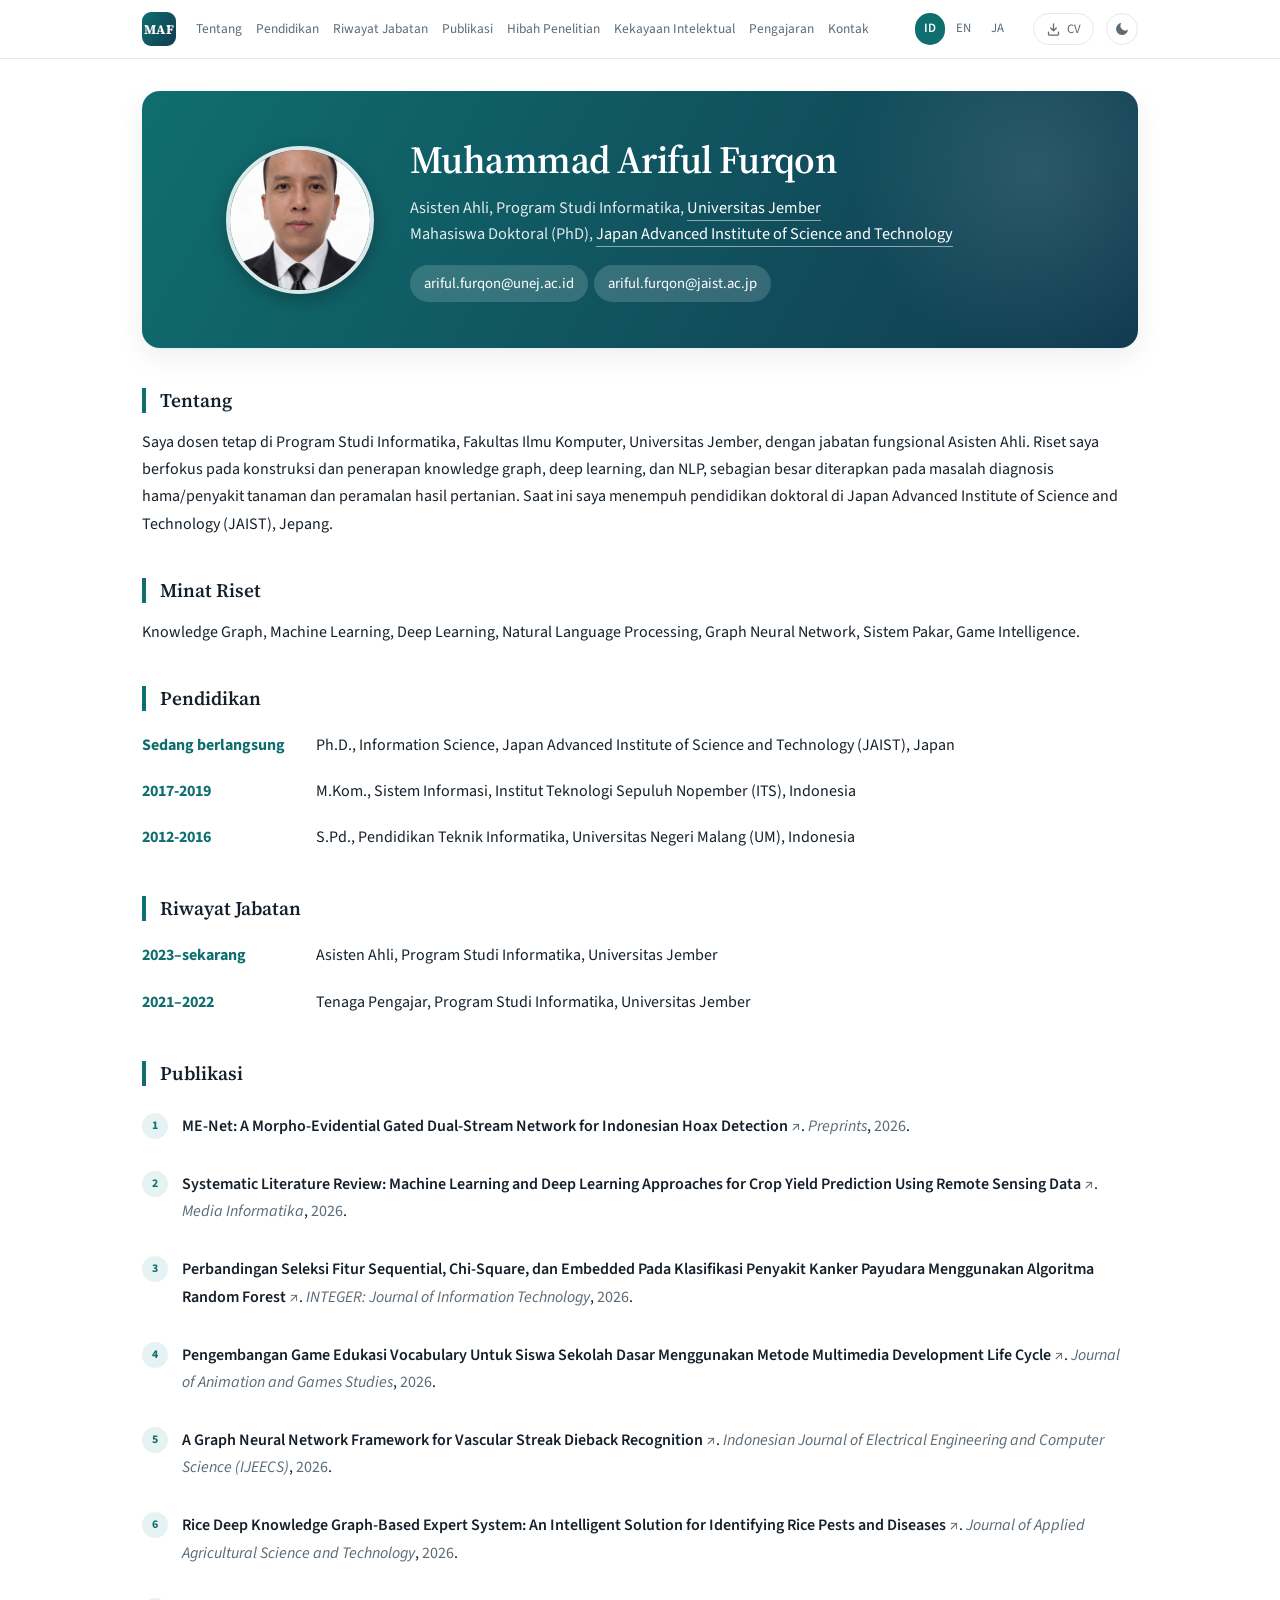
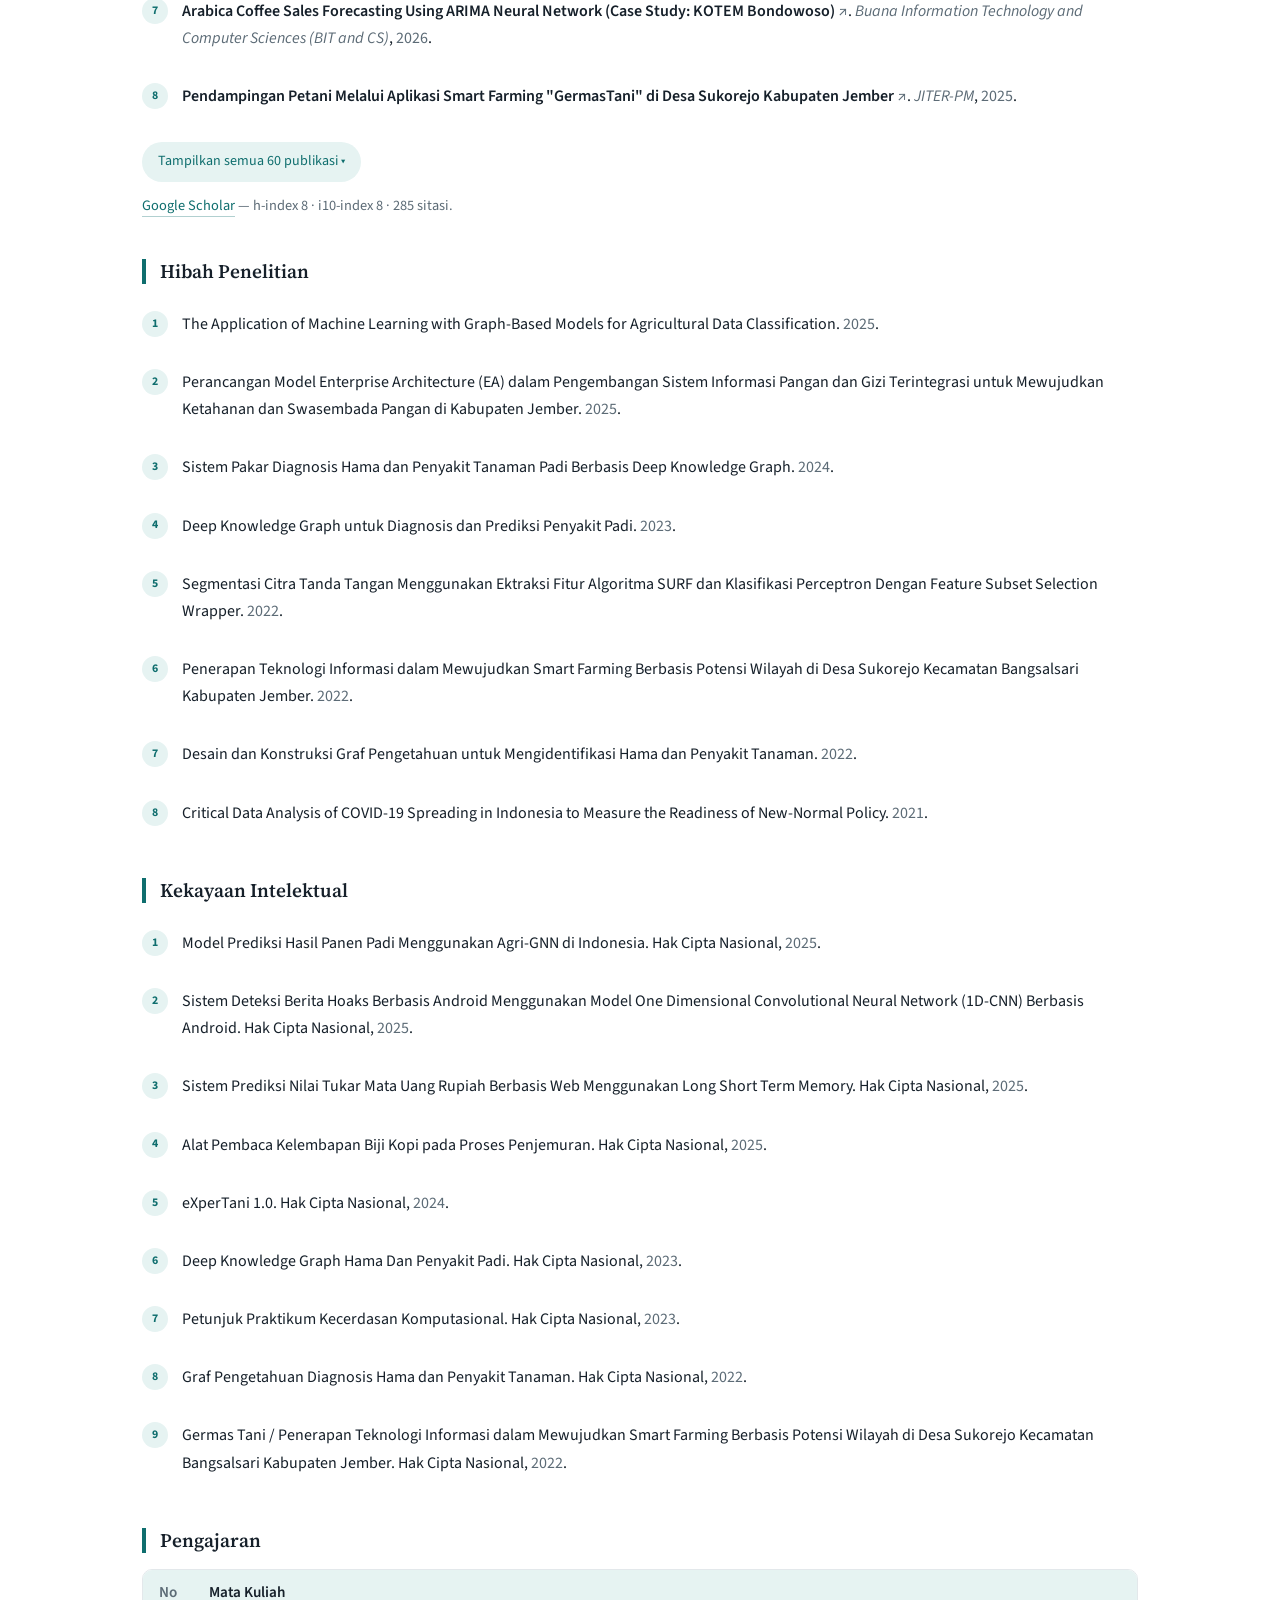
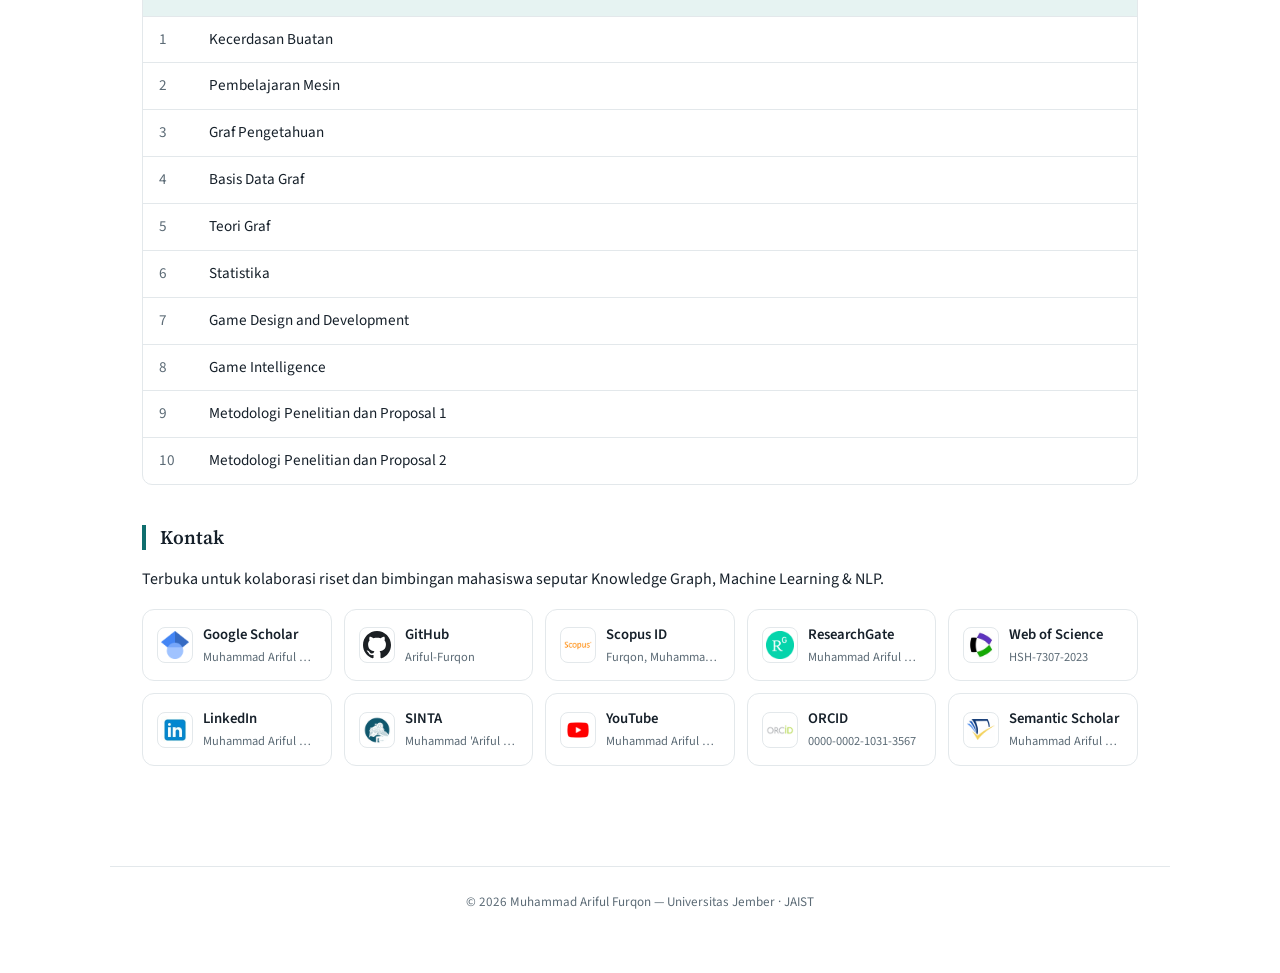
==== commit 75531d85: "optimize image" ====
--- a/index.html
+++ b/index.html
@@ -17,7 +17,7 @@
     <link rel="alternate" hreflang="ja" href="https://ariful-furqon.github.io/ja/" />
     <link rel="alternate" hreflang="x-default" href="https://ariful-furqon.github.io/" />
     <link rel="alternate" type="application/xml" title="Sitemap" href="https://ariful-furqon.github.io/sitemap.xml" />
-    <link rel="preload" as="image" href="img/Photograph.jpeg" fetchpriority="high" />
+    <link rel="preload" as="image" href="img/avatar.webp" type="image/webp" fetchpriority="high" />
     <meta property="og:type" content="profile" />
     <meta property="og:site_name" content="Muhammad Ariful Furqon" />
     <meta property="og:locale" content="id_ID" />
@@ -42,7 +42,7 @@
     <link rel="preconnect" href="https://fonts.googleapis.com" />
     <link rel="preconnect" href="https://fonts.gstatic.com" crossorigin />
     <link href="https://fonts.googleapis.com/css2?family=Source+Sans+3:wght@400;500;600;700&family=Source+Serif+4:wght@500;600;700&display=swap" rel="stylesheet" />
-    <link rel="stylesheet" href="style.css?v=27" />
+    <link rel="stylesheet" href="style.css?v=28" />
     <script>
       (function () {
         try {
@@ -1224,7 +1224,10 @@
     </nav>
     <main class="page" id="main">
       <header>
-        <img class="avatar" src="img/Photograph.jpeg" alt="Foto Muhammad Ariful Furqon, dosen Informatika Universitas Jember" fetchpriority="high" decoding="async" width="148" height="148" />
+        <picture>
+          <source srcset="img/avatar.webp" type="image/webp" />
+          <img class="avatar" src="img/avatar.jpg" alt="Foto Muhammad Ariful Furqon, dosen Informatika Universitas Jember" fetchpriority="high" decoding="async" width="148" height="148" />
+        </picture>
         <div>
           <h1>Muhammad Ariful Furqon</h1>
           <p class="name-ja" lang="ja" translate="no">ムハンマド・アリフル・フルコン</p>
--- a/style.css
+++ b/style.css
@@ -146,6 +146,8 @@
   background: radial-gradient(circle, rgba(255, 255, 255, .11), rgba(255, 255, 255, 0) 70%);
 }
 header > * { position: relative; z-index: 1; }
+/* <picture> must not become the flex item; the <img> inside it should be. */
+header picture { display: contents; }
 .avatar {
   width: 148px; height: 148px; border-radius: 50%; object-fit: cover;
   flex-shrink: 0; border: 4px solid rgba(255, 255, 255, .85);
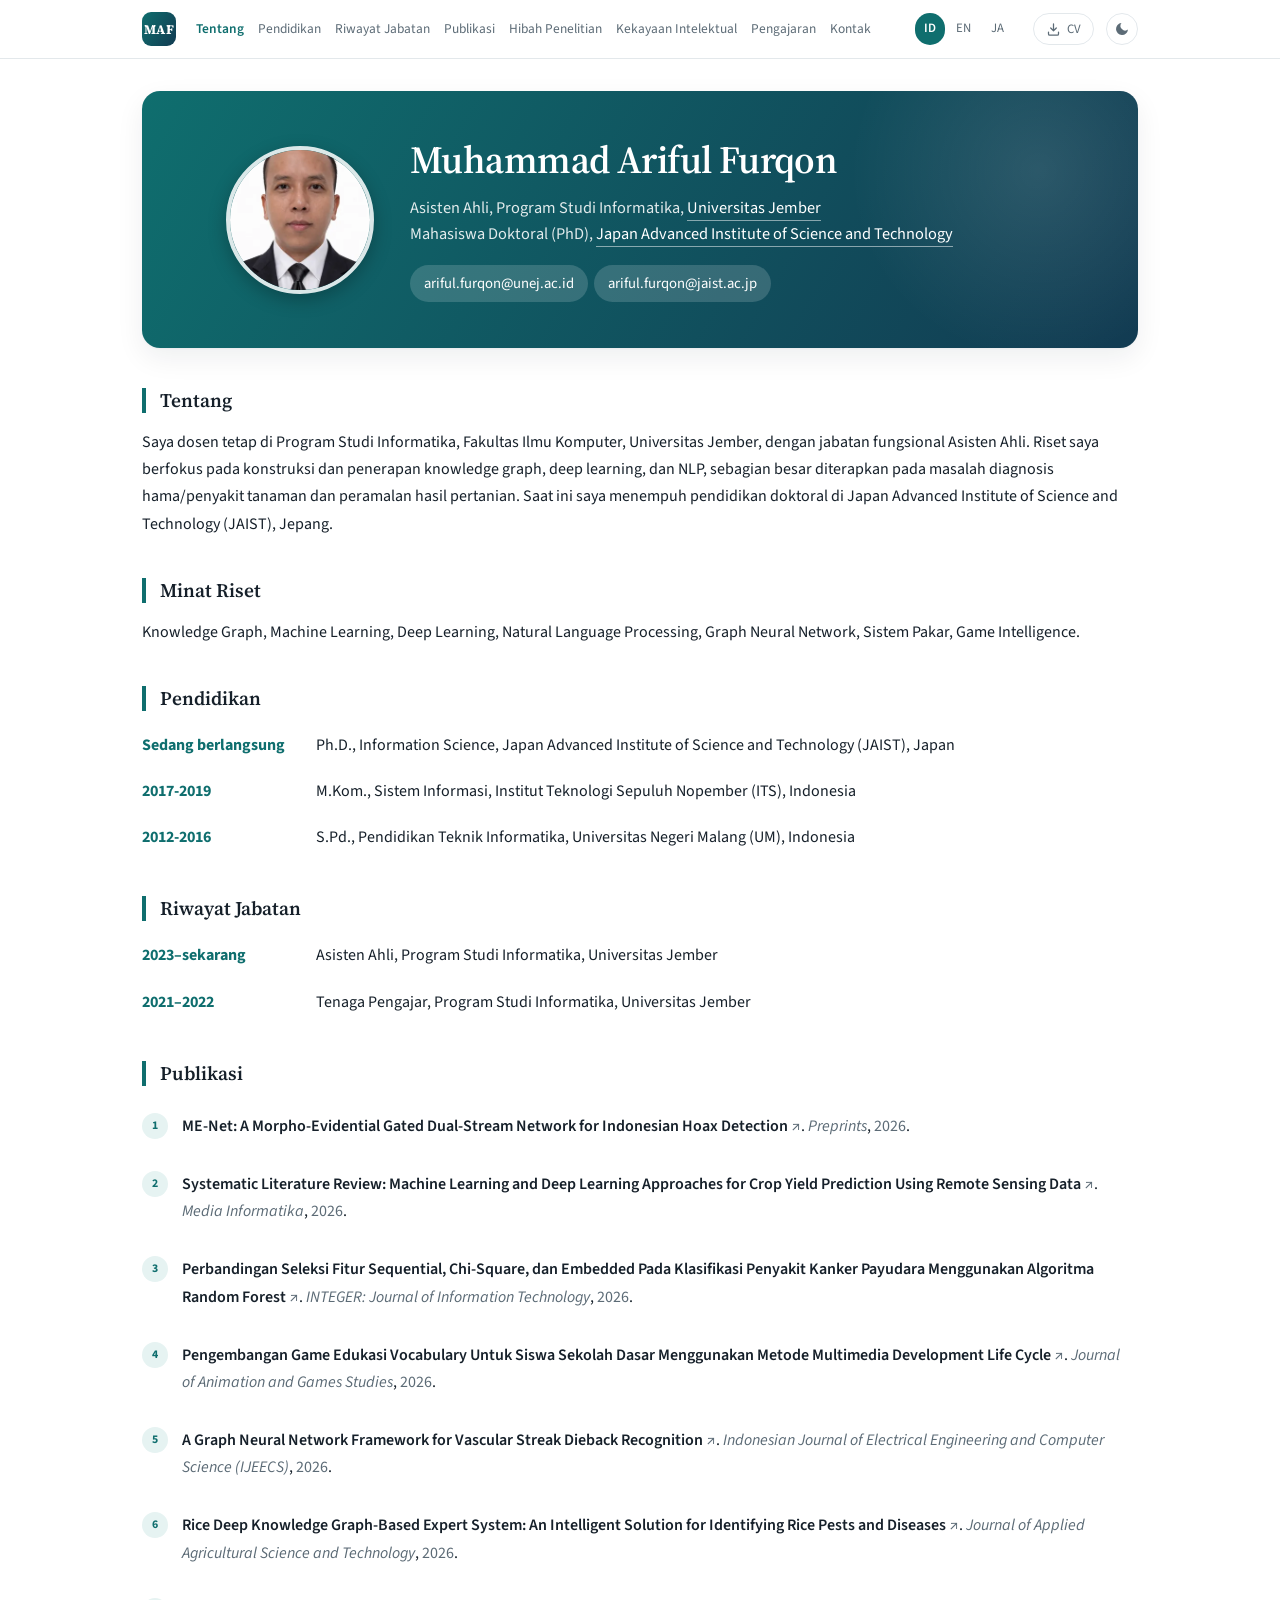
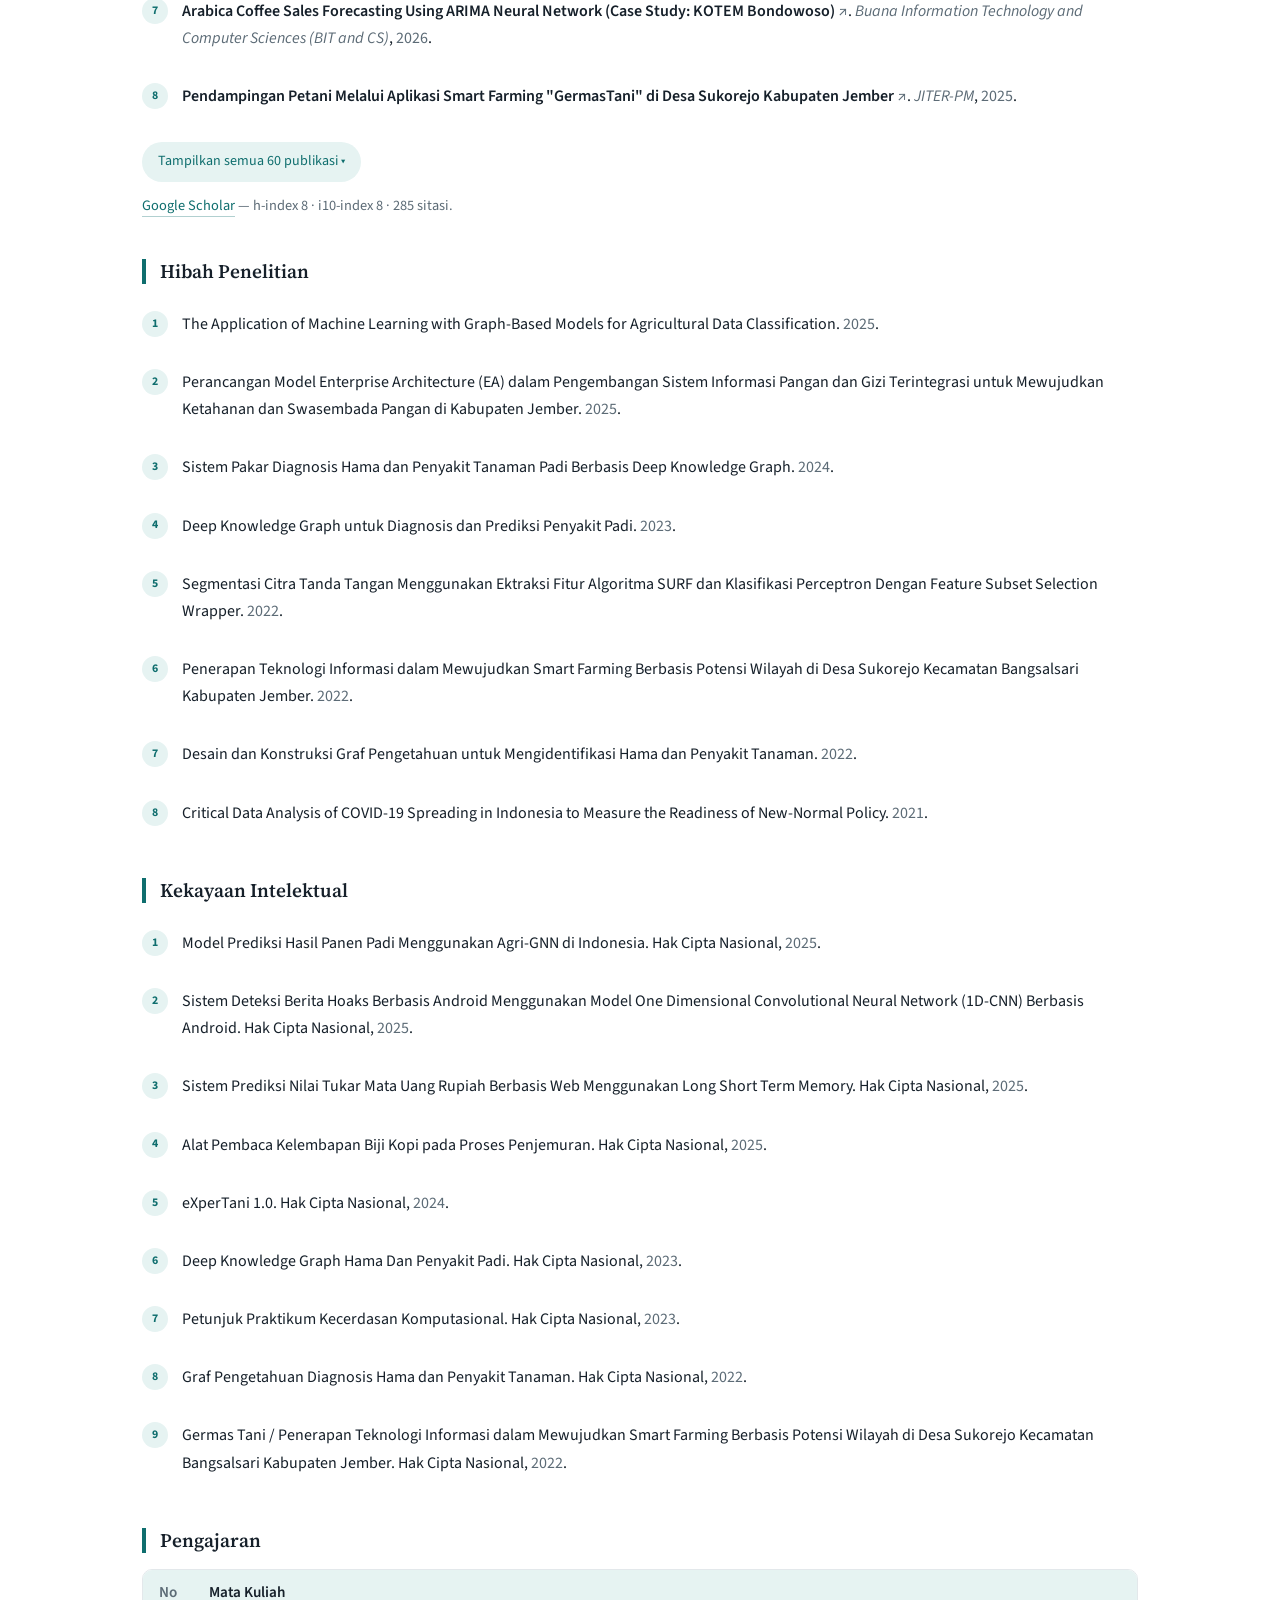
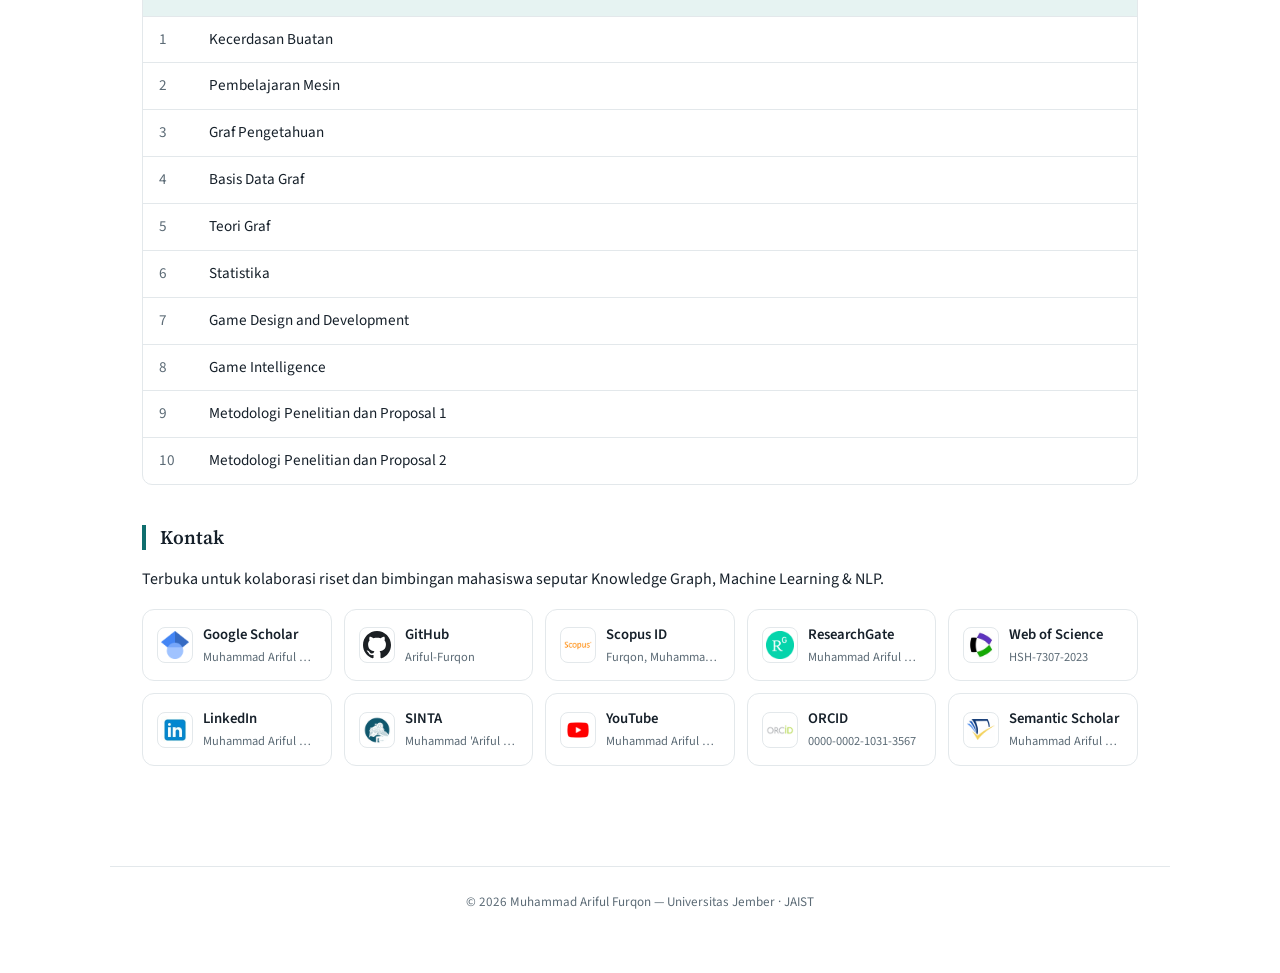
==== commit 66a1c748: "optimize page" ====
--- a/index.html
+++ b/index.html
@@ -11,6 +11,8 @@
     <meta name="theme-color" content="#0f6e6e" />
     <title>Muhammad Ariful Furqon — Informatika Universitas Jember &amp; JAIST</title>
     <link rel="icon" type="image/svg+xml" href="data:image/svg+xml,%3Csvg xmlns='http://www.w3.org/2000/svg' viewBox='0 0 64 64'%3E%3Crect width='64' height='64' rx='14' fill='%230f6e6e'/%3E%3Ctext x='32' y='42' font-family='Georgia,serif' font-size='24' font-weight='700' fill='%23ffffff' text-anchor='middle'%3EMAF%3C/text%3E%3C/svg%3E" />
+    <link rel="apple-touch-icon" href="/img/apple-touch-icon.png" />
+    <link rel="manifest" href="/site.webmanifest" />
     <link rel="canonical" href="https://ariful-furqon.github.io/" />
     <link rel="alternate" hreflang="id" href="https://ariful-furqon.github.io/" />
     <link rel="alternate" hreflang="en" href="https://ariful-furqon.github.io/en/" />
@@ -42,7 +44,7 @@
     <link rel="preconnect" href="https://fonts.googleapis.com" />
     <link rel="preconnect" href="https://fonts.gstatic.com" crossorigin />
     <link href="https://fonts.googleapis.com/css2?family=Source+Sans+3:wght@400;500;600;700&family=Source+Serif+4:wght@500;600;700&display=swap" rel="stylesheet" />
-    <link rel="stylesheet" href="style.css?v=28" />
+    <link rel="stylesheet" href="style.css?v=29" />
     <script>
       (function () {
         try {
@@ -65,7 +67,7 @@
             "inLanguage": ["id", "en", "ja"],
             "mainEntity": { "@id": "https://orcid.org/0000-0002-1031-3567" },
             "about": { "@id": "https://orcid.org/0000-0002-1031-3567" },
-            "dateModified": "2026-09-21",
+            "dateModified": "2026-09-22",
             "primaryImageOfPage": "https://ariful-furqon.github.io/img/Photograph.jpeg",
             "isPartOf": { "@id": "https://ariful-furqon.github.io/#website" },
             "hasPart": { "@id": "https://ariful-furqon.github.io/#publications" },
@@ -1443,6 +1445,6 @@
       <div>© <span id="year"></span> Muhammad Ariful Furqon — Universitas Jember · JAIST</div>
       <div class="print-url">https://ariful-furqon.github.io/</div>
     </footer>
-    <script src="script.js?v=19"></script>
+    <script src="script.js?v=20"></script>
   </body>
 </html>
--- a/style.css
+++ b/style.css
@@ -106,6 +106,7 @@
   white-space: nowrap; padding: 4px 0;
 }
 .nav-links a:hover { color: var(--link); }
+.nav-links a.is-current { color: var(--link); font-weight: 600; }
 
 /* Language toggle */
 .lang-toggle { display: flex; gap: 2px; flex-shrink: 0; }
@@ -293,6 +294,22 @@
 }
 footer a { color: var(--muted); }
 
+/* 404 */
+.error-page { max-width: 640px; padding-top: 12vh; text-align: center; }
+.error-code {
+  font-family: "Source Serif 4", Georgia, serif;
+  font-size: 4.5rem; font-weight: 700; line-height: 1;
+  color: var(--accent); margin: 0 0 8px;
+}
+.error-page h1 { font-size: 1.5rem; margin: 0 0 18px; }
+.error-page p[lang] { color: var(--muted); margin: 0 0 6px; }
+.error-links { display: flex; flex-wrap: wrap; gap: 10px; justify-content: center; margin-top: 26px; }
+.error-links a {
+  border: 1px solid var(--line); border-radius: 999px;
+  padding: 8px 20px; font-size: .92rem;
+}
+.error-links a:hover { border-color: var(--accent); background: var(--accent-soft); }
+
 @media (max-width: 1080px) {
   .nav-inner { gap: 10px 14px; }
   .nav-links { gap: 6px 12px; }
